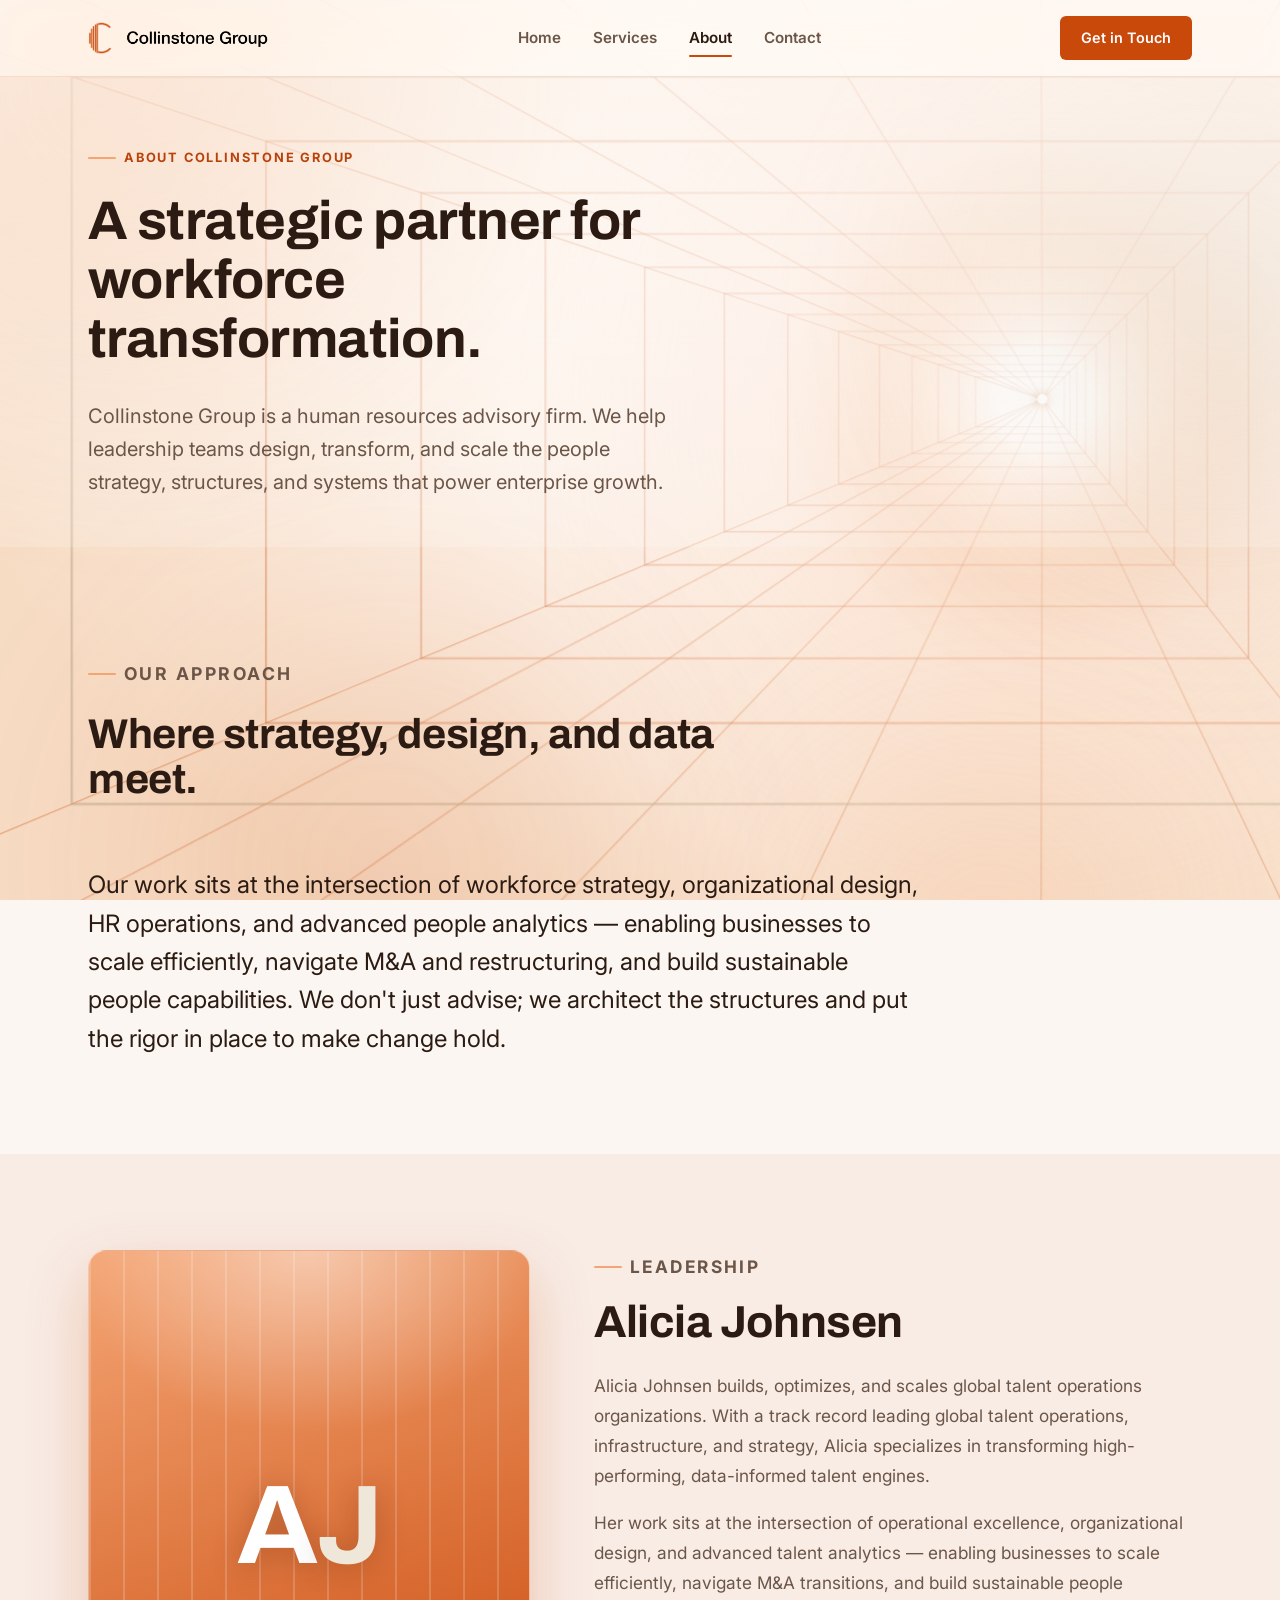
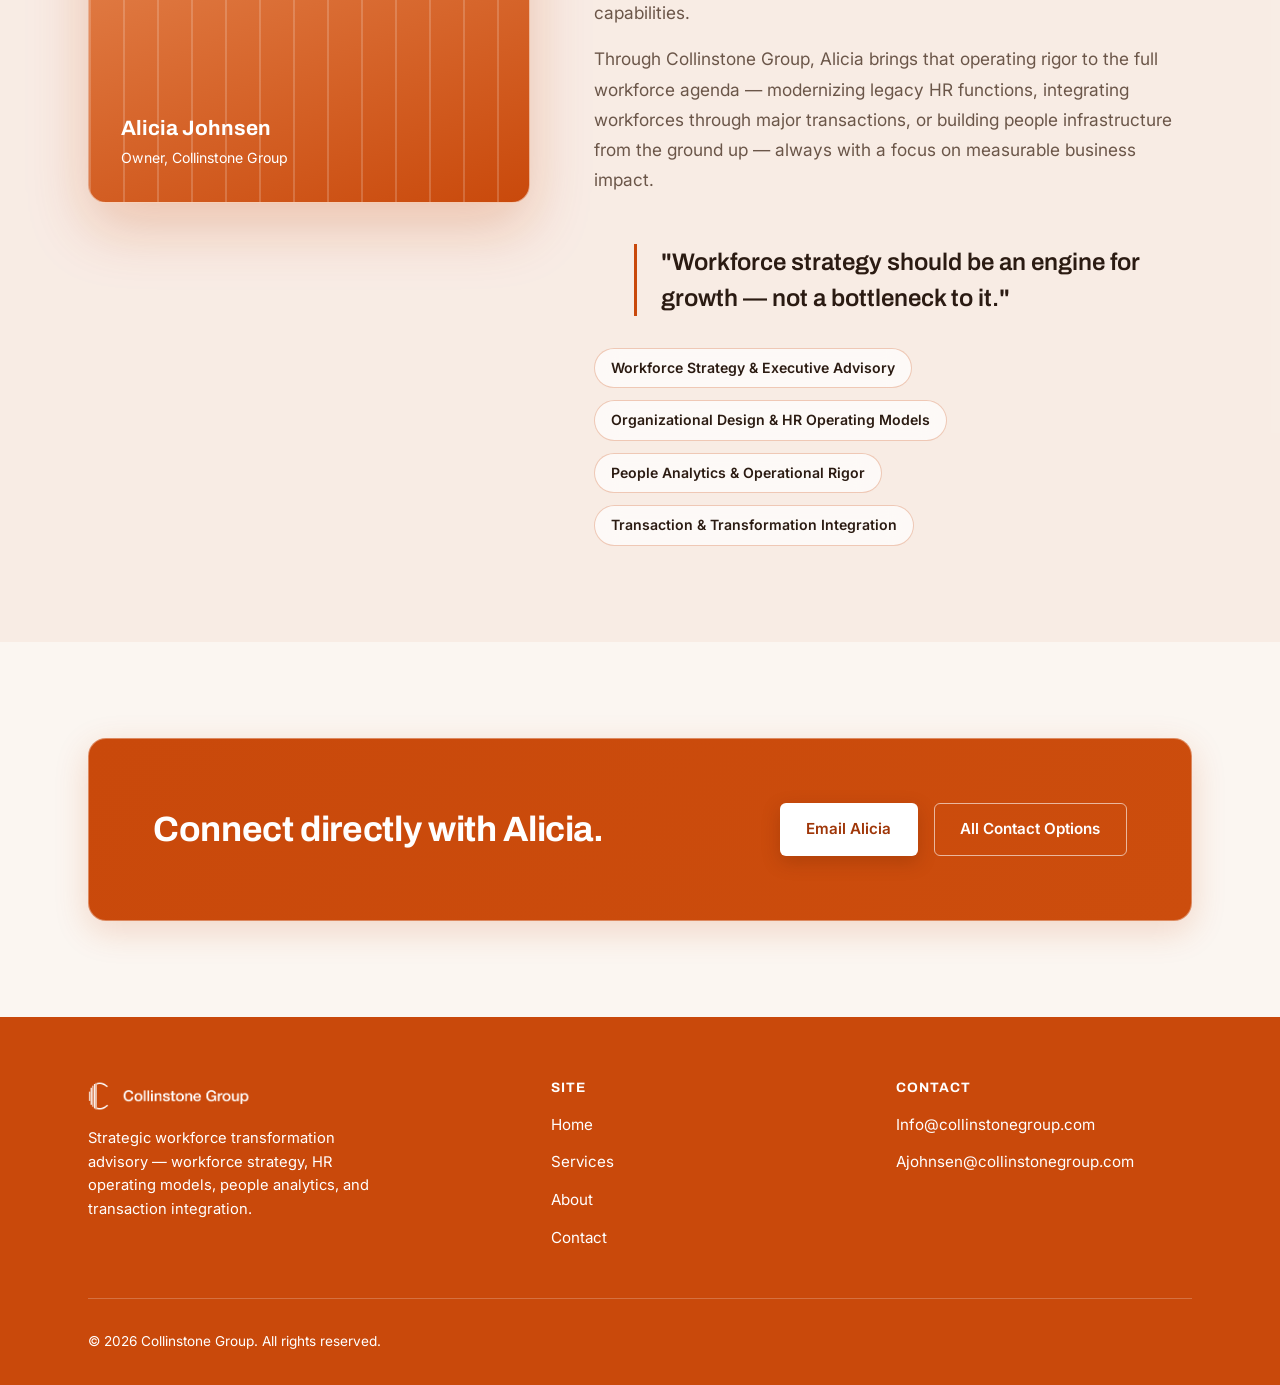
==== about.html @ cddd311b "Light orange theme and workforce transformation advisory copy Move the site to a light palette with " ====
<!DOCTYPE html>
<html lang="en">
<head>
<meta charset="UTF-8">
<meta name="viewport" content="width=device-width, initial-scale=1">
<title>About — Collinstone Group</title>
<meta name="description" content="Collinstone Group is a human resources advisory firm led by Alicia Johnsen, who builds, optimizes, and scales global talent operations organizations.">
<link rel="preconnect" href="https://fonts.googleapis.com">
<link rel="preconnect" href="https://fonts.gstatic.com" crossorigin>
<link href="https://fonts.googleapis.com/css2?family=Archivo:wght@500;600;700;800&family=Inter:wght@400;500;600;700&display=swap" rel="stylesheet">
<link rel="stylesheet" href="assets/css/styles.css">
<link rel="icon" type="image/png" href="assets/img/logo-mark.png">
</head>
<body>
<div class="bg-scene" aria-hidden="true">
  <div class="bg-corridor">
    <svg class="bg-corridor-svg" viewBox="0 0 1600 900" preserveAspectRatio="xMidYMid slice" xmlns="http://www.w3.org/2000/svg">
      <defs>
        <radialGradient id="corridorGlow" cx="50%" cy="50%" r="50%">
          <stop offset="0%" stop-color="#ffffff" stop-opacity="1"/>
          <stop offset="18%" stop-color="#ffffff" stop-opacity="0.85"/>
          <stop offset="45%" stop-color="#fde8d6" stop-opacity="0.5"/>
          <stop offset="75%" stop-color="#f5c9a3" stop-opacity="0.15"/>
          <stop offset="100%" stop-color="#f5c9a3" stop-opacity="0"/>
        </radialGradient>
        <radialGradient id="corridorHalo" cx="50%" cy="50%" r="50%">
          <stop offset="0%" stop-color="#f4a574" stop-opacity="0.4"/>
          <stop offset="55%" stop-color="#f4a574" stop-opacity="0.14"/>
          <stop offset="100%" stop-color="#f4a574" stop-opacity="0"/>
        </radialGradient>
        <radialGradient id="lightFalloff" gradientUnits="userSpaceOnUse" cx="1150" cy="380" r="1400">
          <stop offset="0%" stop-color="#3d3d3d"/>
          <stop offset="35%" stop-color="#a6a6a6"/>
          <stop offset="100%" stop-color="#ffffff"/>
        </radialGradient>
        <mask id="corridorLightMask" maskUnits="userSpaceOnUse" x="-500" y="-500" width="2600" height="1900">
          <rect x="-500" y="-500" width="2600" height="1900" fill="url(#lightFalloff)"/>
        </mask>
        <style>
          .corridor-spoke { stroke: #c9490b; stroke-width: 1.1px; opacity: 0.45; fill: none; }
          .ring-blue { stroke: #c9490b; fill: none; opacity: 0.48; }
          .ring-cream { stroke: #b3a382; fill: none; opacity: 0.7; }
          .corridor-vp-glow { animation: corridorFlicker 6.5s ease-in-out infinite; }
          .corridor-vp-dot { filter: drop-shadow(0 0 6px rgba(201, 73, 11, 0.55)); }
          @keyframes corridorFlicker {
            0%, 100% { opacity: 1; }
            45% { opacity: 0.92; }
            52% { opacity: 0.97; }
            78% { opacity: 0.89; }
          }
        </style>
      </defs>
      <circle class="corridor-vp-halo" cx="1150" cy="380" r="520" fill="url(#corridorHalo)"/>
      <circle class="corridor-vp-glow" cx="1150" cy="380" r="260" fill="url(#corridorGlow)"/>
      <g mask="url(#corridorLightMask)">
        <g>
          <line class="corridor-spoke" x1="0" y1="0" x2="1150" y2="380"/>
          <line class="corridor-spoke" x1="1600" y1="0" x2="1150" y2="380"/>
          <line class="corridor-spoke" x1="1600" y1="900" x2="1150" y2="380"/>
          <line class="corridor-spoke" x1="0" y1="900" x2="1150" y2="380"/>
          <line class="corridor-spoke" x1="240" y1="0" x2="1150" y2="380"/>
          <line class="corridor-spoke" x1="480" y1="0" x2="1150" y2="380"/>
          <line class="corridor-spoke" x1="720" y1="0" x2="1150" y2="380"/>
          <line class="corridor-spoke" x1="960" y1="0" x2="1150" y2="380"/>
          <line class="corridor-spoke" x1="1200" y1="0" x2="1150" y2="380"/>
          <line class="corridor-spoke" x1="1440" y1="0" x2="1150" y2="380"/>
          <line class="corridor-spoke" x1="240" y1="900" x2="1150" y2="380"/>
          <line class="corridor-spoke" x1="480" y1="900" x2="1150" y2="380"/>
          <line class="corridor-spoke" x1="720" y1="900" x2="1150" y2="380"/>
          <line class="corridor-spoke" x1="960" y1="900" x2="1150" y2="380"/>
          <line class="corridor-spoke" x1="1200" y1="900" x2="1150" y2="380"/>
          <line class="corridor-spoke" x1="1440" y1="900" x2="1150" y2="380"/>
        </g>
        <g>
          <polygon class="ring-cream" data-t="0.2" points="230,76 1510,76 1510,796 230,796" style="stroke-width:1.84px;"/>
          <polygon class="ring-blue" data-t="0.36" points="414,137 1438,137 1438,713 414,713" style="stroke-width:1.63px;"/>
          <polygon class="ring-blue" data-t="0.488" points="561,185 1380,185 1380,646 561,646" style="stroke-width:1.47px;"/>
          <polygon class="ring-blue" data-t="0.5904" points="679,224 1334,224 1334,593 679,593" style="stroke-width:1.33px;"/>
          <polygon class="ring-blue" data-t="0.6723" points="773,255 1297,255 1297,550 773,550" style="stroke-width:1.23px;"/>
          <polygon class="ring-blue" data-t="0.7379" points="849,280 1268,280 1268,516 849,516" style="stroke-width:1.14px;"/>
          <polygon class="ring-blue" data-t="0.7903" points="909,300 1244,300 1244,489 909,489" style="stroke-width:1.07px;"/>
          <polygon class="ring-blue" data-t="0.8322" points="957,316 1225,316 1225,467 957,467" style="stroke-width:1.02px;"/>
          <polygon class="ring-blue" data-t="0.8658" points="996,329 1210,329 1210,450 996,450" style="stroke-width:0.97px;"/>
          <polygon class="ring-blue" data-t="0.8926" points="1027,339 1198,339 1198,436 1027,436" style="stroke-width:0.94px;"/>
          <polygon class="ring-blue" data-t="0.9141" points="1051,347 1189,347 1189,425 1051,425" style="stroke-width:0.91px;"/>
          <polygon class="ring-blue" data-t="0.9313" points="1071,354 1181,354 1181,416 1071,416" style="stroke-width:0.89px;"/>
          <polygon class="ring-blue" data-t="0.945" points="1087,359 1175,359 1175,409 1087,409" style="stroke-width:0.87px;"/>
        </g>
      </g>
      <circle class="corridor-vp-dot" cx="1150" cy="380" r="5" fill="#ffffff"/>
    </svg>
  </div>
  <div class="bg-blob-track" data-depth="0.07"><div class="bg-blob bg-blob--1"></div></div>
  <div class="bg-blob-track" data-depth="0.13"><div class="bg-blob bg-blob--2"></div></div>
  <div class="bg-blob-track" data-depth="0.1"><div class="bg-blob bg-blob--3"></div></div>
  <div class="bg-blob-track" data-depth="0.16"><div class="bg-blob bg-blob--4"></div></div>
</div>
<a class="skip-link" href="#main">Skip to main content</a>

<header class="site-header">
  <nav class="nav container" aria-label="Primary">
    <a class="nav-brand" href="index.html" aria-label="Collinstone Group home">
      <img class="mark" src="assets/img/logo-mark.png" alt="" width="34" height="34">
      <img class="wordmark" src="assets/img/logo-wordmark.png" alt="Collinstone Group">
    </a>
    <ul class="nav-links" data-open="false">
      <li><a href="index.html">Home</a></li>
      <li><a href="services.html">Services</a></li>
      <li><a href="about.html" aria-current="page">About</a></li>
      <li><a href="contact.html">Contact</a></li>
    </ul>
    <div class="nav-actions">
      <a class="nav-cta" href="contact.html">Get in Touch</a>
      <button class="nav-toggle" aria-label="Toggle navigation menu" aria-expanded="false">
        <svg viewBox="0 0 24 24" fill="none" stroke="currentColor" stroke-width="1.9" stroke-linecap="round"><line x1="3" y1="6" x2="21" y2="6"/><line x1="3" y1="12" x2="21" y2="12"/><line x1="3" y1="18" x2="21" y2="18"/></svg>
      </button>
    </div>
  </nav>
</header>

<main id="main">

  <section class="hero page-hero">
    <div class="container hero-inner">
      <p class="eyebrow">About Collinstone Group</p>
      <h1>A strategic partner for workforce transformation.</h1>
      <p class="lede">Collinstone Group is a human resources advisory firm. We help leadership teams design, transform, and scale the people strategy, structures, and systems that power enterprise growth.</p>
    </div>
  </section>

  <!-- APPROACH -->
  <section>
    <div class="container">
      <div class="section-head" data-reveal>
        <p class="eyebrow">Our Approach</p>
        <h2>Where strategy, design, and data meet.</h2>
      </div>
      <p class="lede-lg" data-reveal>Our work sits at the intersection of workforce strategy, organizational design, HR operations, and advanced people analytics — enabling businesses to scale efficiently, navigate M&amp;A and restructuring, and build sustainable people capabilities. We don't just advise; we architect the structures and put the rigor in place to make change hold.</p>
    </div>
  </section>

  <!-- ALICIA BIO — dedicated section -->
  <section class="section-soft" id="alicia">
    <div class="container">
      <div class="bio-grid">
        <div class="bio-portrait" data-reveal>
          <p class="bio-monogram">A<span>J</span></p>
          <div class="bio-portrait-caption">
            <p class="name">Alicia Johnsen</p>
            <p class="role">Owner, Collinstone Group</p>
          </div>
        </div>

        <div class="bio-content" data-reveal>
          <p class="eyebrow">Leadership</p>
          <h2>Alicia Johnsen</h2>

          <p>Alicia Johnsen builds, optimizes, and scales global talent operations organizations. With a track record leading global talent operations, infrastructure, and strategy, Alicia specializes in transforming high-performing, data-informed talent engines.</p>

          <p>Her work sits at the intersection of operational excellence, organizational design, and advanced talent analytics — enabling businesses to scale efficiently, navigate M&amp;A transitions, and build sustainable people capabilities.</p>

          <p>Through Collinstone Group, Alicia brings that operating rigor to the full workforce agenda — modernizing legacy HR functions, integrating workforces through major transactions, or building people infrastructure from the ground up — always with a focus on measurable business impact.</p>

          <blockquote class="pull-quote">
            "Workforce strategy should be an engine for growth — not a bottleneck to it."
          </blockquote>

          <div class="focus-tags">
            <a class="focus-tag" href="services.html#strategy">Workforce Strategy &amp; Executive Advisory</a>
            <a class="focus-tag" href="services.html#operating-model">Organizational Design &amp; HR Operating Models</a>
            <a class="focus-tag" href="services.html#analytics">People Analytics &amp; Operational Rigor</a>
            <a class="focus-tag" href="services.html#transformation">Transaction &amp; Transformation Integration</a>
          </div>
        </div>
      </div>
    </div>
  </section>

  <!-- CTA -->
  <section>
    <div class="container">
      <div class="cta-band" data-reveal>
        <h2>Connect directly with Alicia.</h2>
        <div class="actions">
          <a class="btn btn-primary" href="mailto:Ajohnsen@collinstonegroup.com">Email Alicia</a>
          <a class="btn btn-outline" href="contact.html">All Contact Options</a>
        </div>
      </div>
    </div>
  </section>

</main>

<footer class="site-footer">
  <div class="container">
    <div class="footer-top">
      <div class="footer-brand">
        <div class="nav-brand">
          <img class="mark" src="assets/img/logo-mark.png" alt="" width="30" height="30">
          <img class="wordmark" src="assets/img/logo-wordmark.png" alt="Collinstone Group">
        </div>
        <p>Strategic workforce transformation advisory — workforce strategy, HR operating models, people analytics, and transaction integration.</p>
      </div>
      <div class="footer-col">
        <h4>Site</h4>
        <ul>
          <li><a href="index.html">Home</a></li>
          <li><a href="services.html">Services</a></li>
          <li><a href="about.html">About</a></li>
          <li><a href="contact.html">Contact</a></li>
        </ul>
      </div>
      <div class="footer-col">
        <h4>Contact</h4>
        <ul>
          <li><a href="mailto:Info@collinstonegroup.com">Info@collinstonegroup.com</a></li>
          <li><a href="mailto:Ajohnsen@collinstonegroup.com">Ajohnsen@collinstonegroup.com</a></li>
        </ul>
      </div>
    </div>
    <div class="footer-bottom">
      <p>&copy; 2026 Collinstone Group. All rights reserved.</p>
    </div>
  </div>
</footer>

<script src="assets/js/main.js"></script>
</body>
</html>
---- assets/css/styles.css ----
/* =========================================================
   Collinstone Group — Design Tokens & Base
   Light "soft club" aesthetic: a bright, glowing glass-block
   corridor built around a warm orange accent.
   ========================================================= */

:root {
  /* Brand colors (orange accent + cream, warm light tints for surfaces) */
  --color-accent: #c9490b;
  --color-accent-text: #b8420a;
  --color-accent-deep: #9f3608;
  --color-accent-light: #f4a574;
  --color-accent-tint: #fbe5d3;
  --color-cream: #d8cfbc;
  --color-ink: #2b1b12;
  --color-white: #ffffff;

  --color-border: rgba(201, 73, 11, 0.22);
  --color-border-soft: rgba(201, 73, 11, 0.14);
  --color-muted: #6b5648;

  --color-bg: #fbf6f1;
  --color-bg-soft: #f6ebe0;

  /* Typography */
  --font-display: 'Archivo', 'Helvetica Neue', Arial, sans-serif;
  --font-body: 'Inter', 'Helvetica Neue', Arial, sans-serif;

  /* Spacing scale (4/8pt rhythm) */
  --space-1: 0.25rem;
  --space-2: 0.5rem;
  --space-3: 0.75rem;
  --space-4: 1rem;
  --space-5: 1.5rem;
  --space-6: 2rem;
  --space-7: 3rem;
  --space-8: 4rem;
  --space-9: 6rem;
  --space-10: 8rem;

  --container-max: 1200px;
  --radius-sm: 6px;
  --radius-md: 10px;
  --radius-lg: 18px;

  --shadow-sm: 0 2px 16px rgba(201, 73, 11, 0.1);
  --shadow-md: 0 10px 34px rgba(201, 73, 11, 0.18);
  --shadow-lg: 0 24px 60px rgba(201, 73, 11, 0.26);

  --ease: cubic-bezier(0.4, 0, 0.2, 1);
  --duration-fast: 150ms;
  --duration-base: 250ms;
  --duration-slow: 500ms;
}

* {
  box-sizing: border-box;
}

html {
  scroll-behavior: smooth;
}

@media (prefers-reduced-motion: reduce) {
  html {
    scroll-behavior: auto;
  }
  *, *::before, *::after {
    animation-duration: 0.01ms !important;
    animation-iteration-count: 1 !important;
    transition-duration: 0.01ms !important;
    scroll-behavior: auto !important;
  }
}

body {
  margin: 0;
  font-family: var(--font-body);
  font-size: 16px;
  line-height: 1.6;
  color: var(--color-ink);
  background: var(--color-bg);
  -webkit-font-smoothing: antialiased;
}

/* =========================================================
   Ambient glowing corridor background (site-wide)
   ========================================================= */

.bg-scene {
  position: fixed;
  inset: 0;
  z-index: -2;
  overflow: hidden;
  pointer-events: none;
  background: radial-gradient(ellipse 75% 70% at 72% 42%, #ffffff 0%, #fdf3ea 40%, #f7dcc4 100%);
}

.bg-blob-track {
  position: absolute;
  inset: 0;
  will-change: transform;
}

/* Perspective corridor — the site's persistent background art.
   The vanishing point itself is redrawn on scroll (see main.js), so the
   hallway's geometry genuinely reprojects as if a camera were moving
   through it and panning up/down. This wrapper only adds a slow forward
   zoom on top of that, scaled from the vanishing point. */

.bg-corridor {
  position: absolute;
  inset: 0;
  transform-origin: 72% 42%;
  will-change: transform;
}

.bg-corridor-svg {
  width: 100%;
  height: 100%;
  display: block;
}

.bg-blob {
  position: absolute;
  border-radius: 50%;
  filter: blur(100px);
  will-change: transform;
}

.bg-blob--1 {
  width: 620px; height: 620px;
  top: -140px; left: -100px;
  background: radial-gradient(circle at 32% 32%, var(--color-accent-light) 0%, transparent 72%);
  opacity: 0.4;
  animation: bgDrift1 28s ease-in-out infinite;
}
.bg-blob--2 {
  width: 520px; height: 520px;
  top: 12%; right: -160px;
  background: radial-gradient(circle at 60% 40%, var(--color-cream) 0%, transparent 72%);
  opacity: 0.55;
  animation: bgDrift2 34s ease-in-out infinite;
}
.bg-blob--3 {
  width: 720px; height: 720px;
  top: 58%; left: 2%;
  background: radial-gradient(circle at 50% 50%, var(--color-accent) 0%, transparent 72%);
  opacity: 0.16;
  animation: bgDrift3 40s ease-in-out infinite;
}
.bg-blob--4 {
  width: 480px; height: 480px;
  top: 80%; right: 4%;
  background: radial-gradient(circle at 50% 50%, var(--color-accent-light) 0%, transparent 72%);
  opacity: 0.3;
  animation: bgDrift1 32s ease-in-out infinite reverse;
}

@keyframes bgDrift1 {
  0%, 100% { transform: translate3d(0, 0, 0) scale(1); }
  50% { transform: translate3d(50px, 70px, 0) scale(1.08); }
}
@keyframes bgDrift2 {
  0%, 100% { transform: translate3d(0, 0, 0) scale(1); }
  50% { transform: translate3d(-60px, 50px, 0) scale(0.94); }
}
@keyframes bgDrift3 {
  0%, 100% { transform: translate3d(0, 0, 0) scale(1); }
  50% { transform: translate3d(40px, -50px, 0) scale(1.06); }
}

@media (prefers-reduced-motion: reduce) {
  .bg-blob { animation: none !important; }
  .bg-blob-track, .bg-corridor { transform: none !important; }
}

@media (max-width: 640px) {
  .bg-blob { filter: blur(70px); }
}

img {
  max-width: 100%;
  display: block;
}

a {
  color: inherit;
  text-decoration: none;
}

ul {
  margin: 0;
  padding: 0;
  list-style: none;
}

h1, h2, h3, h4 {
  font-family: var(--font-display);
  font-weight: 700;
  line-height: 1.08;
  letter-spacing: -0.01em;
  margin: 0;
  color: var(--color-ink);
}

p {
  margin: 0;
}

button {
  font-family: inherit;
  cursor: pointer;
}

:focus-visible {
  outline: 3px solid var(--color-accent);
  outline-offset: 3px;
  border-radius: 4px;
}

.container {
  width: 100%;
  max-width: var(--container-max);
  margin-inline: auto;
  padding-inline: var(--space-5);
}

@media (min-width: 768px) {
  .container { padding-inline: var(--space-7); }
}

.skip-link {
  position: absolute;
  left: -9999px;
  top: 0;
  background: var(--color-accent);
  color: var(--color-white);
  padding: var(--space-3) var(--space-5);
  z-index: 200;
  border-radius: 0 0 var(--radius-sm) 0;
}

.skip-link:focus {
  left: 0;
}

/* =========================================================
   Buttons
   ========================================================= */

.btn {
  display: inline-flex;
  align-items: center;
  gap: var(--space-2);
  padding: 0.85rem 1.6rem;
  border-radius: var(--radius-sm);
  font-weight: 600;
  font-size: 0.95rem;
  border: 1.5px solid transparent;
  transition: background var(--duration-base) var(--ease), color var(--duration-base) var(--ease), border-color var(--duration-base) var(--ease), box-shadow var(--duration-base) var(--ease), transform var(--duration-fast) var(--ease);
  cursor: pointer;
  white-space: nowrap;
}

.btn svg { width: 18px; height: 18px; flex-shrink: 0; }

.btn:active { transform: translateY(1px); }

.btn-primary {
  background: var(--color-accent);
  color: var(--color-white);
  box-shadow: 0 6px 18px rgba(201, 73, 11, 0.28);
}
.btn-primary:hover {
  background: var(--color-accent-deep);
  box-shadow: 0 10px 26px rgba(201, 73, 11, 0.38);
}

.btn-outline {
  background: rgba(255, 255, 255, 0.5);
  color: var(--color-accent-deep);
  border-color: rgba(201, 73, 11, 0.45);
}
.btn-outline:hover {
  border-color: var(--color-accent);
  background: rgba(255, 255, 255, 0.85);
  box-shadow: var(--shadow-sm);
}

.btn-ghost {
  background: transparent;
  color: var(--color-accent-deep);
  border-color: rgba(201, 73, 11, 0.35);
}
.btn-ghost:hover {
  border-color: var(--color-accent);
  background: rgba(255, 255, 255, 0.7);
  box-shadow: var(--shadow-sm);
}

/* =========================================================
   Header / Navigation
   ========================================================= */

.site-header {
  position: sticky;
  top: 0;
  z-index: 100;
  background: rgba(255, 255, 255, 0.74);
  backdrop-filter: blur(18px) saturate(160%);
  -webkit-backdrop-filter: blur(18px) saturate(160%);
  border-bottom: 1px solid var(--color-border-soft);
}

.nav {
  display: flex;
  align-items: center;
  justify-content: space-between;
  padding-block: var(--space-4);
  gap: var(--space-5);
}

.nav-brand {
  display: flex;
  align-items: center;
  gap: 0.6rem;
  flex-shrink: 0;
}

.nav-brand img.mark {
  height: 34px;
  width: auto;
}
.nav-brand img.wordmark {
  height: 18px;
  width: auto;
  margin-top: 2px;
}

.nav-links {
  display: flex;
  align-items: center;
  gap: var(--space-6);
}

.nav-links a {
  font-size: 0.95rem;
  font-weight: 600;
  color: var(--color-muted);
  position: relative;
  padding-block: var(--space-2);
  transition: color var(--duration-base) var(--ease);
}

.nav-links a:hover,
.nav-links a[aria-current="page"] {
  color: var(--color-ink);
}

.nav-links a[aria-current="page"]::after {
  content: "";
  position: absolute;
  left: 0; right: 0; bottom: -2px;
  height: 2px;
  background: var(--color-accent);
  border-radius: 2px;
}

.nav-actions {
  display: flex;
  align-items: center;
  gap: var(--space-4);
}

.nav-cta {
  background: var(--color-accent);
  color: var(--color-white);
  padding: 0.65rem 1.3rem;
  border-radius: var(--radius-sm);
  font-weight: 600;
  font-size: 0.9rem;
  transition: background var(--duration-base) var(--ease), box-shadow var(--duration-base) var(--ease);
}
.nav-cta:hover {
  background: var(--color-accent-deep);
  box-shadow: 0 8px 22px rgba(201, 73, 11, 0.32);
}

.nav-toggle {
  display: none;
  background: none;
  border: none;
  padding: var(--space-2);
  width: 44px;
  height: 44px;
  align-items: center;
  justify-content: center;
  color: var(--color-ink);
}

.nav-toggle svg { width: 26px; height: 26px; }

@media (max-width: 860px) {
  .nav-links {
    position: fixed;
    z-index: 150;
    inset: 72px var(--space-5) auto var(--space-5);
    background: rgba(255, 255, 255, 0.96);
    backdrop-filter: blur(24px) saturate(160%);
    -webkit-backdrop-filter: blur(24px) saturate(160%);
    flex-direction: column;
    align-items: flex-start;
    gap: 0;
    border: 1px solid var(--color-border);
    border-radius: var(--radius-md);
    box-shadow: var(--shadow-lg);
    padding: var(--space-3);
    transform: translateY(-12px);
    opacity: 0;
    pointer-events: none;
    transition: transform var(--duration-base) var(--ease), opacity var(--duration-base) var(--ease);
  }
  .nav-links[data-open="true"] {
    transform: translateY(0);
    opacity: 1;
    pointer-events: auto;
  }
  .nav-links a {
    width: 100%;
    padding: var(--space-4) var(--space-3);
    border-radius: var(--radius-sm);
  }
  .nav-links a:hover { background: rgba(201, 73, 11, 0.08); }
  .nav-links a[aria-current="page"]::after { display: none; }
  .nav-cta { display: none; }
  .nav-toggle { display: inline-flex; }
}

/* =========================================================
   Hero
   ========================================================= */

.hero {
  position: relative;
  background: linear-gradient(180deg, rgba(255, 255, 255, 0.5) 0%, rgba(255, 255, 255, 0.18) 100%);
  color: var(--color-ink);
  overflow: hidden;
  padding-block: var(--space-9) var(--space-8);
}

.hero-inner {
  position: relative;
  z-index: 1;
}

.eyebrow {
  display: inline-flex;
  align-items: center;
  gap: 0.5rem;
  font-family: var(--font-body);
  font-weight: 700;
  font-size: 0.8rem;
  letter-spacing: 0.14em;
  text-transform: uppercase;
  color: var(--color-accent-text);
  margin-bottom: var(--space-5);
}

.eyebrow::before {
  content: "";
  width: 28px;
  height: 2px;
  background: var(--color-accent-light);
  border-radius: 2px;
}

.hero h1 {
  font-size: clamp(2.6rem, 6vw, 5rem);
  color: var(--color-ink);
  max-width: 16ch;
}

.hero .lede {
  margin-top: var(--space-6);
  font-size: clamp(1.05rem, 1.6vw, 1.25rem);
  color: var(--color-muted);
  max-width: 46ch;
  line-height: 1.65;
}

.hero-actions {
  display: flex;
  flex-wrap: wrap;
  gap: var(--space-4);
  margin-top: var(--space-7);
}

.page-hero {
  padding-block: var(--space-8) var(--space-7);
}

.page-hero h1 {
  font-size: clamp(2.2rem, 4.5vw, 3.4rem);
  max-width: 20ch;
}

/* =========================================================
   Sections
   ========================================================= */

section { padding-block: var(--space-9); }

.section-soft {
  background: rgba(201, 73, 11, 0.05);
}

.section-head {
  max-width: 44rem;
  margin-bottom: var(--space-8);
}

.section-head h2 {
  font-size: clamp(1.9rem, 3.4vw, 2.6rem);
}

.section-head p {
  margin-top: var(--space-4);
  font-size: 1.1rem;
  color: var(--color-muted);
  line-height: 1.65;
}

.lede-lg {
  font-size: clamp(1.15rem, 2vw, 1.5rem);
  line-height: 1.6;
  color: var(--color-ink);
  max-width: 52rem;
}

/* =========================================================
   Grids & Cards
   ========================================================= */

.grid {
  display: grid;
  gap: var(--space-6);
}

.grid-2 { grid-template-columns: repeat(2, 1fr); }
.grid-3 { grid-template-columns: repeat(3, 1fr); }
.grid-4 { grid-template-columns: repeat(4, 1fr); }

@media (max-width: 980px) {
  .grid-3, .grid-4 { grid-template-columns: repeat(2, 1fr); }
}
@media (max-width: 640px) {
  .grid-2, .grid-3, .grid-4 { grid-template-columns: 1fr; }
}

.card {
  position: relative;
  background: linear-gradient(160deg, rgba(255, 255, 255, 0.85) 0%, rgba(255, 255, 255, 0.55) 70%);
  backdrop-filter: blur(20px) saturate(160%);
  -webkit-backdrop-filter: blur(20px) saturate(160%);
  border: 1px solid var(--color-border);
  border-radius: var(--radius-lg);
  padding: var(--space-6);
  overflow: hidden;
  box-shadow: var(--shadow-sm);
  transition: transform var(--duration-base) var(--ease), box-shadow var(--duration-base) var(--ease), border-color var(--duration-base) var(--ease), background var(--duration-base) var(--ease);
}

.card::before {
  content: "";
  position: absolute;
  inset: 0;
  background: radial-gradient(ellipse 140% 60% at 0% 0%, rgba(255, 255, 255, 0.9) 0%, transparent 55%);
  pointer-events: none;
}

.card:hover {
  transform: translateY(-4px);
  box-shadow: var(--shadow-md);
  border-color: var(--color-accent);
  background: linear-gradient(160deg, rgba(255, 255, 255, 0.95) 0%, rgba(255, 255, 255, 0.7) 70%);
}

.card .icon-tile {
  width: 52px;
  height: 52px;
  border-radius: var(--radius-md);
  background: rgba(201, 73, 11, 0.1);
  border: 1px solid rgba(201, 73, 11, 0.2);
  color: var(--color-accent);
  display: flex;
  align-items: center;
  justify-content: center;
  margin-bottom: var(--space-5);
  position: relative;
  z-index: 1;
}

.card .icon-tile svg { width: 26px; height: 26px; }

.card h3 {
  position: relative;
  z-index: 1;
  font-size: 1.25rem;
  margin-bottom: var(--space-3);
}

.card p {
  position: relative;
  z-index: 1;
  color: var(--color-muted);
  font-size: 0.98rem;
  line-height: 1.6;
}

.card-link {
  position: relative;
  z-index: 1;
  display: inline-flex;
  align-items: center;
  gap: 0.4rem;
  margin-top: var(--space-5);
  font-weight: 600;
  font-size: 0.92rem;
  color: var(--color-accent-text);
}
.card-link svg { width: 16px; height: 16px; transition: transform var(--duration-base) var(--ease); }
.card:hover .card-link svg { transform: translateX(3px); }

/* =========================================================
   Expertise detail blocks (services page)
   ========================================================= */

.expertise-block {
  position: relative;
  display: grid;
  grid-template-columns: 0.9fr 1.5fr;
  gap: var(--space-8);
  padding: var(--space-8);
  margin-bottom: var(--space-6);
  background: linear-gradient(160deg, rgba(255, 255, 255, 0.82) 0%, rgba(255, 255, 255, 0.5) 70%);
  backdrop-filter: blur(20px) saturate(160%);
  -webkit-backdrop-filter: blur(20px) saturate(160%);
  border: 1px solid var(--color-border);
  border-radius: var(--radius-lg);
  box-shadow: var(--shadow-sm);
  scroll-margin-top: 96px;
  transition: border-color var(--duration-base) var(--ease), box-shadow var(--duration-base) var(--ease);
}

.expertise-block:hover {
  border-color: rgba(201, 73, 11, 0.4);
  box-shadow: var(--shadow-md);
}

.expertise-block:last-of-type { margin-bottom: 0; }

@media (max-width: 860px) {
  .expertise-block { grid-template-columns: 1fr; gap: var(--space-5); padding: var(--space-6); }
}

.expertise-index {
  font-family: var(--font-display);
  font-size: 0.95rem;
  font-weight: 700;
  color: var(--color-accent-text);
  letter-spacing: 0.05em;
}

.expertise-heading {
  display: flex;
  align-items: flex-start;
  gap: var(--space-5);
}

.expertise-heading .icon-tile {
  width: 60px;
  height: 60px;
  border-radius: var(--radius-md);
  background: rgba(201, 73, 11, 0.1);
  border: 1px solid rgba(201, 73, 11, 0.2);
  color: var(--color-accent);
  display: flex;
  align-items: center;
  justify-content: center;
  flex-shrink: 0;
}
.expertise-heading .icon-tile svg { width: 30px; height: 30px; }

.expertise-block h3 {
  font-size: clamp(1.4rem, 2.4vw, 1.9rem);
  margin-bottom: var(--space-4);
}

.expertise-block > p {
  color: var(--color-muted);
  font-size: 1.05rem;
  line-height: 1.7;
  margin-bottom: var(--space-5);
}

.capability-list {
  display: grid;
  grid-template-columns: repeat(2, 1fr);
  gap: var(--space-3) var(--space-5);
}

@media (max-width: 560px) {
  .capability-list { grid-template-columns: 1fr; }
}

.capability-list li {
  display: flex;
  align-items: flex-start;
  gap: 0.6rem;
  font-size: 0.95rem;
  color: var(--color-ink);
}

.capability-list svg {
  width: 18px;
  height: 18px;
  flex-shrink: 0;
  color: var(--color-accent);
  margin-top: 3px;
}

/* =========================================================
   Alicia bio section
   ========================================================= */

.bio-grid {
  display: grid;
  grid-template-columns: 0.85fr 1.15fr;
  gap: var(--space-8);
  align-items: start;
}

@media (max-width: 900px) {
  .bio-grid { grid-template-columns: 1fr; }
}

.bio-portrait {
  position: relative;
  aspect-ratio: 4 / 5;
  border-radius: var(--radius-lg);
  background: linear-gradient(160deg, #f4a574 0%, var(--color-accent) 100%);
  border: 1px solid rgba(255, 255, 255, 0.5);
  display: flex;
  align-items: center;
  justify-content: center;
  overflow: hidden;
  box-shadow: var(--shadow-lg);
}

.bio-portrait::before {
  content: "";
  position: absolute;
  inset: 0;
  background-image: repeating-linear-gradient(90deg, rgba(255, 255, 255, 0.18) 0 2px, transparent 2px 34px);
}

.bio-portrait::after {
  content: "";
  position: absolute;
  inset: 0;
  background: radial-gradient(ellipse 90% 55% at 50% 0%, rgba(255, 255, 255, 0.45) 0%, transparent 60%);
}

.bio-monogram {
  position: relative;
  z-index: 1;
  font-family: var(--font-display);
  font-weight: 700;
  font-size: clamp(4.5rem, 12vw, 7rem);
  color: var(--color-white);
  letter-spacing: -0.02em;
  text-shadow: 0 4px 30px rgba(90, 30, 5, 0.3);
}

.bio-monogram span { color: #efe8da; }

.bio-portrait-caption {
  position: absolute;
  left: var(--space-6);
  right: var(--space-6);
  bottom: var(--space-6);
  z-index: 1;
  color: var(--color-white);
}

.bio-portrait-caption .name {
  font-family: var(--font-display);
  font-weight: 700;
  font-size: 1.3rem;
}

.bio-portrait-caption .role {
  font-size: 0.88rem;
  color: #ffffff;
  margin-top: 2px;
}

.bio-content h2 {
  font-size: clamp(2rem, 4vw, 2.8rem);
  margin-bottom: var(--space-5);
}

.bio-content p {
  color: var(--color-muted);
  font-size: 1.08rem;
  line-height: 1.75;
  margin-bottom: var(--space-4);
}

.bio-content p:last-of-type { margin-bottom: 0; }

.focus-tags {
  display: flex;
  flex-wrap: wrap;
  gap: var(--space-3);
  margin-top: var(--space-6);
}

.focus-tag {
  display: inline-flex;
  align-items: center;
  gap: 0.4rem;
  padding: 0.5rem 1rem;
  border-radius: 999px;
  background: rgba(255, 255, 255, 0.7);
  backdrop-filter: blur(12px);
  -webkit-backdrop-filter: blur(12px);
  border: 1px solid rgba(201, 73, 11, 0.28);
  font-size: 0.88rem;
  font-weight: 600;
  color: var(--color-ink);
  transition: background var(--duration-base) var(--ease), border-color var(--duration-base) var(--ease), color var(--duration-base) var(--ease);
}

.focus-tag:hover {
  background: var(--color-accent);
  border-color: var(--color-accent);
  color: var(--color-white);
}

.pull-quote {
  margin-top: var(--space-7);
  padding-left: var(--space-5);
  border-left: 3px solid var(--color-accent);
  font-family: var(--font-display);
  font-size: clamp(1.2rem, 2.2vw, 1.5rem);
  font-weight: 600;
  color: var(--color-ink);
  line-height: 1.5;
}

/* =========================================================
   CTA band
   ========================================================= */

.cta-band {
  position: relative;
  background: linear-gradient(135deg, var(--color-accent) 0%, #cc4d0d 100%);
  border: 1px solid rgba(255, 255, 255, 0.35);
  color: var(--color-white);
  border-radius: var(--radius-lg);
  padding: var(--space-8);
  display: flex;
  align-items: center;
  justify-content: space-between;
  gap: var(--space-6);
  flex-wrap: wrap;
  overflow: hidden;
  box-shadow: var(--shadow-md);
}

.cta-band h2 {
  color: var(--color-white);
  font-size: clamp(1.6rem, 3vw, 2.2rem);
  max-width: 26ch;
}

.cta-band .actions {
  display: flex;
  gap: var(--space-4);
  flex-wrap: wrap;
}

.cta-band .btn-primary {
  background: var(--color-white);
  color: var(--color-accent-deep);
  box-shadow: 0 6px 18px rgba(90, 30, 5, 0.25);
}
.cta-band .btn-primary:hover {
  background: var(--color-cream);
  color: var(--color-accent-deep);
}

.cta-band .btn-outline {
  background: transparent;
  color: var(--color-white);
  border-color: rgba(255, 255, 255, 0.6);
}
.cta-band .btn-outline:hover {
  background: rgba(255, 255, 255, 0.16);
  border-color: var(--color-white);
  box-shadow: none;
}

/* =========================================================
   Contact page
   ========================================================= */

.contact-grid {
  display: grid;
  grid-template-columns: repeat(2, 1fr);
  gap: var(--space-6);
}

@media (max-width: 720px) {
  .contact-grid { grid-template-columns: 1fr; }
}

.contact-card {
  position: relative;
  background: linear-gradient(160deg, rgba(255, 255, 255, 0.85) 0%, rgba(255, 255, 255, 0.55) 70%);
  backdrop-filter: blur(20px) saturate(160%);
  -webkit-backdrop-filter: blur(20px) saturate(160%);
  border: 1px solid var(--color-border);
  border-radius: var(--radius-lg);
  padding: var(--space-7);
  overflow: hidden;
  box-shadow: var(--shadow-sm);
  transition: transform var(--duration-base) var(--ease), box-shadow var(--duration-base) var(--ease), border-color var(--duration-base) var(--ease), background var(--duration-base) var(--ease);
}

.contact-card:hover {
  transform: translateY(-4px);
  box-shadow: var(--shadow-md);
  border-color: var(--color-accent);
  background: linear-gradient(160deg, rgba(255, 255, 255, 0.95) 0%, rgba(255, 255, 255, 0.7) 70%);
}

.contact-card .icon-tile {
  width: 56px;
  height: 56px;
  border-radius: var(--radius-md);
  background: rgba(201, 73, 11, 0.1);
  border: 1px solid rgba(201, 73, 11, 0.2);
  color: var(--color-accent);
  display: flex;
  align-items: center;
  justify-content: center;
  margin-bottom: var(--space-5);
}
.contact-card .icon-tile svg { width: 28px; height: 28px; }

.contact-card h3 { font-size: 1.3rem; margin-bottom: var(--space-2); }
.contact-card p.role { color: var(--color-muted); font-size: 0.95rem; margin-bottom: var(--space-5); }

.contact-card .email-link {
  display: inline-flex;
  align-items: center;
  gap: 0.5rem;
  font-weight: 700;
  font-size: 1.05rem;
  color: var(--color-ink);
  padding-bottom: 2px;
  border-bottom: 2px solid var(--color-accent-light);
  transition: border-color var(--duration-base) var(--ease), color var(--duration-base) var(--ease);
  word-break: break-word;
}
.contact-card .email-link:hover {
  color: var(--color-accent);
  border-color: var(--color-accent);
}
.contact-card .email-link svg { width: 18px; height: 18px; flex-shrink: 0; }

/* =========================================================
   Footer
   ========================================================= */

.site-footer {
  position: relative;
  background: var(--color-accent);
  color: #ffffff;
  padding-block: var(--space-8) var(--space-6);
}

.footer-top {
  display: grid;
  grid-template-columns: 1.4fr 1fr 1fr;
  gap: var(--space-7);
  padding-bottom: var(--space-7);
  border-bottom: 1px solid rgba(255, 255, 255, 0.22);
}

@media (max-width: 720px) {
  .footer-top { grid-template-columns: 1fr; gap: var(--space-6); }
}

.footer-brand .nav-brand img.mark { height: 30px; filter: brightness(0) invert(1); }
.footer-brand .nav-brand img.wordmark { height: 16px; filter: brightness(0) invert(1); }

.footer-brand p {
  margin-top: var(--space-4);
  font-size: 0.92rem;
  line-height: 1.6;
  max-width: 32ch;
  color: #ffffff;
}

.footer-col h4 {
  color: var(--color-white);
  font-size: 0.85rem;
  letter-spacing: 0.08em;
  text-transform: uppercase;
  margin-bottom: var(--space-4);
}

.footer-col ul { display: flex; flex-direction: column; gap: var(--space-3); }

.footer-col a {
  font-size: 0.95rem;
  transition: color var(--duration-base) var(--ease);
}
.footer-col a:hover { color: var(--color-white); text-decoration: underline; }

.footer-bottom {
  display: flex;
  align-items: center;
  justify-content: space-between;
  flex-wrap: wrap;
  gap: var(--space-3);
  padding-top: var(--space-6);
  font-size: 0.85rem;
}

/* =========================================================
   Reveal-on-scroll (subtle, reduced-motion safe)
   ========================================================= */

[data-reveal] {
  opacity: 0;
  transform: translateY(16px);
  transition: opacity var(--duration-slow) var(--ease), transform var(--duration-slow) var(--ease);
}

[data-reveal].is-visible {
  opacity: 1;
  transform: none;
}

@media (prefers-reduced-motion: reduce) {
  [data-reveal] { opacity: 1; transform: none; }
}
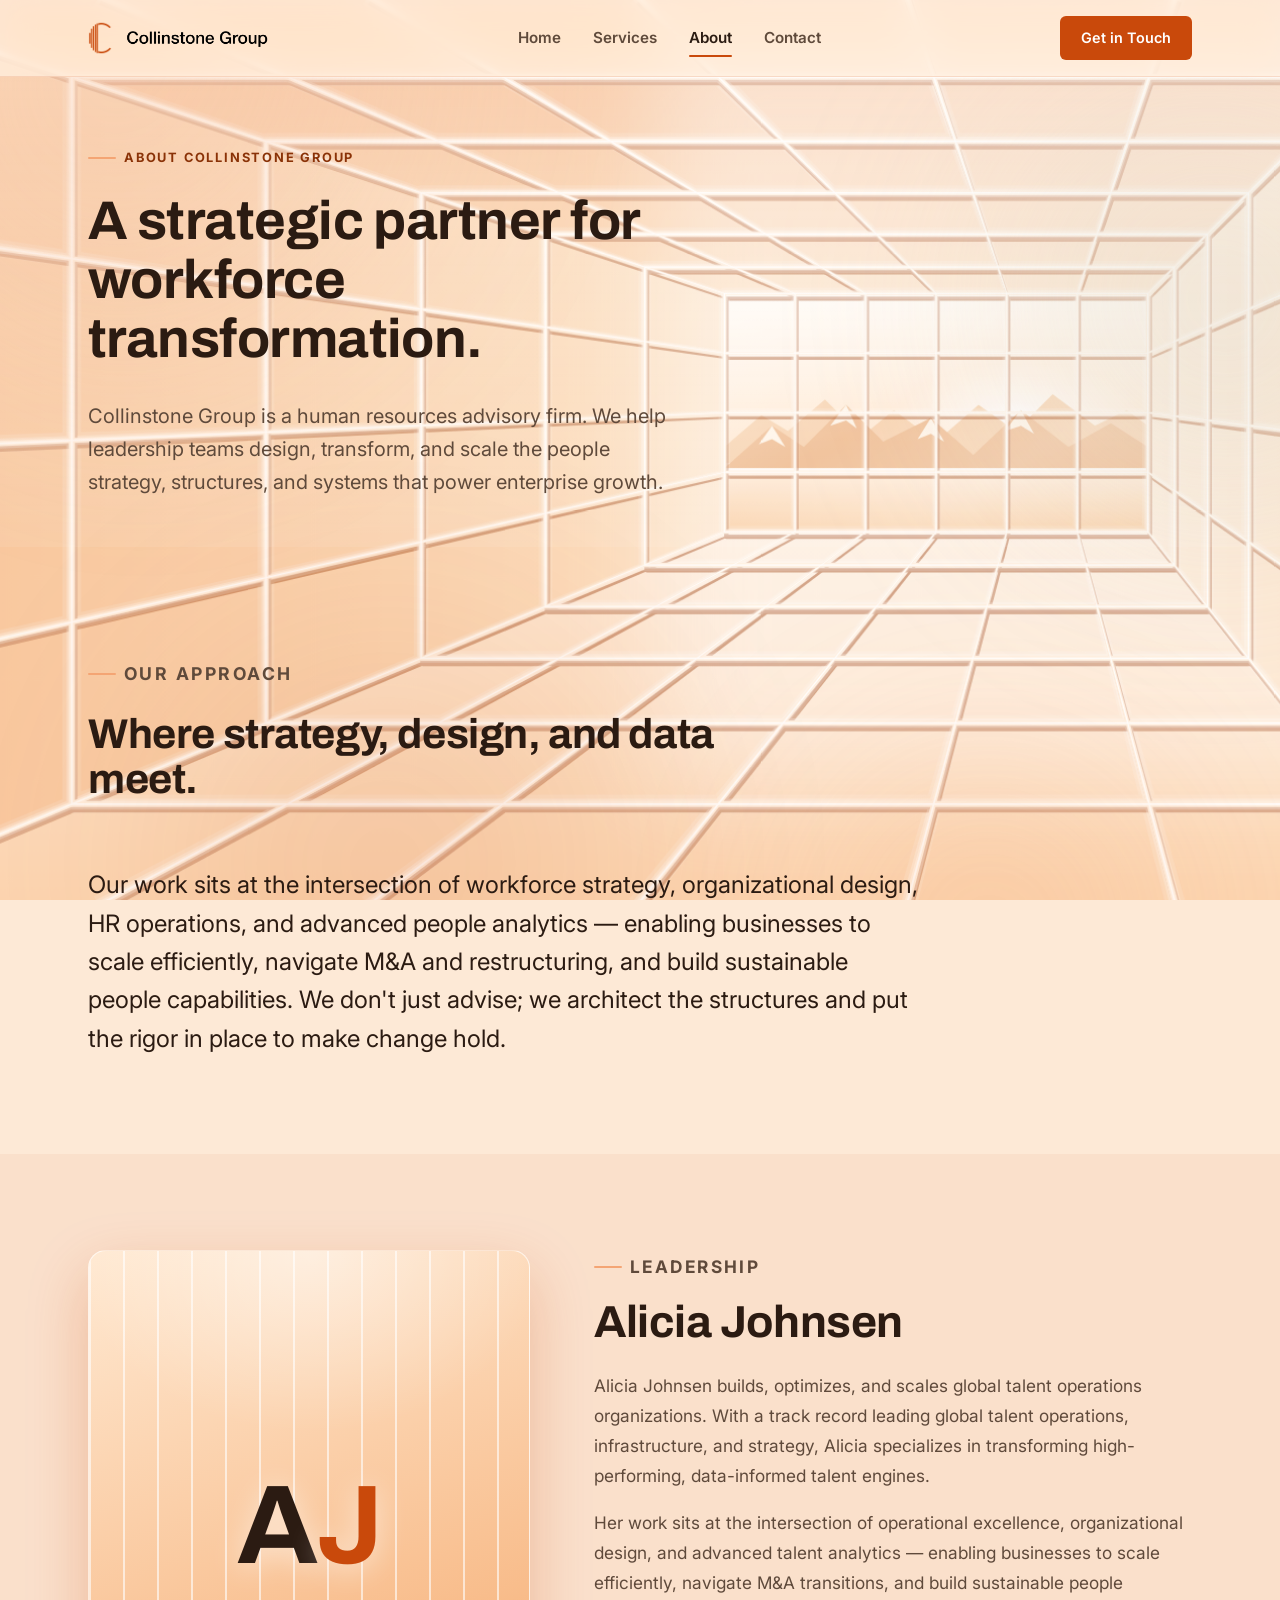
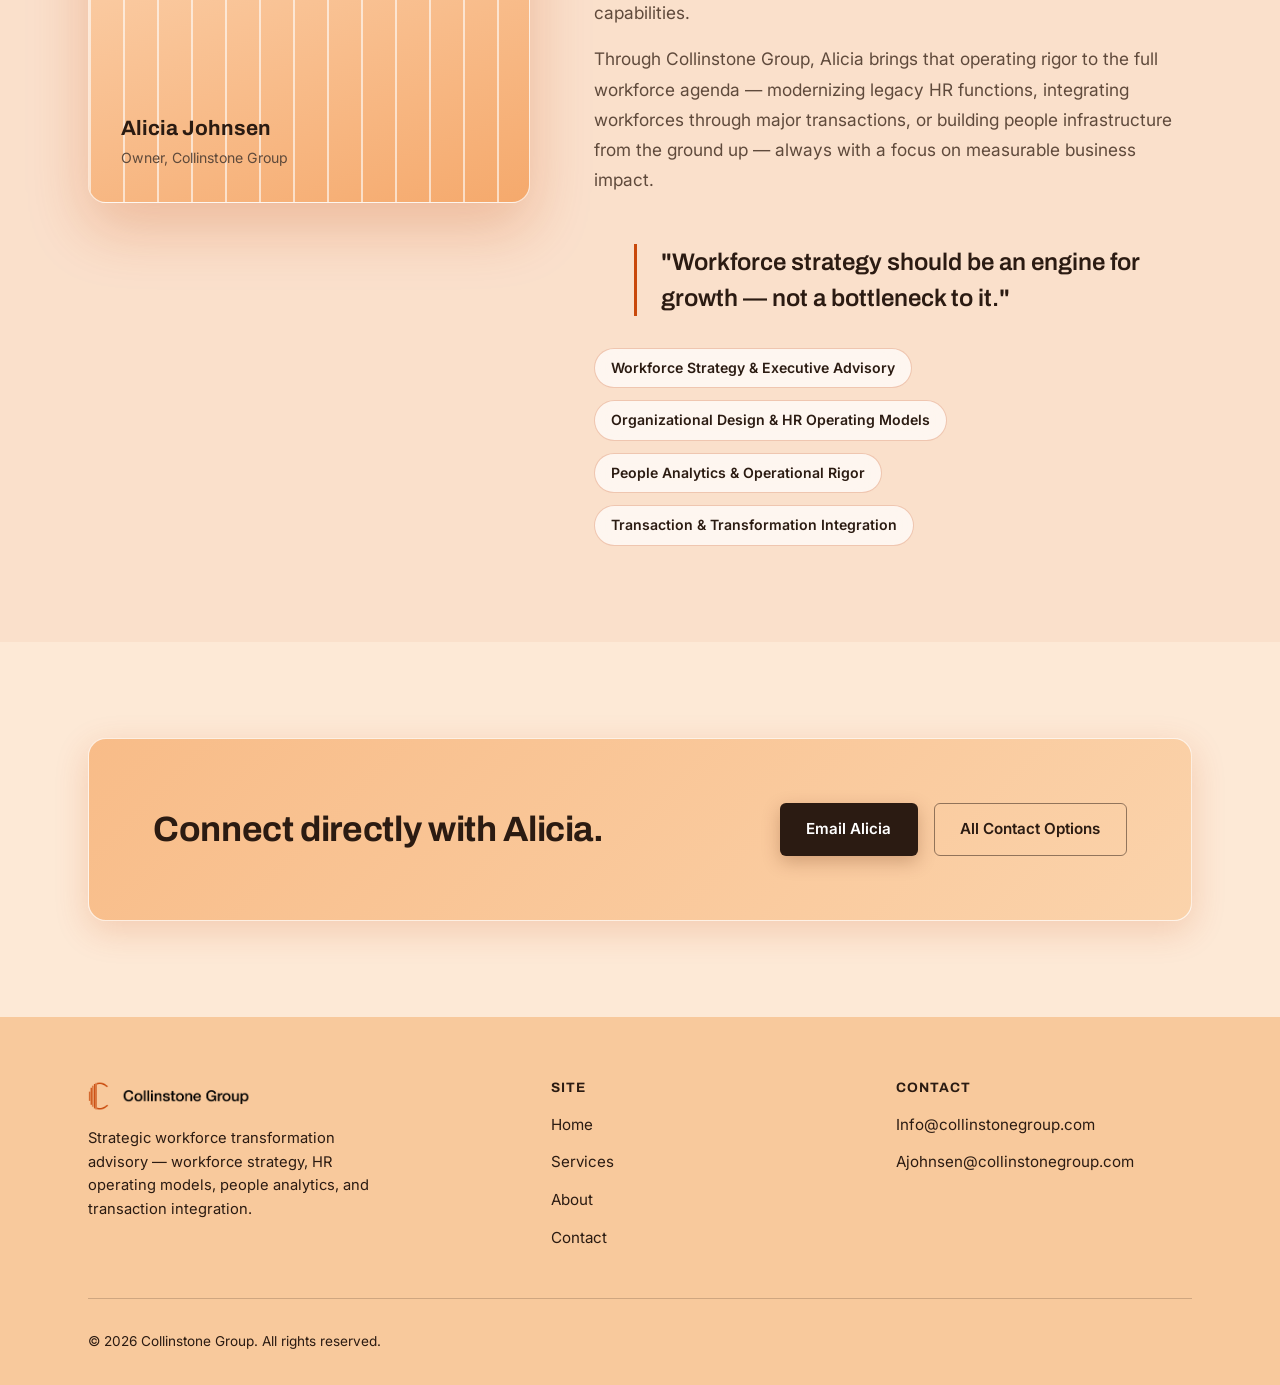
==== commit 7c35ee49: "3D glass-hall corridor background with neon-tube strips and end window Pale orange palette with whit" ====
--- a/about.html
+++ b/about.html
@@ -16,78 +16,270 @@
   <div class="bg-corridor">
     <svg class="bg-corridor-svg" viewBox="0 0 1600 900" preserveAspectRatio="xMidYMid slice" xmlns="http://www.w3.org/2000/svg">
       <defs>
-        <radialGradient id="corridorGlow" cx="50%" cy="50%" r="50%">
-          <stop offset="0%" stop-color="#ffffff" stop-opacity="1"/>
-          <stop offset="18%" stop-color="#ffffff" stop-opacity="0.85"/>
-          <stop offset="45%" stop-color="#fde8d6" stop-opacity="0.5"/>
-          <stop offset="75%" stop-color="#f5c9a3" stop-opacity="0.15"/>
-          <stop offset="100%" stop-color="#f5c9a3" stop-opacity="0"/>
-        </radialGradient>
-        <radialGradient id="corridorHalo" cx="50%" cy="50%" r="50%">
-          <stop offset="0%" stop-color="#f4a574" stop-opacity="0.4"/>
-          <stop offset="55%" stop-color="#f4a574" stop-opacity="0.14"/>
-          <stop offset="100%" stop-color="#f4a574" stop-opacity="0"/>
-        </radialGradient>
+        <filter id="lightBlurWide" x="-70%" y="-70%" width="240%" height="240%">
+          <feGaussianBlur stdDeviation="48"/>
+        </filter>
+        <linearGradient id="planeCeiling" x1="0" y1="0" x2="0" y2="1">
+          <stop offset="0%" stop-color="#f6b688"/>
+          <stop offset="100%" stop-color="#fcd6b0"/>
+        </linearGradient>
+        <linearGradient id="planeFloor" x1="0" y1="1" x2="0" y2="0">
+          <stop offset="0%" stop-color="#fcd5b0"/>
+          <stop offset="100%" stop-color="#fee9d5"/>
+        </linearGradient>
+        <linearGradient id="planeLeft" x1="0" y1="0" x2="1" y2="0">
+          <stop offset="0%" stop-color="#f8c397"/>
+          <stop offset="100%" stop-color="#fde0c1"/>
+        </linearGradient>
+        <linearGradient id="planeRight" x1="1" y1="0" x2="0" y2="0">
+          <stop offset="0%" stop-color="#fbcfa5"/>
+          <stop offset="100%" stop-color="#fee6cc"/>
+        </linearGradient>
+        <linearGradient id="winSheen" x1="0" y1="0" x2="1" y2="1">
+          <stop offset="0%" stop-color="#ffffff" stop-opacity="0.38"/>
+          <stop offset="45%" stop-color="#ffffff" stop-opacity="0"/>
+          <stop offset="70%" stop-color="#ffffff" stop-opacity="0.16"/>
+          <stop offset="100%" stop-color="#ffffff" stop-opacity="0"/>
+        </linearGradient>
         <radialGradient id="lightFalloff" gradientUnits="userSpaceOnUse" cx="1150" cy="380" r="1400">
-          <stop offset="0%" stop-color="#3d3d3d"/>
-          <stop offset="35%" stop-color="#a6a6a6"/>
-          <stop offset="100%" stop-color="#ffffff"/>
+          <stop offset="0%" stop-color="#ffffff"/>
+          <stop offset="100%" stop-color="#cfcfcf"/>
         </radialGradient>
         <mask id="corridorLightMask" maskUnits="userSpaceOnUse" x="-500" y="-500" width="2600" height="1900">
           <rect x="-500" y="-500" width="2600" height="1900" fill="url(#lightFalloff)"/>
         </mask>
         <style>
-          .corridor-spoke { stroke: #c9490b; stroke-width: 1.1px; opacity: 0.45; fill: none; }
-          .ring-blue { stroke: #c9490b; fill: none; opacity: 0.48; }
-          .ring-cream { stroke: #b3a382; fill: none; opacity: 0.7; }
-          .corridor-vp-glow { animation: corridorFlicker 6.5s ease-in-out infinite; }
-          .corridor-vp-dot { filter: drop-shadow(0 0 6px rgba(201, 73, 11, 0.55)); }
-          @keyframes corridorFlicker {
-            0%, 100% { opacity: 1; }
-            45% { opacity: 0.92; }
-            52% { opacity: 0.97; }
-            78% { opacity: 0.89; }
-          }
+          .tube-spoke { stroke: none; }
+          .tube-ring { fill: none; stroke-linejoin: round; }
+          .tube-mullion { fill: none; }
+          .tube-shadow { opacity: 0.42; }
+          .tube-shadow .tube-spoke { fill: #9a3a08; }
+          .tube-shadow .tube-ring, .tube-shadow .tube-mullion { stroke: #9a3a08; }
+          .tube-bloom2 { opacity: 0.16; }
+          .tube-bloom1 { opacity: 0.28; }
+          .tube-bloom2 .tube-spoke, .tube-bloom1 .tube-spoke { fill: #ffffff; }
+          .tube-bloom2 .tube-ring, .tube-bloom1 .tube-ring, .tube-bloom2 .tube-mullion, .tube-bloom1 .tube-mullion { stroke: #ffffff; }
+          .tube-body .tube-spoke { fill: #fff1e2; }
+          .tube-body .tube-ring, .tube-body .tube-mullion { stroke: #fff1e2; }
+          .tube-core .tube-spoke { fill: #ffffff; }
+          .tube-core .tube-ring, .tube-core .tube-mullion { stroke: #ffffff; }
         </style>
       </defs>
-      <circle class="corridor-vp-halo" cx="1150" cy="380" r="520" fill="url(#corridorHalo)"/>
-      <circle class="corridor-vp-glow" cx="1150" cy="380" r="260" fill="url(#corridorGlow)"/>
+      <polygon class="corridor-plane" data-plane="ceiling" fill="url(#planeCeiling)" points="0.0,0.0 1600.0,0.0 1267.9,280.4 848.6,280.4"/>
+      <polygon class="corridor-plane" data-plane="right" fill="url(#planeRight)" points="1600.0,0.0 1600.0,900.0 1267.9,516.3 1267.9,280.4"/>
+      <polygon class="corridor-plane" data-plane="floor" fill="url(#planeFloor)" points="1600.0,900.0 0.0,900.0 848.6,516.3 1267.9,516.3"/>
+      <polygon class="corridor-plane" data-plane="left" fill="url(#planeLeft)" points="0.0,900.0 0.0,0.0 848.6,280.4 848.6,516.3"/>
+      <rect class="corridor-vp-halo" x="770" y="0" width="760" height="760" fill="#ffffff" opacity="0.4" filter="url(#lightBlurWide)"/>
+      <svg class="corridor-window" x="848.6" y="280.4" width="419.4" height="235.9" viewBox="0 0 160 90" preserveAspectRatio="none">
+        <defs>
+          <linearGradient id="winSky" x1="0" y1="0" x2="0" y2="1">
+            <stop offset="0%" stop-color="#fffaf3"/>
+            <stop offset="60%" stop-color="#ffe9d2"/>
+            <stop offset="100%" stop-color="#ffdcbc"/>
+          </linearGradient>
+          <linearGradient id="winGround" x1="0" y1="0" x2="0" y2="1">
+            <stop offset="0%" stop-color="#ffeedd"/>
+            <stop offset="100%" stop-color="#fbd3ac"/>
+          </linearGradient>
+          <radialGradient id="winSun" cx="50%" cy="50%" r="50%">
+            <stop offset="0%" stop-color="#ffffff" stop-opacity="0.9"/>
+            <stop offset="100%" stop-color="#ffffff" stop-opacity="0"/>
+          </radialGradient>
+        </defs>
+        <rect width="160" height="90" fill="url(#winSky)"/>
+        <ellipse cx="112" cy="46" rx="46" ry="20" fill="url(#winSun)"/>
+        <polygon fill="#f8d2ae" points="0,58 14,46 24,52 38,40 52,54 64,44 80,56 96,42 110,52 124,38 140,50 152,44 160,50 160,64 0,64"/>
+        <polygon fill="#f0bd92" points="0,66 18,50 30,58 46,42 60,56 78,47 94,61 112,44 130,58 146,49 160,58 160,68 0,68"/>
+        <polygon fill="#fff4e6" points="46,42 40,50 46,48 50,51"/>
+        <polygon fill="#fff4e6" points="112,44 106,52 112,50 117,53"/>
+        <polygon fill="#fff4e6" points="18,50 13,57 18,55 23,58"/>
+        <polygon fill="#fff4e6" points="78,47 73,55 78,53 83,56"/>
+        <rect y="66" width="160" height="24" fill="url(#winGround)"/>
+        <rect y="66" width="160" height="0.8" fill="#ffffff" opacity="0.7"/>
+      </svg>
+      <rect class="corridor-window-sheen" x="848.6" y="280.4" width="419.4" height="235.9" fill="url(#winSheen)"/>
       <g mask="url(#corridorLightMask)">
-        <g>
-          <line class="corridor-spoke" x1="0" y1="0" x2="1150" y2="380"/>
-          <line class="corridor-spoke" x1="1600" y1="0" x2="1150" y2="380"/>
-          <line class="corridor-spoke" x1="1600" y1="900" x2="1150" y2="380"/>
-          <line class="corridor-spoke" x1="0" y1="900" x2="1150" y2="380"/>
-          <line class="corridor-spoke" x1="240" y1="0" x2="1150" y2="380"/>
-          <line class="corridor-spoke" x1="480" y1="0" x2="1150" y2="380"/>
-          <line class="corridor-spoke" x1="720" y1="0" x2="1150" y2="380"/>
-          <line class="corridor-spoke" x1="960" y1="0" x2="1150" y2="380"/>
-          <line class="corridor-spoke" x1="1200" y1="0" x2="1150" y2="380"/>
-          <line class="corridor-spoke" x1="1440" y1="0" x2="1150" y2="380"/>
-          <line class="corridor-spoke" x1="240" y1="900" x2="1150" y2="380"/>
-          <line class="corridor-spoke" x1="480" y1="900" x2="1150" y2="380"/>
-          <line class="corridor-spoke" x1="720" y1="900" x2="1150" y2="380"/>
-          <line class="corridor-spoke" x1="960" y1="900" x2="1150" y2="380"/>
-          <line class="corridor-spoke" x1="1200" y1="900" x2="1150" y2="380"/>
-          <line class="corridor-spoke" x1="1440" y1="900" x2="1150" y2="380"/>
+        <g class="tube-layer tube-shadow" transform="translate(2 5)">
+          <polygon class="tube-spoke" data-ax="0" data-ay="0" data-hw="3.8" points="-1.2,3.6 1.2,-3.6 848.9,279.5 848.3,281.3"/>
+          <polygon class="tube-spoke" data-ax="1600" data-ay="0" data-hw="3.8" points="1597.5,-2.9 1602.5,2.9 1268.6,281.2 1267.3,279.6"/>
+          <polygon class="tube-spoke" data-ax="1600" data-ay="900" data-hw="3.8" points="1602.9,897.5 1597.1,902.5 1267.2,516.9 1268.7,515.6"/>
+          <polygon class="tube-spoke" data-ax="0" data-ay="900" data-hw="3.8" points="1.6,903.5 -1.6,896.5 848.2,515.4 849.0,517.2"/>
+          <polygon class="tube-spoke" data-ax="266.7" data-ay="0" data-hw="3.8" points="265.2,3.5 268.2,-3.5 918.9,279.5 918.1,281.3"/>
+          <polygon class="tube-spoke" data-ax="533.3" data-ay="0" data-hw="3.8" points="531.3,3.2 535.3,-3.2 988.9,279.6 987.8,281.2"/>
+          <polygon class="tube-spoke" data-ax="800.0" data-ay="0" data-hw="3.8" points="797.2,2.6 802.8,-2.6 1059.0,279.7 1057.5,281.1"/>
+          <polygon class="tube-spoke" data-ax="1066.7" data-ay="0" data-hw="3.8" points="1063.0,0.8 1070.4,-0.8 1129.1,280.2 1127.2,280.6"/>
+          <polygon class="tube-spoke" data-ax="1333.3" data-ay="0" data-hw="3.8" points="1329.9,-1.7 1336.7,1.7 1198.9,280.8 1197.1,280.0"/>
+          <polygon class="tube-spoke" data-ax="266.7" data-ay="900" data-hw="3.8" points="268.6,903.3 264.8,896.7 918.0,515.4 919.0,517.2"/>
+          <polygon class="tube-spoke" data-ax="533.3" data-ay="900" data-hw="3.8" points="535.7,902.9 530.9,897.1 987.7,515.5 989.0,517.1"/>
+          <polygon class="tube-spoke" data-ax="800.0" data-ay="900" data-hw="3.8" points="803.2,902.1 796.8,897.9 1057.4,515.7 1059.1,516.8"/>
+          <polygon class="tube-spoke" data-ax="1066.7" data-ay="900" data-hw="3.8" points="1070.5,900.6 1062.9,899.4 1127.2,516.1 1129.2,516.4"/>
+          <polygon class="tube-spoke" data-ax="1333.3" data-ay="900" data-hw="3.8" points="1336.9,898.7 1329.7,901.3 1197.1,516.6 1199.0,516.0"/>
+          <polygon class="tube-spoke" data-ax="0" data-ay="225" data-hw="3.8" points="-0.5,228.8 0.5,221.2 848.7,338.4 848.5,340.4"/>
+          <polygon class="tube-spoke" data-ax="0" data-ay="450" data-hw="3.8" points="0.2,453.8 -0.2,446.2 848.5,397.4 848.6,399.3"/>
+          <polygon class="tube-spoke" data-ax="0" data-ay="675" data-hw="3.8" points="0.9,678.7 -0.9,671.3 848.3,456.4 848.8,458.3"/>
+          <polygon class="tube-spoke" data-ax="1600" data-ay="225" data-hw="3.8" points="1598.8,221.4 1601.2,228.6 1268.3,340.3 1267.6,338.4"/>
+          <polygon class="tube-spoke" data-ax="1600" data-ay="450" data-hw="3.8" points="1600.6,446.2 1599.4,453.8 1267.8,399.3 1268.1,397.4"/>
+          <polygon class="tube-spoke" data-ax="1600" data-ay="675" data-hw="3.8" points="1602.1,671.8 1597.9,678.2 1267.4,458.2 1268.5,456.5"/>
+          <polygon class="tube-ring" data-t="0.2" points="230,76 1510,76 1510,796 230,796" style="stroke-width:6.99px;"/>
+          <polygon class="tube-ring" data-t="0.36" points="414,137 1438,137 1438,713 414,713" style="stroke-width:6.19px;"/>
+          <polygon class="tube-ring" data-t="0.488" points="561,185 1380,185 1380,646 561,646" style="stroke-width:5.59px;"/>
+          <polygon class="tube-ring" data-t="0.5904" points="679,224 1334,224 1334,593 679,593" style="stroke-width:5.05px;"/>
+          <polygon class="tube-ring" data-t="0.6723" points="773,255 1297,255 1297,550 773,550" style="stroke-width:4.67px;"/>
+          <polygon class="tube-ring" data-t="0.7379" points="849,280 1268,280 1268,516 849,516" style="stroke-width:4.33px;"/>
+          <line class="tube-mullion" data-mx="266.7" x1="918.5" y1="280.4" x2="918.5" y2="516.3" style="stroke-width:3.2px;"/>
+          <line class="tube-mullion" data-mx="533.3" x1="988.4" y1="280.4" x2="988.4" y2="516.3" style="stroke-width:3.2px;"/>
+          <line class="tube-mullion" data-mx="800.0" x1="1058.3" y1="280.4" x2="1058.3" y2="516.3" style="stroke-width:3.2px;"/>
+          <line class="tube-mullion" data-mx="1066.7" x1="1128.2" y1="280.4" x2="1128.2" y2="516.3" style="stroke-width:3.2px;"/>
+          <line class="tube-mullion" data-mx="1333.3" x1="1198.0" y1="280.4" x2="1198.0" y2="516.3" style="stroke-width:3.2px;"/>
+          <line class="tube-mullion" data-my="225" x1="848.6" y1="339.4" x2="1267.9" y2="339.4" style="stroke-width:3.2px;"/>
+          <line class="tube-mullion" data-my="450" x1="848.6" y1="398.3" x2="1267.9" y2="398.3" style="stroke-width:3.2px;"/>
+          <line class="tube-mullion" data-my="675" x1="848.6" y1="457.3" x2="1267.9" y2="457.3" style="stroke-width:3.2px;"/>
         </g>
-        <g>
-          <polygon class="ring-cream" data-t="0.2" points="230,76 1510,76 1510,796 230,796" style="stroke-width:1.84px;"/>
-          <polygon class="ring-blue" data-t="0.36" points="414,137 1438,137 1438,713 414,713" style="stroke-width:1.63px;"/>
-          <polygon class="ring-blue" data-t="0.488" points="561,185 1380,185 1380,646 561,646" style="stroke-width:1.47px;"/>
-          <polygon class="ring-blue" data-t="0.5904" points="679,224 1334,224 1334,593 679,593" style="stroke-width:1.33px;"/>
-          <polygon class="ring-blue" data-t="0.6723" points="773,255 1297,255 1297,550 773,550" style="stroke-width:1.23px;"/>
-          <polygon class="ring-blue" data-t="0.7379" points="849,280 1268,280 1268,516 849,516" style="stroke-width:1.14px;"/>
-          <polygon class="ring-blue" data-t="0.7903" points="909,300 1244,300 1244,489 909,489" style="stroke-width:1.07px;"/>
-          <polygon class="ring-blue" data-t="0.8322" points="957,316 1225,316 1225,467 957,467" style="stroke-width:1.02px;"/>
-          <polygon class="ring-blue" data-t="0.8658" points="996,329 1210,329 1210,450 996,450" style="stroke-width:0.97px;"/>
-          <polygon class="ring-blue" data-t="0.8926" points="1027,339 1198,339 1198,436 1027,436" style="stroke-width:0.94px;"/>
-          <polygon class="ring-blue" data-t="0.9141" points="1051,347 1189,347 1189,425 1051,425" style="stroke-width:0.91px;"/>
-          <polygon class="ring-blue" data-t="0.9313" points="1071,354 1181,354 1181,416 1071,416" style="stroke-width:0.89px;"/>
-          <polygon class="ring-blue" data-t="0.945" points="1087,359 1175,359 1175,409 1087,409" style="stroke-width:0.87px;"/>
+        <g class="tube-layer tube-bloom2">
+          <polygon class="tube-spoke" data-ax="0" data-ay="0" data-hw="10.0" points="-3.1,9.5 3.1,-9.5 849.4,277.9 847.8,282.9"/>
+          <polygon class="tube-spoke" data-ax="1600" data-ay="0" data-hw="10.0" points="1593.5,-7.6 1606.5,7.6 1269.6,282.4 1266.3,278.4"/>
+          <polygon class="tube-spoke" data-ax="1600" data-ay="900" data-hw="10.0" points="1607.6,893.5 1592.4,906.5 1266.0,518.0 1269.9,514.6"/>
+          <polygon class="tube-spoke" data-ax="0" data-ay="900" data-hw="10.0" points="4.1,909.1 -4.1,890.9 847.5,513.9 849.7,518.7"/>
+          <polygon class="tube-spoke" data-ax="266.7" data-ay="0" data-hw="10.0" points="262.7,9.2 270.7,-9.2 919.5,278.0 917.5,282.8"/>
+          <polygon class="tube-spoke" data-ax="533.3" data-ay="0" data-hw="10.0" points="528.1,8.5 538.5,-8.5 989.7,278.2 987.0,282.6"/>
+          <polygon class="tube-spoke" data-ax="800.0" data-ay="0" data-hw="10.0" points="792.6,6.8 807.4,-6.8 1060.2,278.6 1056.3,282.2"/>
+          <polygon class="tube-spoke" data-ax="1066.7" data-ay="0" data-hw="10.0" points="1056.9,2.1 1076.5,-2.1 1130.7,279.8 1125.6,281.0"/>
+          <polygon class="tube-spoke" data-ax="1333.3" data-ay="0" data-hw="10.0" points="1324.3,-4.3 1342.3,4.3 1200.4,281.5 1195.7,279.3"/>
+          <polygon class="tube-spoke" data-ax="266.7" data-ay="900" data-hw="10.0" points="271.8,908.6 261.6,891.4 917.2,514.0 919.8,518.6"/>
+          <polygon class="tube-spoke" data-ax="533.3" data-ay="900" data-hw="10.0" points="539.7,907.6 526.9,892.4 986.7,514.3 990.1,518.3"/>
+          <polygon class="tube-spoke" data-ax="800.0" data-ay="900" data-hw="10.0" points="808.3,905.6 791.7,894.4 1056.1,514.8 1060.4,517.8"/>
+          <polygon class="tube-spoke" data-ax="1066.7" data-ay="900" data-hw="10.0" points="1076.6,901.6 1056.8,898.4 1125.6,515.9 1130.8,516.7"/>
+          <polygon class="tube-spoke" data-ax="1333.3" data-ay="900" data-hw="10.0" points="1342.7,896.7 1323.9,903.3 1195.6,517.2 1200.5,515.4"/>
+          <polygon class="tube-spoke" data-ax="0" data-ay="225" data-hw="10.0" points="-1.3,234.9 1.3,215.1 848.9,336.8 848.2,342.0"/>
+          <polygon class="tube-spoke" data-ax="0" data-ay="450" data-hw="10.0" points="0.6,460.0 -0.6,440.0 848.4,395.7 848.7,401.0"/>
+          <polygon class="tube-spoke" data-ax="0" data-ay="675" data-hw="10.0" points="2.5,684.7 -2.5,665.3 847.9,454.8 849.2,459.9"/>
+          <polygon class="tube-spoke" data-ax="1600" data-ay="225" data-hw="10.0" points="1596.7,215.5 1603.3,234.5 1268.8,341.9 1267.1,336.9"/>
+          <polygon class="tube-spoke" data-ax="1600" data-ay="450" data-hw="10.0" points="1601.5,440.1 1598.5,459.9 1267.5,400.9 1268.3,395.8"/>
+          <polygon class="tube-spoke" data-ax="1600" data-ay="675" data-hw="10.0" points="1605.5,666.6 1594.5,683.4 1266.5,459.5 1269.4,455.1"/>
+          <polygon class="tube-ring" data-t="0.2" points="230,76 1510,76 1510,796 230,796" style="stroke-width:18.4px;"/>
+          <polygon class="tube-ring" data-t="0.36" points="414,137 1438,137 1438,713 414,713" style="stroke-width:16.3px;"/>
+          <polygon class="tube-ring" data-t="0.488" points="561,185 1380,185 1380,646 561,646" style="stroke-width:14.7px;"/>
+          <polygon class="tube-ring" data-t="0.5904" points="679,224 1334,224 1334,593 679,593" style="stroke-width:13.3px;"/>
+          <polygon class="tube-ring" data-t="0.6723" points="773,255 1297,255 1297,550 773,550" style="stroke-width:12.3px;"/>
+          <polygon class="tube-ring" data-t="0.7379" points="849,280 1268,280 1268,516 849,516" style="stroke-width:11.4px;"/>
+          <line class="tube-mullion" data-mx="266.7" x1="918.5" y1="280.4" x2="918.5" y2="516.3" style="stroke-width:8.5px;"/>
+          <line class="tube-mullion" data-mx="533.3" x1="988.4" y1="280.4" x2="988.4" y2="516.3" style="stroke-width:8.5px;"/>
+          <line class="tube-mullion" data-mx="800.0" x1="1058.3" y1="280.4" x2="1058.3" y2="516.3" style="stroke-width:8.5px;"/>
+          <line class="tube-mullion" data-mx="1066.7" x1="1128.2" y1="280.4" x2="1128.2" y2="516.3" style="stroke-width:8.5px;"/>
+          <line class="tube-mullion" data-mx="1333.3" x1="1198.0" y1="280.4" x2="1198.0" y2="516.3" style="stroke-width:8.5px;"/>
+          <line class="tube-mullion" data-my="225" x1="848.6" y1="339.4" x2="1267.9" y2="339.4" style="stroke-width:8.5px;"/>
+          <line class="tube-mullion" data-my="450" x1="848.6" y1="398.3" x2="1267.9" y2="398.3" style="stroke-width:8.5px;"/>
+          <line class="tube-mullion" data-my="675" x1="848.6" y1="457.3" x2="1267.9" y2="457.3" style="stroke-width:8.5px;"/>
+        </g>
+        <g class="tube-layer tube-bloom1">
+          <polygon class="tube-spoke" data-ax="0" data-ay="0" data-hw="5.8" points="-1.8,5.5 1.8,-5.5 849.1,279.0 848.1,281.8"/>
+          <polygon class="tube-spoke" data-ax="1600" data-ay="0" data-hw="5.8" points="1596.3,-4.4 1603.7,4.4 1268.9,281.6 1267.0,279.2"/>
+          <polygon class="tube-spoke" data-ax="1600" data-ay="900" data-hw="5.8" points="1604.4,896.2 1595.6,903.8 1266.8,517.3 1269.1,515.3"/>
+          <polygon class="tube-spoke" data-ax="0" data-ay="900" data-hw="5.8" points="2.4,905.3 -2.4,894.7 848.0,514.9 849.2,517.7"/>
+          <polygon class="tube-spoke" data-ax="266.7" data-ay="0" data-hw="5.8" points="264.4,5.3 269.0,-5.3 919.1,279.0 917.9,281.8"/>
+          <polygon class="tube-spoke" data-ax="533.3" data-ay="0" data-hw="5.8" points="530.3,4.9 536.3,-4.9 989.2,279.1 987.6,281.7"/>
+          <polygon class="tube-spoke" data-ax="800.0" data-ay="0" data-hw="5.8" points="795.7,3.9 804.3,-3.9 1059.4,279.4 1057.1,281.4"/>
+          <polygon class="tube-spoke" data-ax="1066.7" data-ay="0" data-hw="5.8" points="1061.0,1.2 1072.4,-1.2 1129.7,280.1 1126.7,280.7"/>
+          <polygon class="tube-spoke" data-ax="1333.3" data-ay="0" data-hw="5.8" points="1328.1,-2.5 1338.5,2.5 1199.4,281.1 1196.7,279.7"/>
+          <polygon class="tube-spoke" data-ax="266.7" data-ay="900" data-hw="5.8" points="269.6,905.0 263.8,895.0 917.7,515.0 919.3,517.6"/>
+          <polygon class="tube-spoke" data-ax="533.3" data-ay="900" data-hw="5.8" points="537.0,904.4 529.6,895.6 987.4,515.1 989.3,517.5"/>
+          <polygon class="tube-spoke" data-ax="800.0" data-ay="900" data-hw="5.8" points="804.8,903.2 795.2,896.8 1057.0,515.4 1059.5,517.1"/>
+          <polygon class="tube-spoke" data-ax="1066.7" data-ay="900" data-hw="5.8" points="1072.4,900.9 1061.0,899.1 1126.7,516.1 1129.7,516.5"/>
+          <polygon class="tube-spoke" data-ax="1333.3" data-ay="900" data-hw="5.8" points="1338.8,898.1 1327.8,901.9 1196.6,516.8 1199.5,515.8"/>
+          <polygon class="tube-spoke" data-ax="0" data-ay="225" data-hw="5.8" points="-0.8,230.7 0.8,219.3 848.8,337.9 848.4,340.9"/>
+          <polygon class="tube-spoke" data-ax="0" data-ay="450" data-hw="5.8" points="0.4,455.8 -0.4,444.2 848.5,396.8 848.7,399.9"/>
+          <polygon class="tube-spoke" data-ax="0" data-ay="675" data-hw="5.8" points="1.4,680.6 -1.4,669.4 848.2,455.8 849.0,458.8"/>
+          <polygon class="tube-spoke" data-ax="1600" data-ay="225" data-hw="5.8" points="1598.1,219.5 1601.9,230.5 1268.4,340.8 1267.4,337.9"/>
+          <polygon class="tube-spoke" data-ax="1600" data-ay="450" data-hw="5.8" points="1600.9,444.3 1599.1,455.7 1267.7,399.8 1268.2,396.8"/>
+          <polygon class="tube-spoke" data-ax="1600" data-ay="675" data-hw="5.8" points="1603.2,670.1 1596.8,679.9 1267.1,458.6 1268.8,456.0"/>
+          <polygon class="tube-ring" data-t="0.2" points="230,76 1510,76 1510,796 230,796" style="stroke-width:10.67px;"/>
+          <polygon class="tube-ring" data-t="0.36" points="414,137 1438,137 1438,713 414,713" style="stroke-width:9.45px;"/>
+          <polygon class="tube-ring" data-t="0.488" points="561,185 1380,185 1380,646 561,646" style="stroke-width:8.53px;"/>
+          <polygon class="tube-ring" data-t="0.5904" points="679,224 1334,224 1334,593 679,593" style="stroke-width:7.71px;"/>
+          <polygon class="tube-ring" data-t="0.6723" points="773,255 1297,255 1297,550 773,550" style="stroke-width:7.13px;"/>
+          <polygon class="tube-ring" data-t="0.7379" points="849,280 1268,280 1268,516 849,516" style="stroke-width:6.61px;"/>
+          <line class="tube-mullion" data-mx="266.7" x1="918.5" y1="280.4" x2="918.5" y2="516.3" style="stroke-width:4.8px;"/>
+          <line class="tube-mullion" data-mx="533.3" x1="988.4" y1="280.4" x2="988.4" y2="516.3" style="stroke-width:4.8px;"/>
+          <line class="tube-mullion" data-mx="800.0" x1="1058.3" y1="280.4" x2="1058.3" y2="516.3" style="stroke-width:4.8px;"/>
+          <line class="tube-mullion" data-mx="1066.7" x1="1128.2" y1="280.4" x2="1128.2" y2="516.3" style="stroke-width:4.8px;"/>
+          <line class="tube-mullion" data-mx="1333.3" x1="1198.0" y1="280.4" x2="1198.0" y2="516.3" style="stroke-width:4.8px;"/>
+          <line class="tube-mullion" data-my="225" x1="848.6" y1="339.4" x2="1267.9" y2="339.4" style="stroke-width:4.8px;"/>
+          <line class="tube-mullion" data-my="450" x1="848.6" y1="398.3" x2="1267.9" y2="398.3" style="stroke-width:4.8px;"/>
+          <line class="tube-mullion" data-my="675" x1="848.6" y1="457.3" x2="1267.9" y2="457.3" style="stroke-width:4.8px;"/>
+        </g>
+        <g class="tube-layer tube-body">
+          <polygon class="tube-spoke" data-ax="0" data-ay="0" data-hw="3.1" points="-1.0,2.9 1.0,-2.9 848.8,279.6 848.3,281.2"/>
+          <polygon class="tube-spoke" data-ax="1600" data-ay="0" data-hw="3.1" points="1598.0,-2.4 1602.0,2.4 1268.5,281.0 1267.4,279.8"/>
+          <polygon class="tube-spoke" data-ax="1600" data-ay="900" data-hw="3.1" points="1602.3,898.0 1597.7,902.0 1267.3,516.8 1268.6,515.8"/>
+          <polygon class="tube-spoke" data-ax="0" data-ay="900" data-hw="3.1" points="1.3,902.8 -1.3,897.2 848.3,515.6 848.9,517.0"/>
+          <polygon class="tube-spoke" data-ax="266.7" data-ay="0" data-hw="3.1" points="265.5,2.8 267.9,-2.8 918.8,279.7 918.2,281.1"/>
+          <polygon class="tube-spoke" data-ax="533.3" data-ay="0" data-hw="3.1" points="531.7,2.6 534.9,-2.6 988.8,279.7 987.9,281.1"/>
+          <polygon class="tube-spoke" data-ax="800.0" data-ay="0" data-hw="3.1" points="797.7,2.1 802.3,-2.1 1058.9,279.9 1057.7,281.0"/>
+          <polygon class="tube-spoke" data-ax="1066.7" data-ay="0" data-hw="3.1" points="1063.7,0.7 1069.7,-0.7 1129.0,280.2 1127.4,280.6"/>
+          <polygon class="tube-spoke" data-ax="1333.3" data-ay="0" data-hw="3.1" points="1330.5,-1.3 1336.1,1.3 1198.8,280.8 1197.3,280.0"/>
+          <polygon class="tube-spoke" data-ax="266.7" data-ay="900" data-hw="3.1" points="268.3,902.7 265.1,897.3 918.1,515.6 918.9,517.0"/>
+          <polygon class="tube-spoke" data-ax="533.3" data-ay="900" data-hw="3.1" points="535.3,902.4 531.3,897.6 987.8,515.7 988.9,516.9"/>
+          <polygon class="tube-spoke" data-ax="800.0" data-ay="900" data-hw="3.1" points="802.6,901.7 797.4,898.3 1057.6,515.8 1058.9,516.7"/>
+          <polygon class="tube-spoke" data-ax="1066.7" data-ay="900" data-hw="3.1" points="1069.8,900.5 1063.6,899.5 1127.4,516.2 1129.0,516.4"/>
+          <polygon class="tube-spoke" data-ax="1333.3" data-ay="900" data-hw="3.1" points="1336.2,899.0 1330.4,901.0 1197.3,516.6 1198.8,516.0"/>
+          <polygon class="tube-spoke" data-ax="0" data-ay="225" data-hw="3.1" points="-0.4,228.1 0.4,221.9 848.7,338.6 848.5,340.2"/>
+          <polygon class="tube-spoke" data-ax="0" data-ay="450" data-hw="3.1" points="0.2,453.1 -0.2,446.9 848.5,397.5 848.6,399.2"/>
+          <polygon class="tube-spoke" data-ax="0" data-ay="675" data-hw="3.1" points="0.8,678.0 -0.8,672.0 848.4,456.5 848.8,458.1"/>
+          <polygon class="tube-spoke" data-ax="1600" data-ay="225" data-hw="3.1" points="1599.0,222.1 1601.0,227.9 1268.2,340.1 1267.7,338.6"/>
+          <polygon class="tube-spoke" data-ax="1600" data-ay="450" data-hw="3.1" points="1600.5,446.9 1599.5,453.1 1267.8,399.1 1268.1,397.5"/>
+          <polygon class="tube-spoke" data-ax="1600" data-ay="675" data-hw="3.1" points="1601.7,672.4 1598.3,677.6 1267.5,458.0 1268.4,456.6"/>
+          <polygon class="tube-ring" data-t="0.2" points="230,76 1510,76 1510,796 230,796" style="stroke-width:6.07px;"/>
+          <polygon class="tube-ring" data-t="0.36" points="414,137 1438,137 1438,713 414,713" style="stroke-width:5.38px;"/>
+          <polygon class="tube-ring" data-t="0.488" points="561,185 1380,185 1380,646 561,646" style="stroke-width:4.85px;"/>
+          <polygon class="tube-ring" data-t="0.5904" points="679,224 1334,224 1334,593 679,593" style="stroke-width:4.39px;"/>
+          <polygon class="tube-ring" data-t="0.6723" points="773,255 1297,255 1297,550 773,550" style="stroke-width:4.06px;"/>
+          <polygon class="tube-ring" data-t="0.7379" points="849,280 1268,280 1268,516 849,516" style="stroke-width:3.76px;"/>
+          <line class="tube-mullion" data-mx="266.7" x1="918.5" y1="280.4" x2="918.5" y2="516.3" style="stroke-width:2.7px;"/>
+          <line class="tube-mullion" data-mx="533.3" x1="988.4" y1="280.4" x2="988.4" y2="516.3" style="stroke-width:2.7px;"/>
+          <line class="tube-mullion" data-mx="800.0" x1="1058.3" y1="280.4" x2="1058.3" y2="516.3" style="stroke-width:2.7px;"/>
+          <line class="tube-mullion" data-mx="1066.7" x1="1128.2" y1="280.4" x2="1128.2" y2="516.3" style="stroke-width:2.7px;"/>
+          <line class="tube-mullion" data-mx="1333.3" x1="1198.0" y1="280.4" x2="1198.0" y2="516.3" style="stroke-width:2.7px;"/>
+          <line class="tube-mullion" data-my="225" x1="848.6" y1="339.4" x2="1267.9" y2="339.4" style="stroke-width:2.7px;"/>
+          <line class="tube-mullion" data-my="450" x1="848.6" y1="398.3" x2="1267.9" y2="398.3" style="stroke-width:2.7px;"/>
+          <line class="tube-mullion" data-my="675" x1="848.6" y1="457.3" x2="1267.9" y2="457.3" style="stroke-width:2.7px;"/>
+        </g>
+        <g class="tube-layer tube-core">
+          <polygon class="tube-spoke" data-ax="0" data-ay="0" data-hw="1.05" points="-0.3,1.0 0.3,-1.0 848.7,280.1 848.5,280.7"/>
+          <polygon class="tube-spoke" data-ax="1600" data-ay="0" data-hw="1.05" points="1599.3,-0.8 1600.7,0.8 1268.1,280.6 1267.8,280.2"/>
+          <polygon class="tube-spoke" data-ax="1600" data-ay="900" data-hw="1.05" points="1600.8,899.3 1599.2,900.7 1267.7,516.5 1268.2,516.1"/>
+          <polygon class="tube-spoke" data-ax="0" data-ay="900" data-hw="1.05" points="0.4,901.0 -0.4,899.0 848.5,516.0 848.7,516.5"/>
+          <polygon class="tube-spoke" data-ax="266.7" data-ay="0" data-hw="1.05" points="266.3,1.0 267.1,-1.0 918.6,280.1 918.4,280.7"/>
+          <polygon class="tube-spoke" data-ax="533.3" data-ay="0" data-hw="1.05" points="532.7,0.9 533.9,-0.9 988.5,280.2 988.2,280.6"/>
+          <polygon class="tube-spoke" data-ax="800.0" data-ay="0" data-hw="1.05" points="799.2,0.7 800.8,-0.7 1058.5,280.2 1058.1,280.6"/>
+          <polygon class="tube-spoke" data-ax="1066.7" data-ay="0" data-hw="1.05" points="1065.7,0.2 1067.7,-0.2 1128.4,280.3 1127.9,280.5"/>
+          <polygon class="tube-spoke" data-ax="1333.3" data-ay="0" data-hw="1.05" points="1332.4,-0.5 1334.2,0.5 1198.3,280.5 1197.8,280.3"/>
+          <polygon class="tube-spoke" data-ax="266.7" data-ay="900" data-hw="1.05" points="267.2,900.9 266.2,899.1 918.3,516.1 918.6,516.5"/>
+          <polygon class="tube-spoke" data-ax="533.3" data-ay="900" data-hw="1.05" points="534.0,900.8 532.6,899.2 988.2,516.1 988.5,516.5"/>
+          <polygon class="tube-spoke" data-ax="800.0" data-ay="900" data-hw="1.05" points="800.9,900.6 799.1,899.4 1058.0,516.1 1058.5,516.4"/>
+          <polygon class="tube-spoke" data-ax="1066.7" data-ay="900" data-hw="1.05" points="1067.7,900.2 1065.7,899.8 1127.9,516.2 1128.4,516.3"/>
+          <polygon class="tube-spoke" data-ax="1333.3" data-ay="900" data-hw="1.05" points="1334.3,899.7 1332.3,900.3 1197.8,516.4 1198.3,516.2"/>
+          <polygon class="tube-spoke" data-ax="0" data-ay="225" data-hw="1.05" points="-0.1,226.0 0.1,224.0 848.6,339.1 848.5,339.6"/>
+          <polygon class="tube-spoke" data-ax="0" data-ay="450" data-hw="1.05" points="0.1,451.0 -0.1,449.0 848.6,398.1 848.6,398.6"/>
+          <polygon class="tube-spoke" data-ax="0" data-ay="675" data-hw="1.05" points="0.3,676.0 -0.3,674.0 848.5,457.1 848.7,457.6"/>
+          <polygon class="tube-spoke" data-ax="1600" data-ay="225" data-hw="1.05" points="1599.7,224.0 1600.3,226.0 1268.0,339.6 1267.9,339.1"/>
+          <polygon class="tube-spoke" data-ax="1600" data-ay="450" data-hw="1.05" points="1600.2,449.0 1599.8,451.0 1267.9,398.6 1268.0,398.1"/>
+          <polygon class="tube-spoke" data-ax="1600" data-ay="675" data-hw="1.05" points="1600.6,674.1 1599.4,675.9 1267.8,457.5 1268.1,457.1"/>
+          <polygon class="tube-ring" data-t="0.2" points="230,76 1510,76 1510,796 230,796" style="stroke-width:1.84px;"/>
+          <polygon class="tube-ring" data-t="0.36" points="414,137 1438,137 1438,713 414,713" style="stroke-width:1.63px;"/>
+          <polygon class="tube-ring" data-t="0.488" points="561,185 1380,185 1380,646 561,646" style="stroke-width:1.47px;"/>
+          <polygon class="tube-ring" data-t="0.5904" points="679,224 1334,224 1334,593 679,593" style="stroke-width:1.33px;"/>
+          <polygon class="tube-ring" data-t="0.6723" points="773,255 1297,255 1297,550 773,550" style="stroke-width:1.23px;"/>
+          <polygon class="tube-ring" data-t="0.7379" points="849,280 1268,280 1268,516 849,516" style="stroke-width:1.14px;"/>
+          <line class="tube-mullion" data-mx="266.7" x1="918.5" y1="280.4" x2="918.5" y2="516.3" style="stroke-width:0.9px;"/>
+          <line class="tube-mullion" data-mx="533.3" x1="988.4" y1="280.4" x2="988.4" y2="516.3" style="stroke-width:0.9px;"/>
+          <line class="tube-mullion" data-mx="800.0" x1="1058.3" y1="280.4" x2="1058.3" y2="516.3" style="stroke-width:0.9px;"/>
+          <line class="tube-mullion" data-mx="1066.7" x1="1128.2" y1="280.4" x2="1128.2" y2="516.3" style="stroke-width:0.9px;"/>
+          <line class="tube-mullion" data-mx="1333.3" x1="1198.0" y1="280.4" x2="1198.0" y2="516.3" style="stroke-width:0.9px;"/>
+          <line class="tube-mullion" data-my="225" x1="848.6" y1="339.4" x2="1267.9" y2="339.4" style="stroke-width:0.9px;"/>
+          <line class="tube-mullion" data-my="450" x1="848.6" y1="398.3" x2="1267.9" y2="398.3" style="stroke-width:0.9px;"/>
+          <line class="tube-mullion" data-my="675" x1="848.6" y1="457.3" x2="1267.9" y2="457.3" style="stroke-width:0.9px;"/>
         </g>
       </g>
-      <circle class="corridor-vp-dot" cx="1150" cy="380" r="5" fill="#ffffff"/>
     </svg>
   </div>
   <div class="bg-blob-track" data-depth="0.07"><div class="bg-blob bg-blob--1"></div></div>
--- a/assets/css/styles.css
+++ b/assets/css/styles.css
@@ -7,7 +7,7 @@
 :root {
   /* Brand colors (orange accent + cream, warm light tints for surfaces) */
   --color-accent: #c9490b;
-  --color-accent-text: #b8420a;
+  --color-accent-text: #8a3207;
   --color-accent-deep: #9f3608;
   --color-accent-light: #f4a574;
   --color-accent-tint: #fbe5d3;
@@ -17,10 +17,10 @@
 
   --color-border: rgba(201, 73, 11, 0.22);
   --color-border-soft: rgba(201, 73, 11, 0.14);
-  --color-muted: #6b5648;
-
-  --color-bg: #fbf6f1;
-  --color-bg-soft: #f6ebe0;
+  --color-muted: #5f4a3b;
+
+  --color-bg: #fde9d6;
+  --color-bg-soft: #fbdcbf;
 
   /* Typography */
   --font-display: 'Archivo', 'Helvetica Neue', Arial, sans-serif;
@@ -93,7 +93,7 @@
   z-index: -2;
   overflow: hidden;
   pointer-events: none;
-  background: radial-gradient(ellipse 75% 70% at 72% 42%, #ffffff 0%, #fdf3ea 40%, #f7dcc4 100%);
+  background: radial-gradient(ellipse 75% 70% at 72% 42%, #fee9d2 0%, #fedcbb 38%, #fcd0a9 100%);
 }
 
 .bg-blob-track {
@@ -307,7 +307,7 @@
   position: sticky;
   top: 0;
   z-index: 100;
-  background: rgba(255, 255, 255, 0.74);
+  background: rgba(255, 244, 232, 0.78);
   backdrop-filter: blur(18px) saturate(160%);
   -webkit-backdrop-filter: blur(18px) saturate(160%);
   border-bottom: 1px solid var(--color-border-soft);
@@ -443,7 +443,7 @@
 
 .hero {
   position: relative;
-  background: linear-gradient(180deg, rgba(255, 255, 255, 0.5) 0%, rgba(255, 255, 255, 0.18) 100%);
+  background: linear-gradient(180deg, rgba(255, 255, 255, 0.28) 0%, rgba(255, 255, 255, 0.08) 100%);
   color: var(--color-ink);
   overflow: hidden;
   padding-block: var(--space-9) var(--space-8);
@@ -749,8 +749,8 @@
   position: relative;
   aspect-ratio: 4 / 5;
   border-radius: var(--radius-lg);
-  background: linear-gradient(160deg, #f4a574 0%, var(--color-accent) 100%);
-  border: 1px solid rgba(255, 255, 255, 0.5);
+  background: linear-gradient(160deg, #ffe9d2 0%, #f5a96c 100%);
+  border: 1px solid rgba(255, 255, 255, 0.7);
   display: flex;
   align-items: center;
   justify-content: center;
@@ -762,7 +762,7 @@
   content: "";
   position: absolute;
   inset: 0;
-  background-image: repeating-linear-gradient(90deg, rgba(255, 255, 255, 0.18) 0 2px, transparent 2px 34px);
+  background-image: repeating-linear-gradient(90deg, rgba(255, 255, 255, 0.6) 0 2px, transparent 2px 34px);
 }
 
 .bio-portrait::after {
@@ -778,12 +778,12 @@
   font-family: var(--font-display);
   font-weight: 700;
   font-size: clamp(4.5rem, 12vw, 7rem);
-  color: var(--color-white);
+  color: var(--color-ink);
   letter-spacing: -0.02em;
-  text-shadow: 0 4px 30px rgba(90, 30, 5, 0.3);
-}
-
-.bio-monogram span { color: #efe8da; }
+  text-shadow: 0 4px 30px rgba(255, 255, 255, 0.6);
+}
+
+.bio-monogram span { color: var(--color-accent); }
 
 .bio-portrait-caption {
   position: absolute;
@@ -791,7 +791,7 @@
   right: var(--space-6);
   bottom: var(--space-6);
   z-index: 1;
-  color: var(--color-white);
+  color: var(--color-ink);
 }
 
 .bio-portrait-caption .name {
@@ -802,7 +802,7 @@
 
 .bio-portrait-caption .role {
   font-size: 0.88rem;
-  color: #ffffff;
+  color: var(--color-muted);
   margin-top: 2px;
 }
 
@@ -866,9 +866,9 @@
 
 .cta-band {
   position: relative;
-  background: linear-gradient(135deg, var(--color-accent) 0%, #cc4d0d 100%);
-  border: 1px solid rgba(255, 255, 255, 0.35);
-  color: var(--color-white);
+  background: linear-gradient(135deg, #f8bc88 0%, #fbd3ab 100%);
+  border: 1px solid rgba(255, 255, 255, 0.75);
+  color: var(--color-ink);
   border-radius: var(--radius-lg);
   padding: var(--space-8);
   display: flex;
@@ -881,7 +881,7 @@
 }
 
 .cta-band h2 {
-  color: var(--color-white);
+  color: var(--color-ink);
   font-size: clamp(1.6rem, 3vw, 2.2rem);
   max-width: 26ch;
 }
@@ -893,23 +893,23 @@
 }
 
 .cta-band .btn-primary {
-  background: var(--color-white);
-  color: var(--color-accent-deep);
+  background: var(--color-ink);
+  color: var(--color-white);
   box-shadow: 0 6px 18px rgba(90, 30, 5, 0.25);
 }
 .cta-band .btn-primary:hover {
-  background: var(--color-cream);
-  color: var(--color-accent-deep);
+  background: var(--color-accent-deep);
+  color: var(--color-white);
 }
 
 .cta-band .btn-outline {
   background: transparent;
-  color: var(--color-white);
-  border-color: rgba(255, 255, 255, 0.6);
+  color: var(--color-ink);
+  border-color: rgba(43, 27, 18, 0.5);
 }
 .cta-band .btn-outline:hover {
-  background: rgba(255, 255, 255, 0.16);
-  border-color: var(--color-white);
+  background: rgba(255, 255, 255, 0.5);
+  border-color: var(--color-ink);
   box-shadow: none;
 }
 
@@ -988,8 +988,8 @@
 
 .site-footer {
   position: relative;
-  background: var(--color-accent);
-  color: #ffffff;
+  background: #f8c99c;
+  color: var(--color-ink);
   padding-block: var(--space-8) var(--space-6);
 }
 
@@ -998,26 +998,26 @@
   grid-template-columns: 1.4fr 1fr 1fr;
   gap: var(--space-7);
   padding-bottom: var(--space-7);
-  border-bottom: 1px solid rgba(255, 255, 255, 0.22);
+  border-bottom: 1px solid rgba(43, 27, 18, 0.2);
 }
 
 @media (max-width: 720px) {
   .footer-top { grid-template-columns: 1fr; gap: var(--space-6); }
 }
 
-.footer-brand .nav-brand img.mark { height: 30px; filter: brightness(0) invert(1); }
-.footer-brand .nav-brand img.wordmark { height: 16px; filter: brightness(0) invert(1); }
+.footer-brand .nav-brand img.mark { height: 30px; }
+.footer-brand .nav-brand img.wordmark { height: 16px; }
 
 .footer-brand p {
   margin-top: var(--space-4);
   font-size: 0.92rem;
   line-height: 1.6;
   max-width: 32ch;
-  color: #ffffff;
+  color: var(--color-ink);
 }
 
 .footer-col h4 {
-  color: var(--color-white);
+  color: var(--color-ink);
   font-size: 0.85rem;
   letter-spacing: 0.08em;
   text-transform: uppercase;
@@ -1030,7 +1030,7 @@
   font-size: 0.95rem;
   transition: color var(--duration-base) var(--ease);
 }
-.footer-col a:hover { color: var(--color-white); text-decoration: underline; }
+.footer-col a:hover { color: var(--color-accent-deep); text-decoration: underline; }
 
 .footer-bottom {
   display: flex;
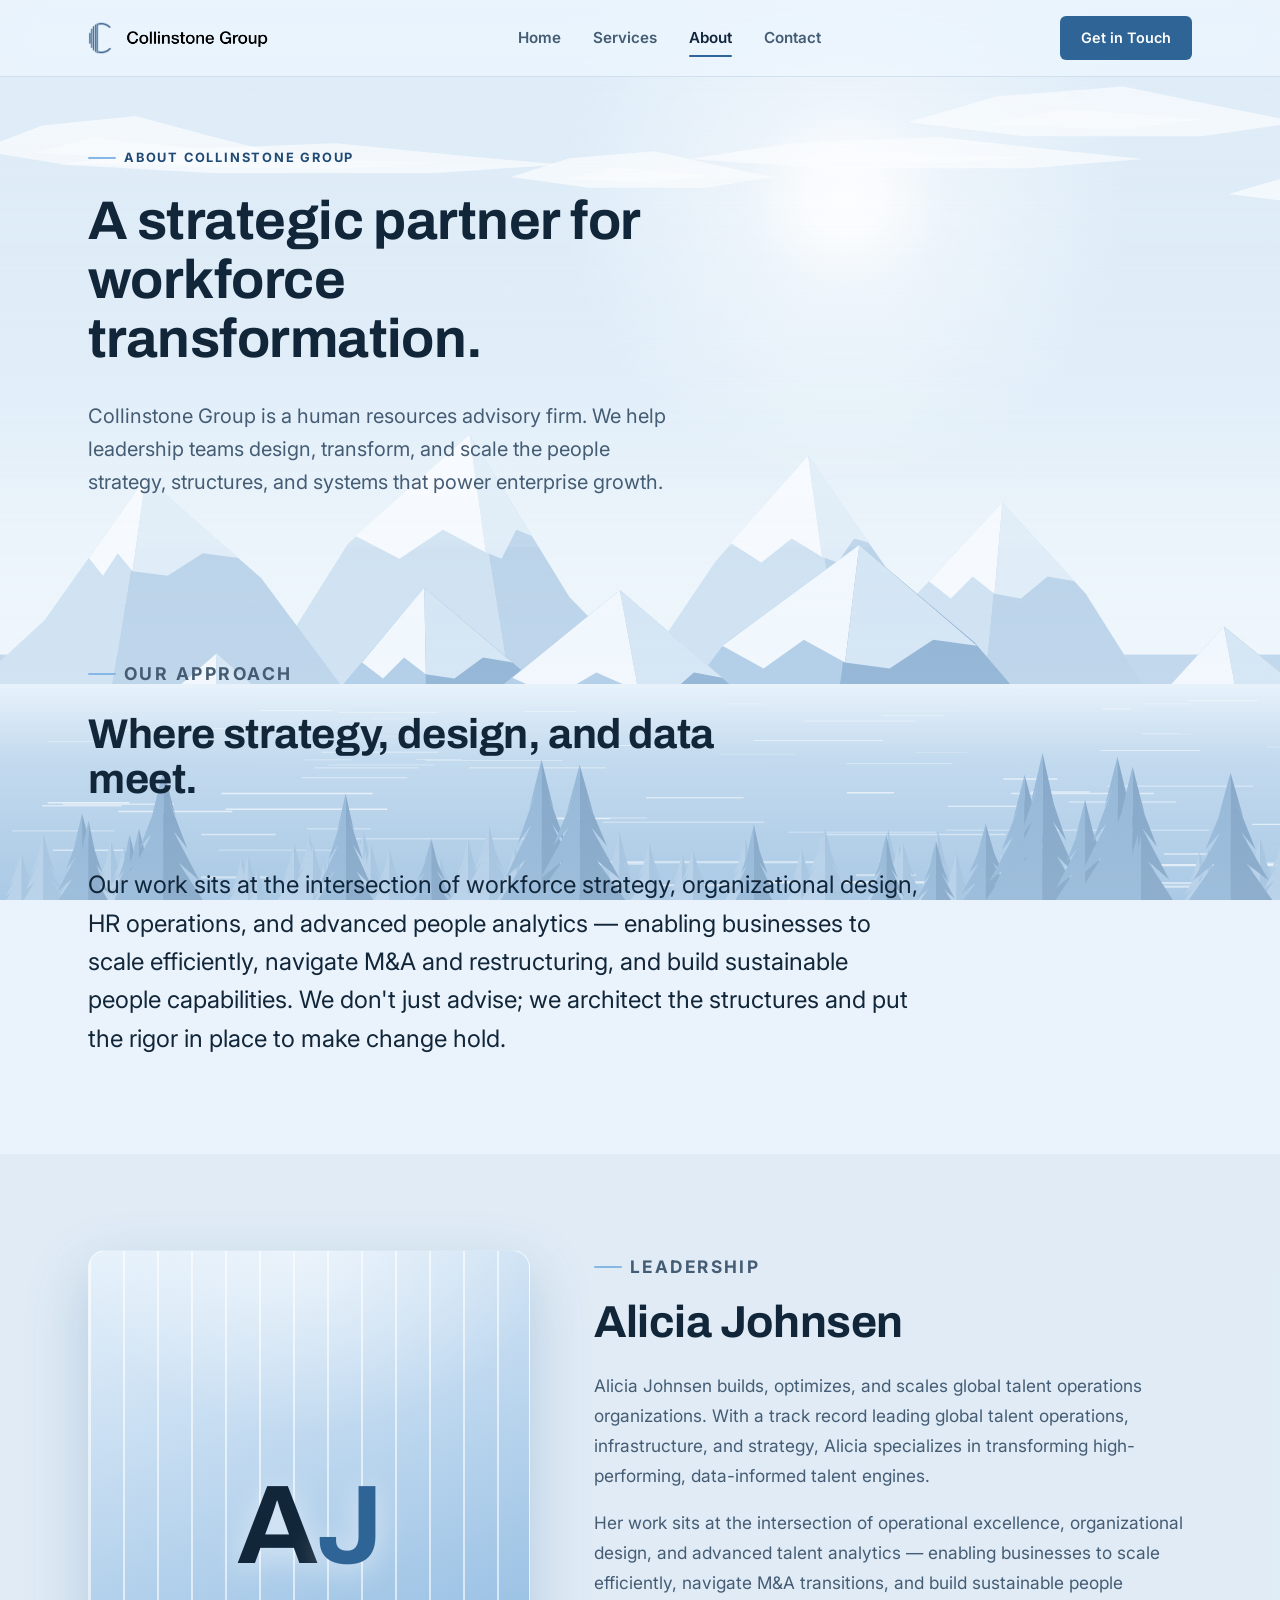
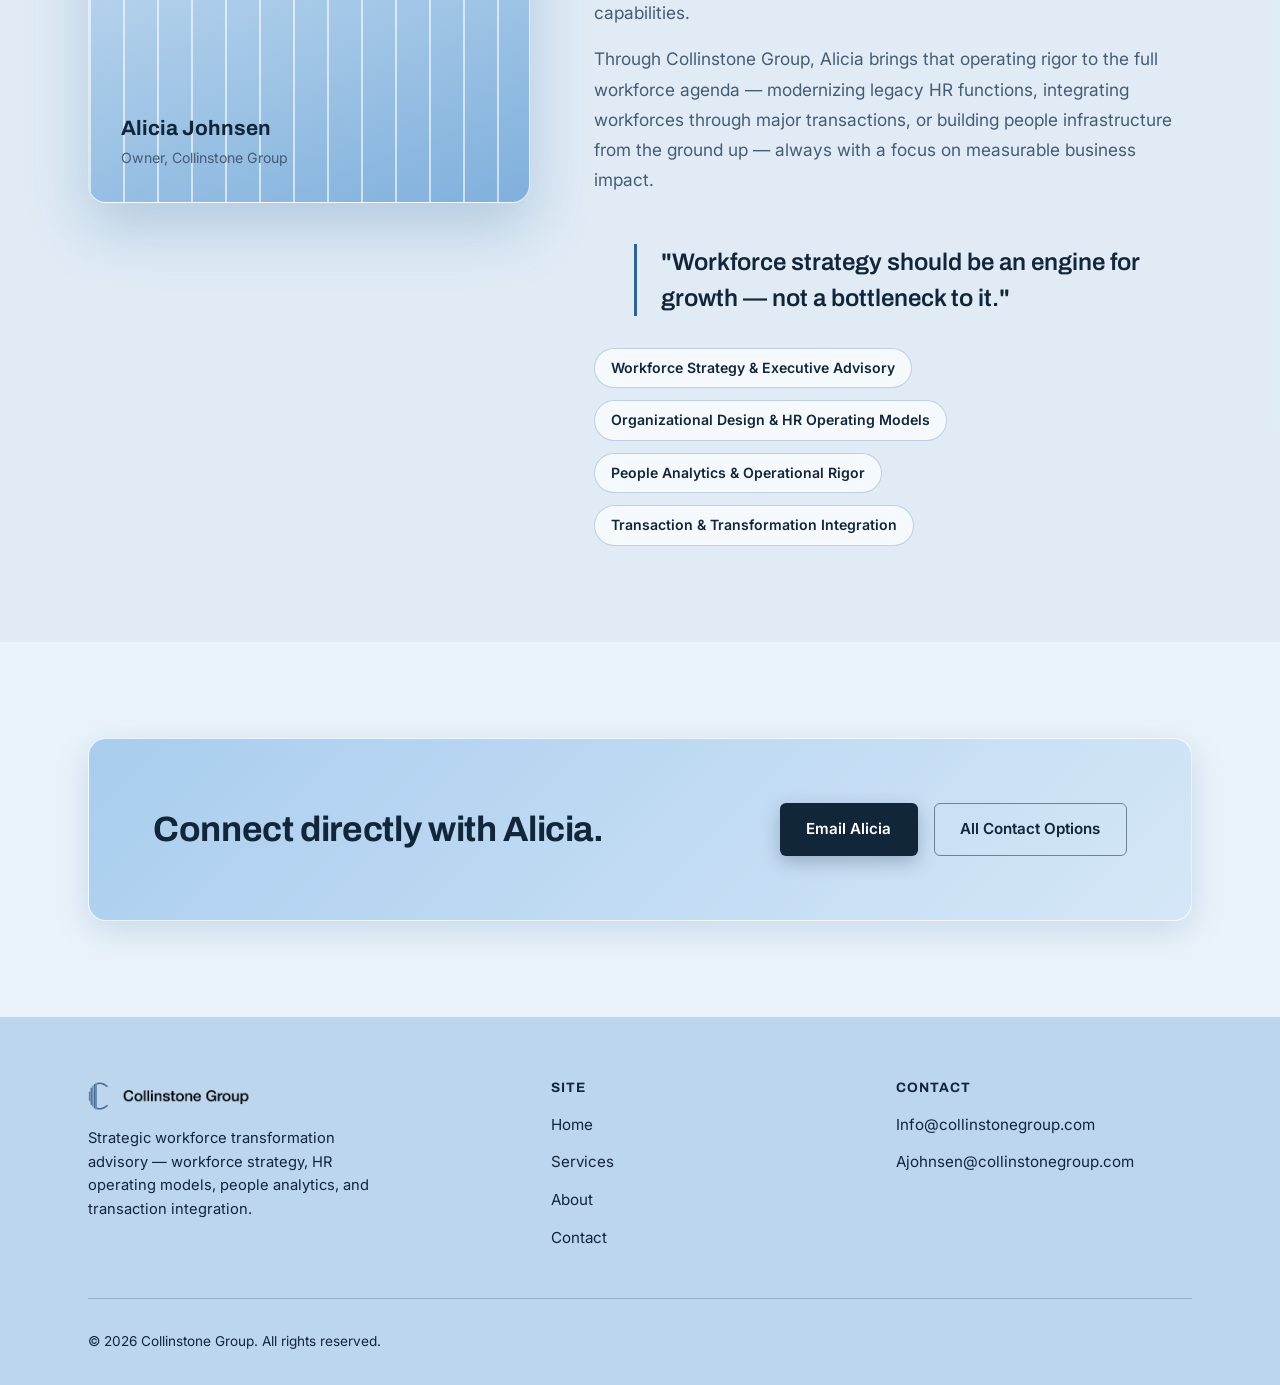
==== commit baed95d7: "Nordic mountain background that scrolls sideways; return to blue palette Co-Authored-By: Claude Sonn" ====
--- a/about.html
+++ b/about.html
@@ -13,279 +13,14 @@
 </head>
 <body>
 <div class="bg-scene" aria-hidden="true">
-  <div class="bg-corridor">
-    <svg class="bg-corridor-svg" viewBox="0 0 1600 900" preserveAspectRatio="xMidYMid slice" xmlns="http://www.w3.org/2000/svg">
-      <defs>
-        <filter id="lightBlurWide" x="-70%" y="-70%" width="240%" height="240%">
-          <feGaussianBlur stdDeviation="48"/>
-        </filter>
-        <linearGradient id="planeCeiling" x1="0" y1="0" x2="0" y2="1">
-          <stop offset="0%" stop-color="#f6b688"/>
-          <stop offset="100%" stop-color="#fcd6b0"/>
-        </linearGradient>
-        <linearGradient id="planeFloor" x1="0" y1="1" x2="0" y2="0">
-          <stop offset="0%" stop-color="#fcd5b0"/>
-          <stop offset="100%" stop-color="#fee9d5"/>
-        </linearGradient>
-        <linearGradient id="planeLeft" x1="0" y1="0" x2="1" y2="0">
-          <stop offset="0%" stop-color="#f8c397"/>
-          <stop offset="100%" stop-color="#fde0c1"/>
-        </linearGradient>
-        <linearGradient id="planeRight" x1="1" y1="0" x2="0" y2="0">
-          <stop offset="0%" stop-color="#fbcfa5"/>
-          <stop offset="100%" stop-color="#fee6cc"/>
-        </linearGradient>
-        <linearGradient id="winSheen" x1="0" y1="0" x2="1" y2="1">
-          <stop offset="0%" stop-color="#ffffff" stop-opacity="0.38"/>
-          <stop offset="45%" stop-color="#ffffff" stop-opacity="0"/>
-          <stop offset="70%" stop-color="#ffffff" stop-opacity="0.16"/>
-          <stop offset="100%" stop-color="#ffffff" stop-opacity="0"/>
-        </linearGradient>
-        <radialGradient id="lightFalloff" gradientUnits="userSpaceOnUse" cx="1150" cy="380" r="1400">
-          <stop offset="0%" stop-color="#ffffff"/>
-          <stop offset="100%" stop-color="#cfcfcf"/>
-        </radialGradient>
-        <mask id="corridorLightMask" maskUnits="userSpaceOnUse" x="-500" y="-500" width="2600" height="1900">
-          <rect x="-500" y="-500" width="2600" height="1900" fill="url(#lightFalloff)"/>
-        </mask>
-        <style>
-          .tube-spoke { stroke: none; }
-          .tube-ring { fill: none; stroke-linejoin: round; }
-          .tube-mullion { fill: none; }
-          .tube-shadow { opacity: 0.42; }
-          .tube-shadow .tube-spoke { fill: #9a3a08; }
-          .tube-shadow .tube-ring, .tube-shadow .tube-mullion { stroke: #9a3a08; }
-          .tube-bloom2 { opacity: 0.16; }
-          .tube-bloom1 { opacity: 0.28; }
-          .tube-bloom2 .tube-spoke, .tube-bloom1 .tube-spoke { fill: #ffffff; }
-          .tube-bloom2 .tube-ring, .tube-bloom1 .tube-ring, .tube-bloom2 .tube-mullion, .tube-bloom1 .tube-mullion { stroke: #ffffff; }
-          .tube-body .tube-spoke { fill: #fff1e2; }
-          .tube-body .tube-ring, .tube-body .tube-mullion { stroke: #fff1e2; }
-          .tube-core .tube-spoke { fill: #ffffff; }
-          .tube-core .tube-ring, .tube-core .tube-mullion { stroke: #ffffff; }
-        </style>
-      </defs>
-      <polygon class="corridor-plane" data-plane="ceiling" fill="url(#planeCeiling)" points="0.0,0.0 1600.0,0.0 1267.9,280.4 848.6,280.4"/>
-      <polygon class="corridor-plane" data-plane="right" fill="url(#planeRight)" points="1600.0,0.0 1600.0,900.0 1267.9,516.3 1267.9,280.4"/>
-      <polygon class="corridor-plane" data-plane="floor" fill="url(#planeFloor)" points="1600.0,900.0 0.0,900.0 848.6,516.3 1267.9,516.3"/>
-      <polygon class="corridor-plane" data-plane="left" fill="url(#planeLeft)" points="0.0,900.0 0.0,0.0 848.6,280.4 848.6,516.3"/>
-      <rect class="corridor-vp-halo" x="770" y="0" width="760" height="760" fill="#ffffff" opacity="0.4" filter="url(#lightBlurWide)"/>
-      <svg class="corridor-window" x="848.6" y="280.4" width="419.4" height="235.9" viewBox="0 0 160 90" preserveAspectRatio="none">
-        <defs>
-          <linearGradient id="winSky" x1="0" y1="0" x2="0" y2="1">
-            <stop offset="0%" stop-color="#fffaf3"/>
-            <stop offset="60%" stop-color="#ffe9d2"/>
-            <stop offset="100%" stop-color="#ffdcbc"/>
-          </linearGradient>
-          <linearGradient id="winGround" x1="0" y1="0" x2="0" y2="1">
-            <stop offset="0%" stop-color="#ffeedd"/>
-            <stop offset="100%" stop-color="#fbd3ac"/>
-          </linearGradient>
-          <radialGradient id="winSun" cx="50%" cy="50%" r="50%">
-            <stop offset="0%" stop-color="#ffffff" stop-opacity="0.9"/>
-            <stop offset="100%" stop-color="#ffffff" stop-opacity="0"/>
-          </radialGradient>
-        </defs>
-        <rect width="160" height="90" fill="url(#winSky)"/>
-        <ellipse cx="112" cy="46" rx="46" ry="20" fill="url(#winSun)"/>
-        <polygon fill="#f8d2ae" points="0,58 14,46 24,52 38,40 52,54 64,44 80,56 96,42 110,52 124,38 140,50 152,44 160,50 160,64 0,64"/>
-        <polygon fill="#f0bd92" points="0,66 18,50 30,58 46,42 60,56 78,47 94,61 112,44 130,58 146,49 160,58 160,68 0,68"/>
-        <polygon fill="#fff4e6" points="46,42 40,50 46,48 50,51"/>
-        <polygon fill="#fff4e6" points="112,44 106,52 112,50 117,53"/>
-        <polygon fill="#fff4e6" points="18,50 13,57 18,55 23,58"/>
-        <polygon fill="#fff4e6" points="78,47 73,55 78,53 83,56"/>
-        <rect y="66" width="160" height="24" fill="url(#winGround)"/>
-        <rect y="66" width="160" height="0.8" fill="#ffffff" opacity="0.7"/>
-      </svg>
-      <rect class="corridor-window-sheen" x="848.6" y="280.4" width="419.4" height="235.9" fill="url(#winSheen)"/>
-      <g mask="url(#corridorLightMask)">
-        <g class="tube-layer tube-shadow" transform="translate(2 5)">
-          <polygon class="tube-spoke" data-ax="0" data-ay="0" data-hw="3.8" points="-1.2,3.6 1.2,-3.6 848.9,279.5 848.3,281.3"/>
-          <polygon class="tube-spoke" data-ax="1600" data-ay="0" data-hw="3.8" points="1597.5,-2.9 1602.5,2.9 1268.6,281.2 1267.3,279.6"/>
-          <polygon class="tube-spoke" data-ax="1600" data-ay="900" data-hw="3.8" points="1602.9,897.5 1597.1,902.5 1267.2,516.9 1268.7,515.6"/>
-          <polygon class="tube-spoke" data-ax="0" data-ay="900" data-hw="3.8" points="1.6,903.5 -1.6,896.5 848.2,515.4 849.0,517.2"/>
-          <polygon class="tube-spoke" data-ax="266.7" data-ay="0" data-hw="3.8" points="265.2,3.5 268.2,-3.5 918.9,279.5 918.1,281.3"/>
-          <polygon class="tube-spoke" data-ax="533.3" data-ay="0" data-hw="3.8" points="531.3,3.2 535.3,-3.2 988.9,279.6 987.8,281.2"/>
-          <polygon class="tube-spoke" data-ax="800.0" data-ay="0" data-hw="3.8" points="797.2,2.6 802.8,-2.6 1059.0,279.7 1057.5,281.1"/>
-          <polygon class="tube-spoke" data-ax="1066.7" data-ay="0" data-hw="3.8" points="1063.0,0.8 1070.4,-0.8 1129.1,280.2 1127.2,280.6"/>
-          <polygon class="tube-spoke" data-ax="1333.3" data-ay="0" data-hw="3.8" points="1329.9,-1.7 1336.7,1.7 1198.9,280.8 1197.1,280.0"/>
-          <polygon class="tube-spoke" data-ax="266.7" data-ay="900" data-hw="3.8" points="268.6,903.3 264.8,896.7 918.0,515.4 919.0,517.2"/>
-          <polygon class="tube-spoke" data-ax="533.3" data-ay="900" data-hw="3.8" points="535.7,902.9 530.9,897.1 987.7,515.5 989.0,517.1"/>
-          <polygon class="tube-spoke" data-ax="800.0" data-ay="900" data-hw="3.8" points="803.2,902.1 796.8,897.9 1057.4,515.7 1059.1,516.8"/>
-          <polygon class="tube-spoke" data-ax="1066.7" data-ay="900" data-hw="3.8" points="1070.5,900.6 1062.9,899.4 1127.2,516.1 1129.2,516.4"/>
-          <polygon class="tube-spoke" data-ax="1333.3" data-ay="900" data-hw="3.8" points="1336.9,898.7 1329.7,901.3 1197.1,516.6 1199.0,516.0"/>
-          <polygon class="tube-spoke" data-ax="0" data-ay="225" data-hw="3.8" points="-0.5,228.8 0.5,221.2 848.7,338.4 848.5,340.4"/>
-          <polygon class="tube-spoke" data-ax="0" data-ay="450" data-hw="3.8" points="0.2,453.8 -0.2,446.2 848.5,397.4 848.6,399.3"/>
-          <polygon class="tube-spoke" data-ax="0" data-ay="675" data-hw="3.8" points="0.9,678.7 -0.9,671.3 848.3,456.4 848.8,458.3"/>
-          <polygon class="tube-spoke" data-ax="1600" data-ay="225" data-hw="3.8" points="1598.8,221.4 1601.2,228.6 1268.3,340.3 1267.6,338.4"/>
-          <polygon class="tube-spoke" data-ax="1600" data-ay="450" data-hw="3.8" points="1600.6,446.2 1599.4,453.8 1267.8,399.3 1268.1,397.4"/>
-          <polygon class="tube-spoke" data-ax="1600" data-ay="675" data-hw="3.8" points="1602.1,671.8 1597.9,678.2 1267.4,458.2 1268.5,456.5"/>
-          <polygon class="tube-ring" data-t="0.2" points="230,76 1510,76 1510,796 230,796" style="stroke-width:6.99px;"/>
-          <polygon class="tube-ring" data-t="0.36" points="414,137 1438,137 1438,713 414,713" style="stroke-width:6.19px;"/>
-          <polygon class="tube-ring" data-t="0.488" points="561,185 1380,185 1380,646 561,646" style="stroke-width:5.59px;"/>
-          <polygon class="tube-ring" data-t="0.5904" points="679,224 1334,224 1334,593 679,593" style="stroke-width:5.05px;"/>
-          <polygon class="tube-ring" data-t="0.6723" points="773,255 1297,255 1297,550 773,550" style="stroke-width:4.67px;"/>
-          <polygon class="tube-ring" data-t="0.7379" points="849,280 1268,280 1268,516 849,516" style="stroke-width:4.33px;"/>
-          <line class="tube-mullion" data-mx="266.7" x1="918.5" y1="280.4" x2="918.5" y2="516.3" style="stroke-width:3.2px;"/>
-          <line class="tube-mullion" data-mx="533.3" x1="988.4" y1="280.4" x2="988.4" y2="516.3" style="stroke-width:3.2px;"/>
-          <line class="tube-mullion" data-mx="800.0" x1="1058.3" y1="280.4" x2="1058.3" y2="516.3" style="stroke-width:3.2px;"/>
-          <line class="tube-mullion" data-mx="1066.7" x1="1128.2" y1="280.4" x2="1128.2" y2="516.3" style="stroke-width:3.2px;"/>
-          <line class="tube-mullion" data-mx="1333.3" x1="1198.0" y1="280.4" x2="1198.0" y2="516.3" style="stroke-width:3.2px;"/>
-          <line class="tube-mullion" data-my="225" x1="848.6" y1="339.4" x2="1267.9" y2="339.4" style="stroke-width:3.2px;"/>
-          <line class="tube-mullion" data-my="450" x1="848.6" y1="398.3" x2="1267.9" y2="398.3" style="stroke-width:3.2px;"/>
-          <line class="tube-mullion" data-my="675" x1="848.6" y1="457.3" x2="1267.9" y2="457.3" style="stroke-width:3.2px;"/>
-        </g>
-        <g class="tube-layer tube-bloom2">
-          <polygon class="tube-spoke" data-ax="0" data-ay="0" data-hw="10.0" points="-3.1,9.5 3.1,-9.5 849.4,277.9 847.8,282.9"/>
-          <polygon class="tube-spoke" data-ax="1600" data-ay="0" data-hw="10.0" points="1593.5,-7.6 1606.5,7.6 1269.6,282.4 1266.3,278.4"/>
-          <polygon class="tube-spoke" data-ax="1600" data-ay="900" data-hw="10.0" points="1607.6,893.5 1592.4,906.5 1266.0,518.0 1269.9,514.6"/>
-          <polygon class="tube-spoke" data-ax="0" data-ay="900" data-hw="10.0" points="4.1,909.1 -4.1,890.9 847.5,513.9 849.7,518.7"/>
-          <polygon class="tube-spoke" data-ax="266.7" data-ay="0" data-hw="10.0" points="262.7,9.2 270.7,-9.2 919.5,278.0 917.5,282.8"/>
-          <polygon class="tube-spoke" data-ax="533.3" data-ay="0" data-hw="10.0" points="528.1,8.5 538.5,-8.5 989.7,278.2 987.0,282.6"/>
-          <polygon class="tube-spoke" data-ax="800.0" data-ay="0" data-hw="10.0" points="792.6,6.8 807.4,-6.8 1060.2,278.6 1056.3,282.2"/>
-          <polygon class="tube-spoke" data-ax="1066.7" data-ay="0" data-hw="10.0" points="1056.9,2.1 1076.5,-2.1 1130.7,279.8 1125.6,281.0"/>
-          <polygon class="tube-spoke" data-ax="1333.3" data-ay="0" data-hw="10.0" points="1324.3,-4.3 1342.3,4.3 1200.4,281.5 1195.7,279.3"/>
-          <polygon class="tube-spoke" data-ax="266.7" data-ay="900" data-hw="10.0" points="271.8,908.6 261.6,891.4 917.2,514.0 919.8,518.6"/>
-          <polygon class="tube-spoke" data-ax="533.3" data-ay="900" data-hw="10.0" points="539.7,907.6 526.9,892.4 986.7,514.3 990.1,518.3"/>
-          <polygon class="tube-spoke" data-ax="800.0" data-ay="900" data-hw="10.0" points="808.3,905.6 791.7,894.4 1056.1,514.8 1060.4,517.8"/>
-          <polygon class="tube-spoke" data-ax="1066.7" data-ay="900" data-hw="10.0" points="1076.6,901.6 1056.8,898.4 1125.6,515.9 1130.8,516.7"/>
-          <polygon class="tube-spoke" data-ax="1333.3" data-ay="900" data-hw="10.0" points="1342.7,896.7 1323.9,903.3 1195.6,517.2 1200.5,515.4"/>
-          <polygon class="tube-spoke" data-ax="0" data-ay="225" data-hw="10.0" points="-1.3,234.9 1.3,215.1 848.9,336.8 848.2,342.0"/>
-          <polygon class="tube-spoke" data-ax="0" data-ay="450" data-hw="10.0" points="0.6,460.0 -0.6,440.0 848.4,395.7 848.7,401.0"/>
-          <polygon class="tube-spoke" data-ax="0" data-ay="675" data-hw="10.0" points="2.5,684.7 -2.5,665.3 847.9,454.8 849.2,459.9"/>
-          <polygon class="tube-spoke" data-ax="1600" data-ay="225" data-hw="10.0" points="1596.7,215.5 1603.3,234.5 1268.8,341.9 1267.1,336.9"/>
-          <polygon class="tube-spoke" data-ax="1600" data-ay="450" data-hw="10.0" points="1601.5,440.1 1598.5,459.9 1267.5,400.9 1268.3,395.8"/>
-          <polygon class="tube-spoke" data-ax="1600" data-ay="675" data-hw="10.0" points="1605.5,666.6 1594.5,683.4 1266.5,459.5 1269.4,455.1"/>
-          <polygon class="tube-ring" data-t="0.2" points="230,76 1510,76 1510,796 230,796" style="stroke-width:18.4px;"/>
-          <polygon class="tube-ring" data-t="0.36" points="414,137 1438,137 1438,713 414,713" style="stroke-width:16.3px;"/>
-          <polygon class="tube-ring" data-t="0.488" points="561,185 1380,185 1380,646 561,646" style="stroke-width:14.7px;"/>
-          <polygon class="tube-ring" data-t="0.5904" points="679,224 1334,224 1334,593 679,593" style="stroke-width:13.3px;"/>
-          <polygon class="tube-ring" data-t="0.6723" points="773,255 1297,255 1297,550 773,550" style="stroke-width:12.3px;"/>
-          <polygon class="tube-ring" data-t="0.7379" points="849,280 1268,280 1268,516 849,516" style="stroke-width:11.4px;"/>
-          <line class="tube-mullion" data-mx="266.7" x1="918.5" y1="280.4" x2="918.5" y2="516.3" style="stroke-width:8.5px;"/>
-          <line class="tube-mullion" data-mx="533.3" x1="988.4" y1="280.4" x2="988.4" y2="516.3" style="stroke-width:8.5px;"/>
-          <line class="tube-mullion" data-mx="800.0" x1="1058.3" y1="280.4" x2="1058.3" y2="516.3" style="stroke-width:8.5px;"/>
-          <line class="tube-mullion" data-mx="1066.7" x1="1128.2" y1="280.4" x2="1128.2" y2="516.3" style="stroke-width:8.5px;"/>
-          <line class="tube-mullion" data-mx="1333.3" x1="1198.0" y1="280.4" x2="1198.0" y2="516.3" style="stroke-width:8.5px;"/>
-          <line class="tube-mullion" data-my="225" x1="848.6" y1="339.4" x2="1267.9" y2="339.4" style="stroke-width:8.5px;"/>
-          <line class="tube-mullion" data-my="450" x1="848.6" y1="398.3" x2="1267.9" y2="398.3" style="stroke-width:8.5px;"/>
-          <line class="tube-mullion" data-my="675" x1="848.6" y1="457.3" x2="1267.9" y2="457.3" style="stroke-width:8.5px;"/>
-        </g>
-        <g class="tube-layer tube-bloom1">
-          <polygon class="tube-spoke" data-ax="0" data-ay="0" data-hw="5.8" points="-1.8,5.5 1.8,-5.5 849.1,279.0 848.1,281.8"/>
-          <polygon class="tube-spoke" data-ax="1600" data-ay="0" data-hw="5.8" points="1596.3,-4.4 1603.7,4.4 1268.9,281.6 1267.0,279.2"/>
-          <polygon class="tube-spoke" data-ax="1600" data-ay="900" data-hw="5.8" points="1604.4,896.2 1595.6,903.8 1266.8,517.3 1269.1,515.3"/>
-          <polygon class="tube-spoke" data-ax="0" data-ay="900" data-hw="5.8" points="2.4,905.3 -2.4,894.7 848.0,514.9 849.2,517.7"/>
-          <polygon class="tube-spoke" data-ax="266.7" data-ay="0" data-hw="5.8" points="264.4,5.3 269.0,-5.3 919.1,279.0 917.9,281.8"/>
-          <polygon class="tube-spoke" data-ax="533.3" data-ay="0" data-hw="5.8" points="530.3,4.9 536.3,-4.9 989.2,279.1 987.6,281.7"/>
-          <polygon class="tube-spoke" data-ax="800.0" data-ay="0" data-hw="5.8" points="795.7,3.9 804.3,-3.9 1059.4,279.4 1057.1,281.4"/>
-          <polygon class="tube-spoke" data-ax="1066.7" data-ay="0" data-hw="5.8" points="1061.0,1.2 1072.4,-1.2 1129.7,280.1 1126.7,280.7"/>
-          <polygon class="tube-spoke" data-ax="1333.3" data-ay="0" data-hw="5.8" points="1328.1,-2.5 1338.5,2.5 1199.4,281.1 1196.7,279.7"/>
-          <polygon class="tube-spoke" data-ax="266.7" data-ay="900" data-hw="5.8" points="269.6,905.0 263.8,895.0 917.7,515.0 919.3,517.6"/>
-          <polygon class="tube-spoke" data-ax="533.3" data-ay="900" data-hw="5.8" points="537.0,904.4 529.6,895.6 987.4,515.1 989.3,517.5"/>
-          <polygon class="tube-spoke" data-ax="800.0" data-ay="900" data-hw="5.8" points="804.8,903.2 795.2,896.8 1057.0,515.4 1059.5,517.1"/>
-          <polygon class="tube-spoke" data-ax="1066.7" data-ay="900" data-hw="5.8" points="1072.4,900.9 1061.0,899.1 1126.7,516.1 1129.7,516.5"/>
-          <polygon class="tube-spoke" data-ax="1333.3" data-ay="900" data-hw="5.8" points="1338.8,898.1 1327.8,901.9 1196.6,516.8 1199.5,515.8"/>
-          <polygon class="tube-spoke" data-ax="0" data-ay="225" data-hw="5.8" points="-0.8,230.7 0.8,219.3 848.8,337.9 848.4,340.9"/>
-          <polygon class="tube-spoke" data-ax="0" data-ay="450" data-hw="5.8" points="0.4,455.8 -0.4,444.2 848.5,396.8 848.7,399.9"/>
-          <polygon class="tube-spoke" data-ax="0" data-ay="675" data-hw="5.8" points="1.4,680.6 -1.4,669.4 848.2,455.8 849.0,458.8"/>
-          <polygon class="tube-spoke" data-ax="1600" data-ay="225" data-hw="5.8" points="1598.1,219.5 1601.9,230.5 1268.4,340.8 1267.4,337.9"/>
-          <polygon class="tube-spoke" data-ax="1600" data-ay="450" data-hw="5.8" points="1600.9,444.3 1599.1,455.7 1267.7,399.8 1268.2,396.8"/>
-          <polygon class="tube-spoke" data-ax="1600" data-ay="675" data-hw="5.8" points="1603.2,670.1 1596.8,679.9 1267.1,458.6 1268.8,456.0"/>
-          <polygon class="tube-ring" data-t="0.2" points="230,76 1510,76 1510,796 230,796" style="stroke-width:10.67px;"/>
-          <polygon class="tube-ring" data-t="0.36" points="414,137 1438,137 1438,713 414,713" style="stroke-width:9.45px;"/>
-          <polygon class="tube-ring" data-t="0.488" points="561,185 1380,185 1380,646 561,646" style="stroke-width:8.53px;"/>
-          <polygon class="tube-ring" data-t="0.5904" points="679,224 1334,224 1334,593 679,593" style="stroke-width:7.71px;"/>
-          <polygon class="tube-ring" data-t="0.6723" points="773,255 1297,255 1297,550 773,550" style="stroke-width:7.13px;"/>
-          <polygon class="tube-ring" data-t="0.7379" points="849,280 1268,280 1268,516 849,516" style="stroke-width:6.61px;"/>
-          <line class="tube-mullion" data-mx="266.7" x1="918.5" y1="280.4" x2="918.5" y2="516.3" style="stroke-width:4.8px;"/>
-          <line class="tube-mullion" data-mx="533.3" x1="988.4" y1="280.4" x2="988.4" y2="516.3" style="stroke-width:4.8px;"/>
-          <line class="tube-mullion" data-mx="800.0" x1="1058.3" y1="280.4" x2="1058.3" y2="516.3" style="stroke-width:4.8px;"/>
-          <line class="tube-mullion" data-mx="1066.7" x1="1128.2" y1="280.4" x2="1128.2" y2="516.3" style="stroke-width:4.8px;"/>
-          <line class="tube-mullion" data-mx="1333.3" x1="1198.0" y1="280.4" x2="1198.0" y2="516.3" style="stroke-width:4.8px;"/>
-          <line class="tube-mullion" data-my="225" x1="848.6" y1="339.4" x2="1267.9" y2="339.4" style="stroke-width:4.8px;"/>
-          <line class="tube-mullion" data-my="450" x1="848.6" y1="398.3" x2="1267.9" y2="398.3" style="stroke-width:4.8px;"/>
-          <line class="tube-mullion" data-my="675" x1="848.6" y1="457.3" x2="1267.9" y2="457.3" style="stroke-width:4.8px;"/>
-        </g>
-        <g class="tube-layer tube-body">
-          <polygon class="tube-spoke" data-ax="0" data-ay="0" data-hw="3.1" points="-1.0,2.9 1.0,-2.9 848.8,279.6 848.3,281.2"/>
-          <polygon class="tube-spoke" data-ax="1600" data-ay="0" data-hw="3.1" points="1598.0,-2.4 1602.0,2.4 1268.5,281.0 1267.4,279.8"/>
-          <polygon class="tube-spoke" data-ax="1600" data-ay="900" data-hw="3.1" points="1602.3,898.0 1597.7,902.0 1267.3,516.8 1268.6,515.8"/>
-          <polygon class="tube-spoke" data-ax="0" data-ay="900" data-hw="3.1" points="1.3,902.8 -1.3,897.2 848.3,515.6 848.9,517.0"/>
-          <polygon class="tube-spoke" data-ax="266.7" data-ay="0" data-hw="3.1" points="265.5,2.8 267.9,-2.8 918.8,279.7 918.2,281.1"/>
-          <polygon class="tube-spoke" data-ax="533.3" data-ay="0" data-hw="3.1" points="531.7,2.6 534.9,-2.6 988.8,279.7 987.9,281.1"/>
-          <polygon class="tube-spoke" data-ax="800.0" data-ay="0" data-hw="3.1" points="797.7,2.1 802.3,-2.1 1058.9,279.9 1057.7,281.0"/>
-          <polygon class="tube-spoke" data-ax="1066.7" data-ay="0" data-hw="3.1" points="1063.7,0.7 1069.7,-0.7 1129.0,280.2 1127.4,280.6"/>
-          <polygon class="tube-spoke" data-ax="1333.3" data-ay="0" data-hw="3.1" points="1330.5,-1.3 1336.1,1.3 1198.8,280.8 1197.3,280.0"/>
-          <polygon class="tube-spoke" data-ax="266.7" data-ay="900" data-hw="3.1" points="268.3,902.7 265.1,897.3 918.1,515.6 918.9,517.0"/>
-          <polygon class="tube-spoke" data-ax="533.3" data-ay="900" data-hw="3.1" points="535.3,902.4 531.3,897.6 987.8,515.7 988.9,516.9"/>
-          <polygon class="tube-spoke" data-ax="800.0" data-ay="900" data-hw="3.1" points="802.6,901.7 797.4,898.3 1057.6,515.8 1058.9,516.7"/>
-          <polygon class="tube-spoke" data-ax="1066.7" data-ay="900" data-hw="3.1" points="1069.8,900.5 1063.6,899.5 1127.4,516.2 1129.0,516.4"/>
-          <polygon class="tube-spoke" data-ax="1333.3" data-ay="900" data-hw="3.1" points="1336.2,899.0 1330.4,901.0 1197.3,516.6 1198.8,516.0"/>
-          <polygon class="tube-spoke" data-ax="0" data-ay="225" data-hw="3.1" points="-0.4,228.1 0.4,221.9 848.7,338.6 848.5,340.2"/>
-          <polygon class="tube-spoke" data-ax="0" data-ay="450" data-hw="3.1" points="0.2,453.1 -0.2,446.9 848.5,397.5 848.6,399.2"/>
-          <polygon class="tube-spoke" data-ax="0" data-ay="675" data-hw="3.1" points="0.8,678.0 -0.8,672.0 848.4,456.5 848.8,458.1"/>
-          <polygon class="tube-spoke" data-ax="1600" data-ay="225" data-hw="3.1" points="1599.0,222.1 1601.0,227.9 1268.2,340.1 1267.7,338.6"/>
-          <polygon class="tube-spoke" data-ax="1600" data-ay="450" data-hw="3.1" points="1600.5,446.9 1599.5,453.1 1267.8,399.1 1268.1,397.5"/>
-          <polygon class="tube-spoke" data-ax="1600" data-ay="675" data-hw="3.1" points="1601.7,672.4 1598.3,677.6 1267.5,458.0 1268.4,456.6"/>
-          <polygon class="tube-ring" data-t="0.2" points="230,76 1510,76 1510,796 230,796" style="stroke-width:6.07px;"/>
-          <polygon class="tube-ring" data-t="0.36" points="414,137 1438,137 1438,713 414,713" style="stroke-width:5.38px;"/>
-          <polygon class="tube-ring" data-t="0.488" points="561,185 1380,185 1380,646 561,646" style="stroke-width:4.85px;"/>
-          <polygon class="tube-ring" data-t="0.5904" points="679,224 1334,224 1334,593 679,593" style="stroke-width:4.39px;"/>
-          <polygon class="tube-ring" data-t="0.6723" points="773,255 1297,255 1297,550 773,550" style="stroke-width:4.06px;"/>
-          <polygon class="tube-ring" data-t="0.7379" points="849,280 1268,280 1268,516 849,516" style="stroke-width:3.76px;"/>
-          <line class="tube-mullion" data-mx="266.7" x1="918.5" y1="280.4" x2="918.5" y2="516.3" style="stroke-width:2.7px;"/>
-          <line class="tube-mullion" data-mx="533.3" x1="988.4" y1="280.4" x2="988.4" y2="516.3" style="stroke-width:2.7px;"/>
-          <line class="tube-mullion" data-mx="800.0" x1="1058.3" y1="280.4" x2="1058.3" y2="516.3" style="stroke-width:2.7px;"/>
-          <line class="tube-mullion" data-mx="1066.7" x1="1128.2" y1="280.4" x2="1128.2" y2="516.3" style="stroke-width:2.7px;"/>
-          <line class="tube-mullion" data-mx="1333.3" x1="1198.0" y1="280.4" x2="1198.0" y2="516.3" style="stroke-width:2.7px;"/>
-          <line class="tube-mullion" data-my="225" x1="848.6" y1="339.4" x2="1267.9" y2="339.4" style="stroke-width:2.7px;"/>
-          <line class="tube-mullion" data-my="450" x1="848.6" y1="398.3" x2="1267.9" y2="398.3" style="stroke-width:2.7px;"/>
-          <line class="tube-mullion" data-my="675" x1="848.6" y1="457.3" x2="1267.9" y2="457.3" style="stroke-width:2.7px;"/>
-        </g>
-        <g class="tube-layer tube-core">
-          <polygon class="tube-spoke" data-ax="0" data-ay="0" data-hw="1.05" points="-0.3,1.0 0.3,-1.0 848.7,280.1 848.5,280.7"/>
-          <polygon class="tube-spoke" data-ax="1600" data-ay="0" data-hw="1.05" points="1599.3,-0.8 1600.7,0.8 1268.1,280.6 1267.8,280.2"/>
-          <polygon class="tube-spoke" data-ax="1600" data-ay="900" data-hw="1.05" points="1600.8,899.3 1599.2,900.7 1267.7,516.5 1268.2,516.1"/>
-          <polygon class="tube-spoke" data-ax="0" data-ay="900" data-hw="1.05" points="0.4,901.0 -0.4,899.0 848.5,516.0 848.7,516.5"/>
-          <polygon class="tube-spoke" data-ax="266.7" data-ay="0" data-hw="1.05" points="266.3,1.0 267.1,-1.0 918.6,280.1 918.4,280.7"/>
-          <polygon class="tube-spoke" data-ax="533.3" data-ay="0" data-hw="1.05" points="532.7,0.9 533.9,-0.9 988.5,280.2 988.2,280.6"/>
-          <polygon class="tube-spoke" data-ax="800.0" data-ay="0" data-hw="1.05" points="799.2,0.7 800.8,-0.7 1058.5,280.2 1058.1,280.6"/>
-          <polygon class="tube-spoke" data-ax="1066.7" data-ay="0" data-hw="1.05" points="1065.7,0.2 1067.7,-0.2 1128.4,280.3 1127.9,280.5"/>
-          <polygon class="tube-spoke" data-ax="1333.3" data-ay="0" data-hw="1.05" points="1332.4,-0.5 1334.2,0.5 1198.3,280.5 1197.8,280.3"/>
-          <polygon class="tube-spoke" data-ax="266.7" data-ay="900" data-hw="1.05" points="267.2,900.9 266.2,899.1 918.3,516.1 918.6,516.5"/>
-          <polygon class="tube-spoke" data-ax="533.3" data-ay="900" data-hw="1.05" points="534.0,900.8 532.6,899.2 988.2,516.1 988.5,516.5"/>
-          <polygon class="tube-spoke" data-ax="800.0" data-ay="900" data-hw="1.05" points="800.9,900.6 799.1,899.4 1058.0,516.1 1058.5,516.4"/>
-          <polygon class="tube-spoke" data-ax="1066.7" data-ay="900" data-hw="1.05" points="1067.7,900.2 1065.7,899.8 1127.9,516.2 1128.4,516.3"/>
-          <polygon class="tube-spoke" data-ax="1333.3" data-ay="900" data-hw="1.05" points="1334.3,899.7 1332.3,900.3 1197.8,516.4 1198.3,516.2"/>
-          <polygon class="tube-spoke" data-ax="0" data-ay="225" data-hw="1.05" points="-0.1,226.0 0.1,224.0 848.6,339.1 848.5,339.6"/>
-          <polygon class="tube-spoke" data-ax="0" data-ay="450" data-hw="1.05" points="0.1,451.0 -0.1,449.0 848.6,398.1 848.6,398.6"/>
-          <polygon class="tube-spoke" data-ax="0" data-ay="675" data-hw="1.05" points="0.3,676.0 -0.3,674.0 848.5,457.1 848.7,457.6"/>
-          <polygon class="tube-spoke" data-ax="1600" data-ay="225" data-hw="1.05" points="1599.7,224.0 1600.3,226.0 1268.0,339.6 1267.9,339.1"/>
-          <polygon class="tube-spoke" data-ax="1600" data-ay="450" data-hw="1.05" points="1600.2,449.0 1599.8,451.0 1267.9,398.6 1268.0,398.1"/>
-          <polygon class="tube-spoke" data-ax="1600" data-ay="675" data-hw="1.05" points="1600.6,674.1 1599.4,675.9 1267.8,457.5 1268.1,457.1"/>
-          <polygon class="tube-ring" data-t="0.2" points="230,76 1510,76 1510,796 230,796" style="stroke-width:1.84px;"/>
-          <polygon class="tube-ring" data-t="0.36" points="414,137 1438,137 1438,713 414,713" style="stroke-width:1.63px;"/>
-          <polygon class="tube-ring" data-t="0.488" points="561,185 1380,185 1380,646 561,646" style="stroke-width:1.47px;"/>
-          <polygon class="tube-ring" data-t="0.5904" points="679,224 1334,224 1334,593 679,593" style="stroke-width:1.33px;"/>
-          <polygon class="tube-ring" data-t="0.6723" points="773,255 1297,255 1297,550 773,550" style="stroke-width:1.23px;"/>
-          <polygon class="tube-ring" data-t="0.7379" points="849,280 1268,280 1268,516 849,516" style="stroke-width:1.14px;"/>
-          <line class="tube-mullion" data-mx="266.7" x1="918.5" y1="280.4" x2="918.5" y2="516.3" style="stroke-width:0.9px;"/>
-          <line class="tube-mullion" data-mx="533.3" x1="988.4" y1="280.4" x2="988.4" y2="516.3" style="stroke-width:0.9px;"/>
-          <line class="tube-mullion" data-mx="800.0" x1="1058.3" y1="280.4" x2="1058.3" y2="516.3" style="stroke-width:0.9px;"/>
-          <line class="tube-mullion" data-mx="1066.7" x1="1128.2" y1="280.4" x2="1128.2" y2="516.3" style="stroke-width:0.9px;"/>
-          <line class="tube-mullion" data-mx="1333.3" x1="1198.0" y1="280.4" x2="1198.0" y2="516.3" style="stroke-width:0.9px;"/>
-          <line class="tube-mullion" data-my="225" x1="848.6" y1="339.4" x2="1267.9" y2="339.4" style="stroke-width:0.9px;"/>
-          <line class="tube-mullion" data-my="450" x1="848.6" y1="398.3" x2="1267.9" y2="398.3" style="stroke-width:0.9px;"/>
-          <line class="tube-mullion" data-my="675" x1="848.6" y1="457.3" x2="1267.9" y2="457.3" style="stroke-width:0.9px;"/>
-        </g>
-      </g>
-    </svg>
-  </div>
-  <div class="bg-blob-track" data-depth="0.07"><div class="bg-blob bg-blob--1"></div></div>
-  <div class="bg-blob-track" data-depth="0.13"><div class="bg-blob bg-blob--2"></div></div>
-  <div class="bg-blob-track" data-depth="0.1"><div class="bg-blob bg-blob--3"></div></div>
-  <div class="bg-blob-track" data-depth="0.16"><div class="bg-blob bg-blob--4"></div></div>
+  <div class="bg-sun"></div>
+  <img class="bg-layer" style="--h:26vh;--ar:8.667;top:7vh" src="assets/img/nordic-clouds.svg" alt="" width="3600" height="300">
+  <img class="bg-layer" style="--h:52vh;--ar:6;bottom:16vh" src="assets/img/nordic-far.svg" alt="" width="3600" height="600">
+  <img class="bg-layer" style="--h:56vh;--ar:7;bottom:8vh" src="assets/img/nordic-mid.svg" alt="" width="3600" height="600">
+  <img class="bg-layer" style="--h:24vh;--ar:16.667;bottom:0" src="assets/img/nordic-water.svg" alt="" width="3600" height="300">
+  <img class="bg-layer" style="--h:20vh;--ar:15;bottom:-1vh" src="assets/img/nordic-pines-back.svg" alt="" width="3600" height="600">
+  <img class="bg-layer" style="--h:24vh;--ar:20;bottom:-2vh" src="assets/img/nordic-pines-front.svg" alt="" width="3600" height="600">
+  <div class="bg-veil"></div>
 </div>
 <a class="skip-link" href="#main">Skip to main content</a>
 
--- a/assets/css/styles.css
+++ b/assets/css/styles.css
@@ -1,26 +1,26 @@
 /* =========================================================
    Collinstone Group — Design Tokens & Base
-   Light "soft club" aesthetic: a bright, glowing glass-block
-   corridor built around a warm orange accent.
+   Light Nordic aesthetic: a stylized mountain scene that
+   scrolls sideways, built around the brand blue.
    ========================================================= */
 
 :root {
-  /* Brand colors (orange accent + cream, warm light tints for surfaces) */
-  --color-accent: #c9490b;
-  --color-accent-text: #8a3207;
-  --color-accent-deep: #9f3608;
-  --color-accent-light: #f4a574;
-  --color-accent-tint: #fbe5d3;
+  /* Brand colors (logo blue + icy tints for surfaces) */
+  --color-accent: #2f6496;
+  --color-accent-text: #1f4a75;
+  --color-accent-deep: #234f7d;
+  --color-accent-light: #86b8e6;
+  --color-accent-tint: #e2eefa;
   --color-cream: #d8cfbc;
-  --color-ink: #2b1b12;
+  --color-ink: #12263a;
   --color-white: #ffffff;
 
-  --color-border: rgba(201, 73, 11, 0.22);
-  --color-border-soft: rgba(201, 73, 11, 0.14);
-  --color-muted: #5f4a3b;
-
-  --color-bg: #fde9d6;
-  --color-bg-soft: #fbdcbf;
+  --color-border: rgba(47, 100, 150, 0.22);
+  --color-border-soft: rgba(47, 100, 150, 0.14);
+  --color-muted: #445c74;
+
+  --color-bg: #eaf3fb;
+  --color-bg-soft: #d9e8f5;
 
   /* Typography */
   --font-display: 'Archivo', 'Helvetica Neue', Arial, sans-serif;
@@ -43,9 +43,9 @@
   --radius-md: 10px;
   --radius-lg: 18px;
 
-  --shadow-sm: 0 2px 16px rgba(201, 73, 11, 0.1);
-  --shadow-md: 0 10px 34px rgba(201, 73, 11, 0.18);
-  --shadow-lg: 0 24px 60px rgba(201, 73, 11, 0.26);
+  --shadow-sm: 0 2px 16px rgba(47, 100, 150, 0.1);
+  --shadow-md: 0 10px 34px rgba(47, 100, 150, 0.18);
+  --shadow-lg: 0 24px 60px rgba(47, 100, 150, 0.26);
 
   --ease: cubic-bezier(0.4, 0, 0.2, 1);
   --duration-fast: 150ms;
@@ -84,7 +84,9 @@
 }
 
 /* =========================================================
-   Ambient glowing corridor background (site-wide)
+   Nordic mountain background (site-wide)
+   Layers slide sideways as the page scrolls down (see main.js).
+   Nearer layers are wider, so they travel further: parallax.
    ========================================================= */
 
 .bg-scene {
@@ -93,90 +95,35 @@
   z-index: -2;
   overflow: hidden;
   pointer-events: none;
-  background: radial-gradient(ellipse 75% 70% at 72% 42%, #fee9d2 0%, #fedcbb 38%, #fcd0a9 100%);
-}
-
-.bg-blob-track {
+  background: linear-gradient(180deg, #b9d6ef 0%, #d3e6f6 34%, #ebf4fb 62%, #f7fbfe 100%);
+}
+
+.bg-sun {
+  position: absolute;
+  left: 66%;
+  top: 22%;
+  width: min(46vw, 620px);
+  aspect-ratio: 1;
+  transform: translate(-50%, -50%);
+  border-radius: 50%;
+  background: radial-gradient(circle, #ffffff 0%, rgba(255, 255, 255, 0.95) 9%, rgba(255, 255, 255, 0.5) 24%, rgba(255, 255, 255, 0) 68%);
+}
+
+.bg-layer {
+  position: absolute;
+  left: 0;
+  width: max(calc(var(--h) * var(--ar)), 130vw);
+  height: var(--h);
+  max-width: none;
+  will-change: transform;
+  user-select: none;
+}
+
+/* Keeps text readable wherever the peaks and pines happen to be */
+.bg-veil {
   position: absolute;
   inset: 0;
-  will-change: transform;
-}
-
-/* Perspective corridor — the site's persistent background art.
-   The vanishing point itself is redrawn on scroll (see main.js), so the
-   hallway's geometry genuinely reprojects as if a camera were moving
-   through it and panning up/down. This wrapper only adds a slow forward
-   zoom on top of that, scaled from the vanishing point. */
-
-.bg-corridor {
-  position: absolute;
-  inset: 0;
-  transform-origin: 72% 42%;
-  will-change: transform;
-}
-
-.bg-corridor-svg {
-  width: 100%;
-  height: 100%;
-  display: block;
-}
-
-.bg-blob {
-  position: absolute;
-  border-radius: 50%;
-  filter: blur(100px);
-  will-change: transform;
-}
-
-.bg-blob--1 {
-  width: 620px; height: 620px;
-  top: -140px; left: -100px;
-  background: radial-gradient(circle at 32% 32%, var(--color-accent-light) 0%, transparent 72%);
-  opacity: 0.4;
-  animation: bgDrift1 28s ease-in-out infinite;
-}
-.bg-blob--2 {
-  width: 520px; height: 520px;
-  top: 12%; right: -160px;
-  background: radial-gradient(circle at 60% 40%, var(--color-cream) 0%, transparent 72%);
-  opacity: 0.55;
-  animation: bgDrift2 34s ease-in-out infinite;
-}
-.bg-blob--3 {
-  width: 720px; height: 720px;
-  top: 58%; left: 2%;
-  background: radial-gradient(circle at 50% 50%, var(--color-accent) 0%, transparent 72%);
-  opacity: 0.16;
-  animation: bgDrift3 40s ease-in-out infinite;
-}
-.bg-blob--4 {
-  width: 480px; height: 480px;
-  top: 80%; right: 4%;
-  background: radial-gradient(circle at 50% 50%, var(--color-accent-light) 0%, transparent 72%);
-  opacity: 0.3;
-  animation: bgDrift1 32s ease-in-out infinite reverse;
-}
-
-@keyframes bgDrift1 {
-  0%, 100% { transform: translate3d(0, 0, 0) scale(1); }
-  50% { transform: translate3d(50px, 70px, 0) scale(1.08); }
-}
-@keyframes bgDrift2 {
-  0%, 100% { transform: translate3d(0, 0, 0) scale(1); }
-  50% { transform: translate3d(-60px, 50px, 0) scale(0.94); }
-}
-@keyframes bgDrift3 {
-  0%, 100% { transform: translate3d(0, 0, 0) scale(1); }
-  50% { transform: translate3d(40px, -50px, 0) scale(1.06); }
-}
-
-@media (prefers-reduced-motion: reduce) {
-  .bg-blob { animation: none !important; }
-  .bg-blob-track, .bg-corridor { transform: none !important; }
-}
-
-@media (max-width: 640px) {
-  .bg-blob { filter: blur(70px); }
+  background: linear-gradient(180deg, rgba(240, 247, 253, 0.5) 0%, rgba(240, 247, 253, 0.12) 45%, rgba(240, 247, 253, 0.3) 100%);
 }
 
 img {
@@ -270,17 +217,17 @@
 .btn-primary {
   background: var(--color-accent);
   color: var(--color-white);
-  box-shadow: 0 6px 18px rgba(201, 73, 11, 0.28);
+  box-shadow: 0 6px 18px rgba(47, 100, 150, 0.28);
 }
 .btn-primary:hover {
   background: var(--color-accent-deep);
-  box-shadow: 0 10px 26px rgba(201, 73, 11, 0.38);
+  box-shadow: 0 10px 26px rgba(47, 100, 150, 0.38);
 }
 
 .btn-outline {
   background: rgba(255, 255, 255, 0.5);
   color: var(--color-accent-deep);
-  border-color: rgba(201, 73, 11, 0.45);
+  border-color: rgba(47, 100, 150, 0.45);
 }
 .btn-outline:hover {
   border-color: var(--color-accent);
@@ -291,7 +238,7 @@
 .btn-ghost {
   background: transparent;
   color: var(--color-accent-deep);
-  border-color: rgba(201, 73, 11, 0.35);
+  border-color: rgba(47, 100, 150, 0.35);
 }
 .btn-ghost:hover {
   border-color: var(--color-accent);
@@ -307,7 +254,7 @@
   position: sticky;
   top: 0;
   z-index: 100;
-  background: rgba(255, 244, 232, 0.78);
+  background: rgba(240, 247, 253, 0.8);
   backdrop-filter: blur(18px) saturate(160%);
   -webkit-backdrop-filter: blur(18px) saturate(160%);
   border-bottom: 1px solid var(--color-border-soft);
@@ -384,7 +331,7 @@
 }
 .nav-cta:hover {
   background: var(--color-accent-deep);
-  box-shadow: 0 8px 22px rgba(201, 73, 11, 0.32);
+  box-shadow: 0 8px 22px rgba(47, 100, 150, 0.32);
 }
 
 .nav-toggle {
@@ -431,7 +378,7 @@
     padding: var(--space-4) var(--space-3);
     border-radius: var(--radius-sm);
   }
-  .nav-links a:hover { background: rgba(201, 73, 11, 0.08); }
+  .nav-links a:hover { background: rgba(47, 100, 150, 0.08); }
   .nav-links a[aria-current="page"]::after { display: none; }
   .nav-cta { display: none; }
   .nav-toggle { display: inline-flex; }
@@ -512,7 +459,7 @@
 section { padding-block: var(--space-9); }
 
 .section-soft {
-  background: rgba(201, 73, 11, 0.05);
+  background: rgba(47, 100, 150, 0.05);
 }
 
 .section-head {
@@ -590,8 +537,8 @@
   width: 52px;
   height: 52px;
   border-radius: var(--radius-md);
-  background: rgba(201, 73, 11, 0.1);
-  border: 1px solid rgba(201, 73, 11, 0.2);
+  background: rgba(47, 100, 150, 0.1);
+  border: 1px solid rgba(47, 100, 150, 0.2);
   color: var(--color-accent);
   display: flex;
   align-items: center;
@@ -654,7 +601,7 @@
 }
 
 .expertise-block:hover {
-  border-color: rgba(201, 73, 11, 0.4);
+  border-color: rgba(47, 100, 150, 0.4);
   box-shadow: var(--shadow-md);
 }
 
@@ -682,8 +629,8 @@
   width: 60px;
   height: 60px;
   border-radius: var(--radius-md);
-  background: rgba(201, 73, 11, 0.1);
-  border: 1px solid rgba(201, 73, 11, 0.2);
+  background: rgba(47, 100, 150, 0.1);
+  border: 1px solid rgba(47, 100, 150, 0.2);
   color: var(--color-accent);
   display: flex;
   align-items: center;
@@ -749,7 +696,7 @@
   position: relative;
   aspect-ratio: 4 / 5;
   border-radius: var(--radius-lg);
-  background: linear-gradient(160deg, #ffe9d2 0%, #f5a96c 100%);
+  background: linear-gradient(160deg, #e6f1fb 0%, #7fb0dc 100%);
   border: 1px solid rgba(255, 255, 255, 0.7);
   display: flex;
   align-items: center;
@@ -836,7 +783,7 @@
   background: rgba(255, 255, 255, 0.7);
   backdrop-filter: blur(12px);
   -webkit-backdrop-filter: blur(12px);
-  border: 1px solid rgba(201, 73, 11, 0.28);
+  border: 1px solid rgba(47, 100, 150, 0.28);
   font-size: 0.88rem;
   font-weight: 600;
   color: var(--color-ink);
@@ -866,7 +813,7 @@
 
 .cta-band {
   position: relative;
-  background: linear-gradient(135deg, #f8bc88 0%, #fbd3ab 100%);
+  background: linear-gradient(135deg, #a9cdee 0%, #d5e7f7 100%);
   border: 1px solid rgba(255, 255, 255, 0.75);
   color: var(--color-ink);
   border-radius: var(--radius-lg);
@@ -895,7 +842,7 @@
 .cta-band .btn-primary {
   background: var(--color-ink);
   color: var(--color-white);
-  box-shadow: 0 6px 18px rgba(90, 30, 5, 0.25);
+  box-shadow: 0 6px 18px rgba(10, 30, 60, 0.25);
 }
 .cta-band .btn-primary:hover {
   background: var(--color-accent-deep);
@@ -905,7 +852,7 @@
 .cta-band .btn-outline {
   background: transparent;
   color: var(--color-ink);
-  border-color: rgba(43, 27, 18, 0.5);
+  border-color: rgba(18, 38, 58, 0.5);
 }
 .cta-band .btn-outline:hover {
   background: rgba(255, 255, 255, 0.5);
@@ -951,8 +898,8 @@
   width: 56px;
   height: 56px;
   border-radius: var(--radius-md);
-  background: rgba(201, 73, 11, 0.1);
-  border: 1px solid rgba(201, 73, 11, 0.2);
+  background: rgba(47, 100, 150, 0.1);
+  border: 1px solid rgba(47, 100, 150, 0.2);
   color: var(--color-accent);
   display: flex;
   align-items: center;
@@ -988,7 +935,7 @@
 
 .site-footer {
   position: relative;
-  background: #f8c99c;
+  background: #bcd6ee;
   color: var(--color-ink);
   padding-block: var(--space-8) var(--space-6);
 }
@@ -998,7 +945,7 @@
   grid-template-columns: 1.4fr 1fr 1fr;
   gap: var(--space-7);
   padding-bottom: var(--space-7);
-  border-bottom: 1px solid rgba(43, 27, 18, 0.2);
+  border-bottom: 1px solid rgba(18, 38, 58, 0.2);
 }
 
 @media (max-width: 720px) {
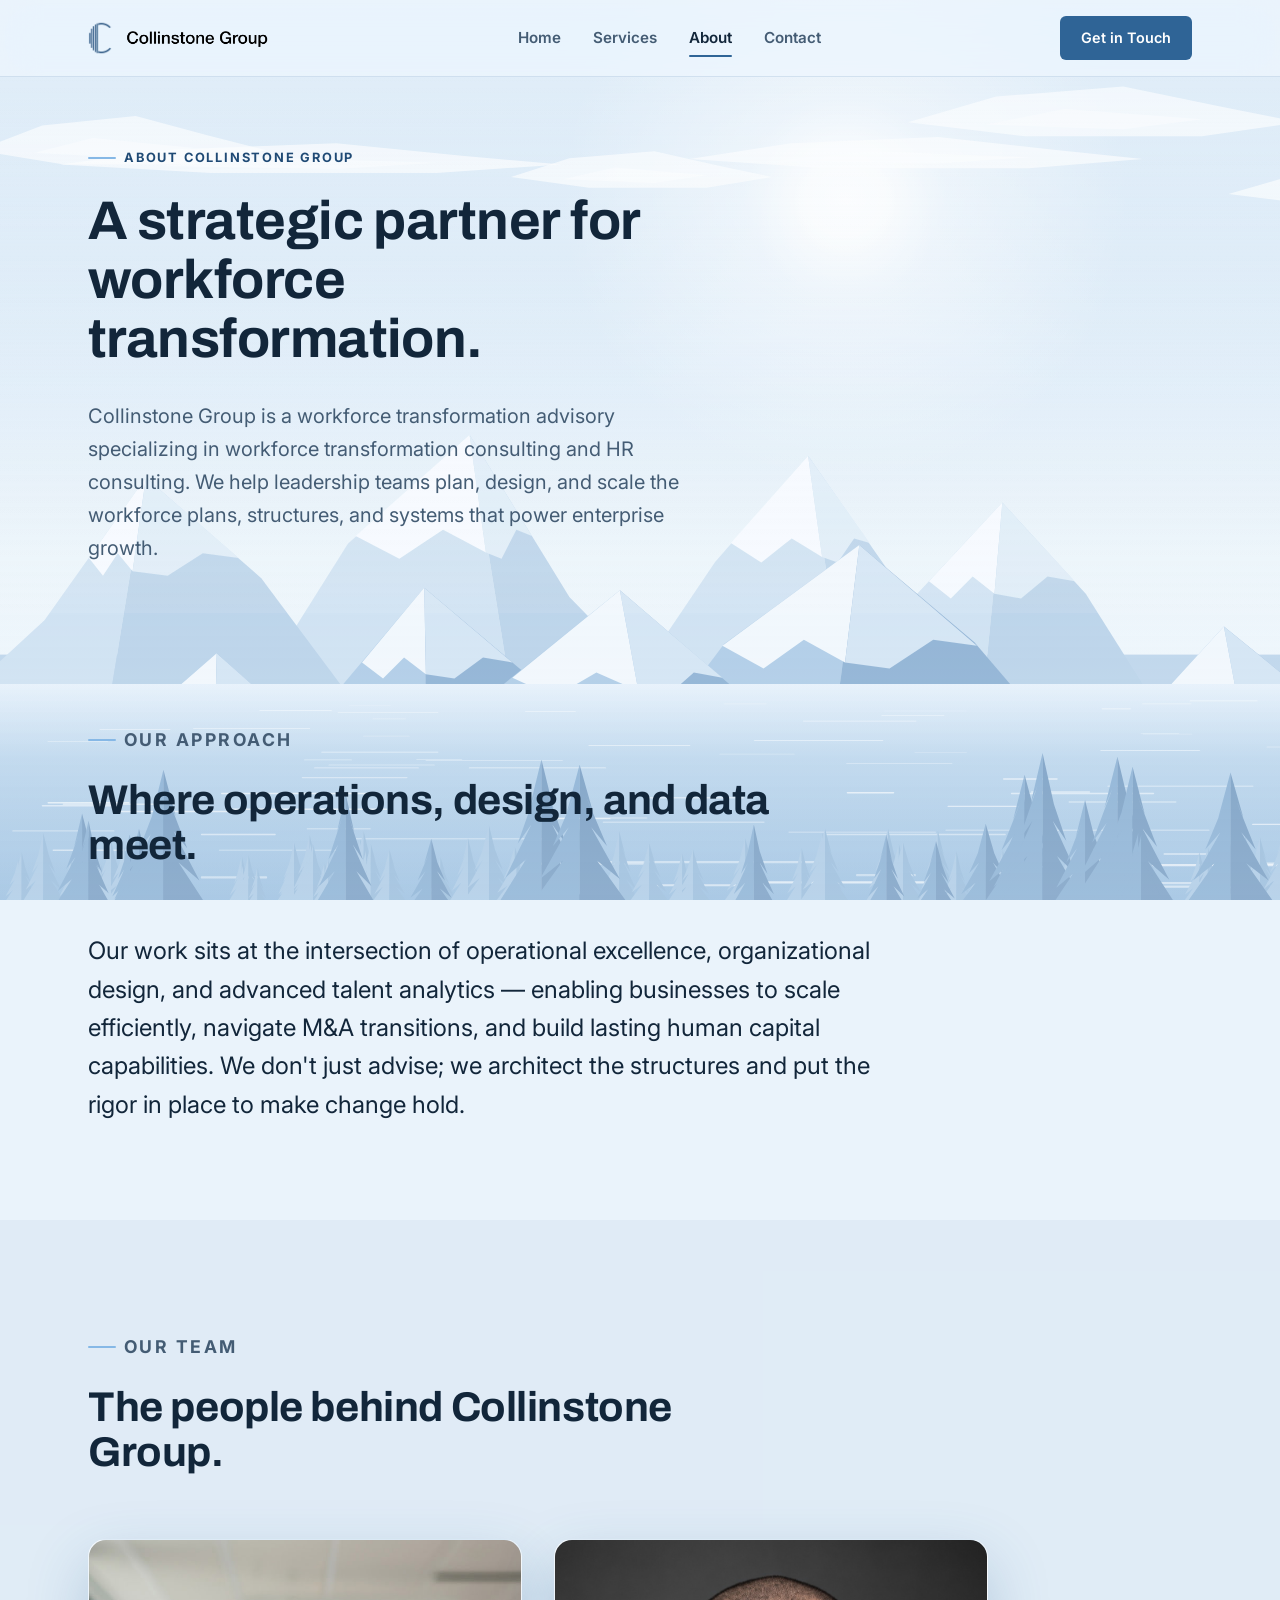
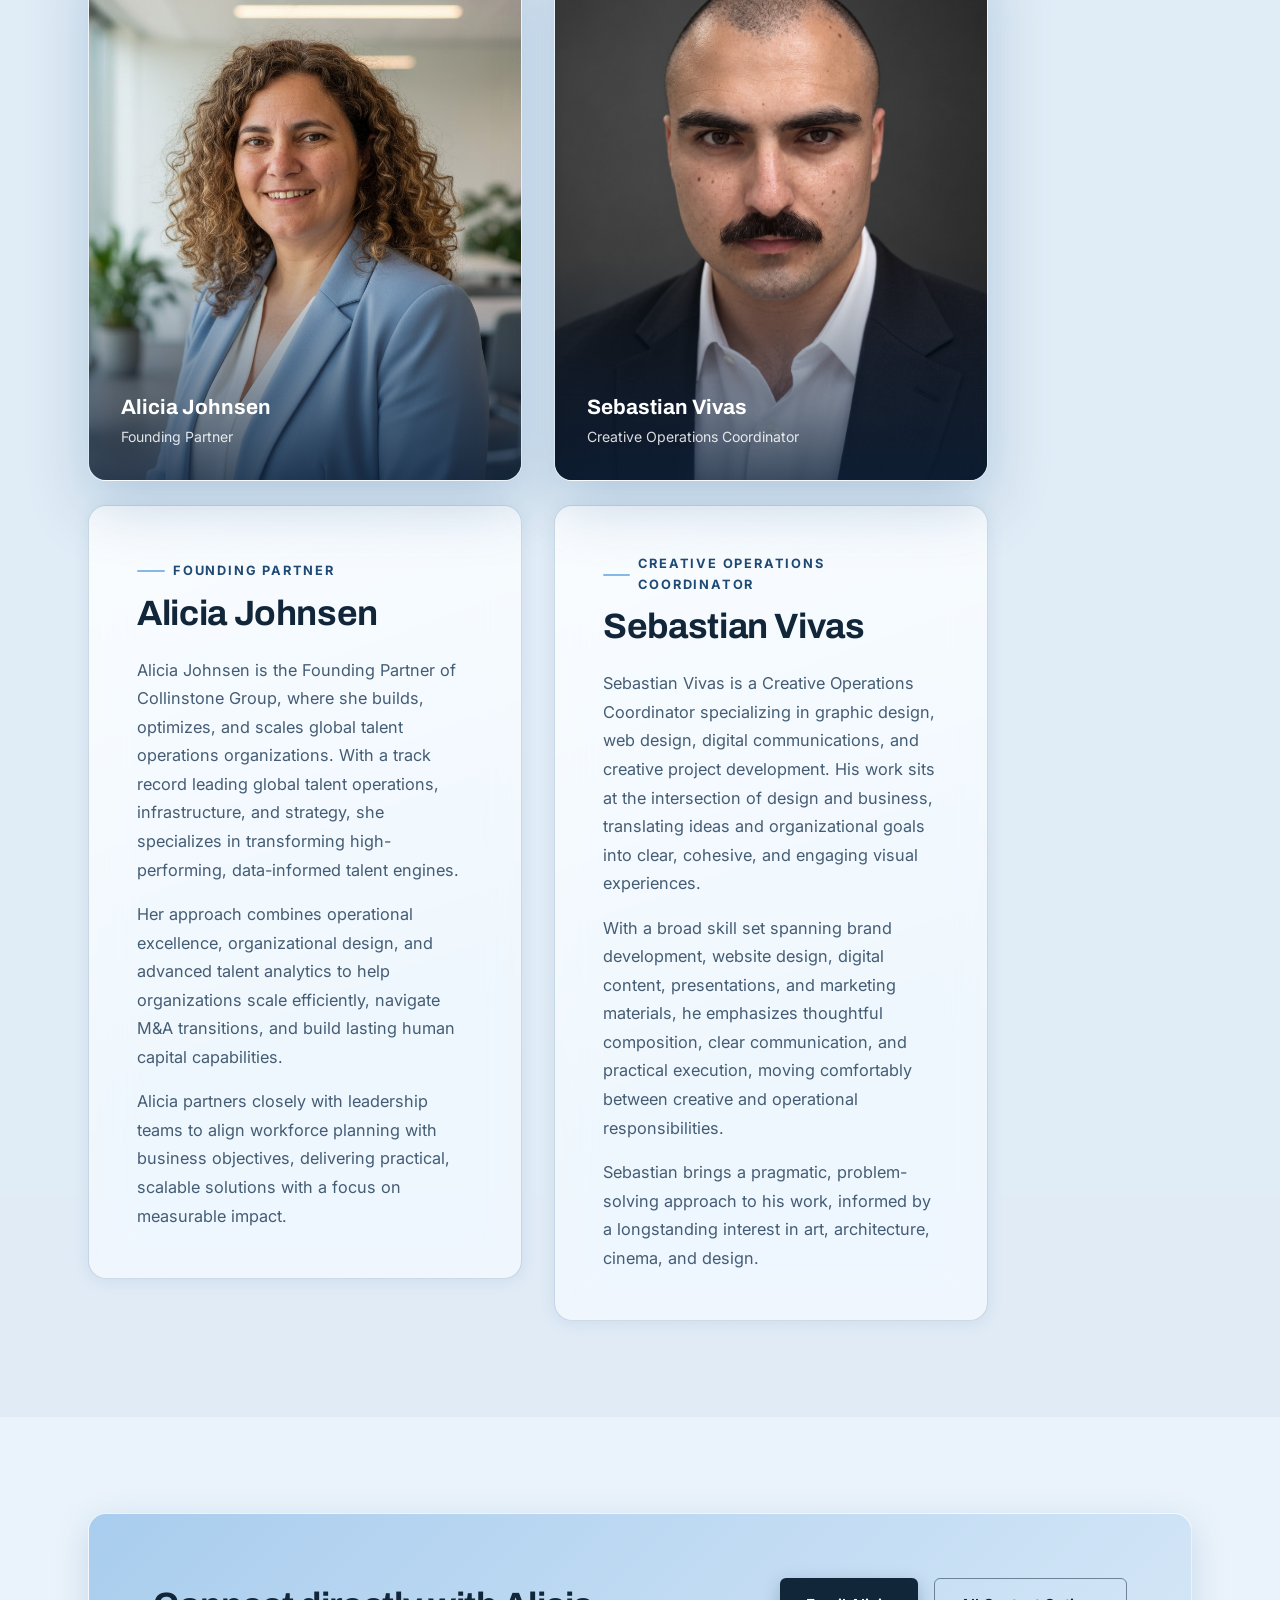
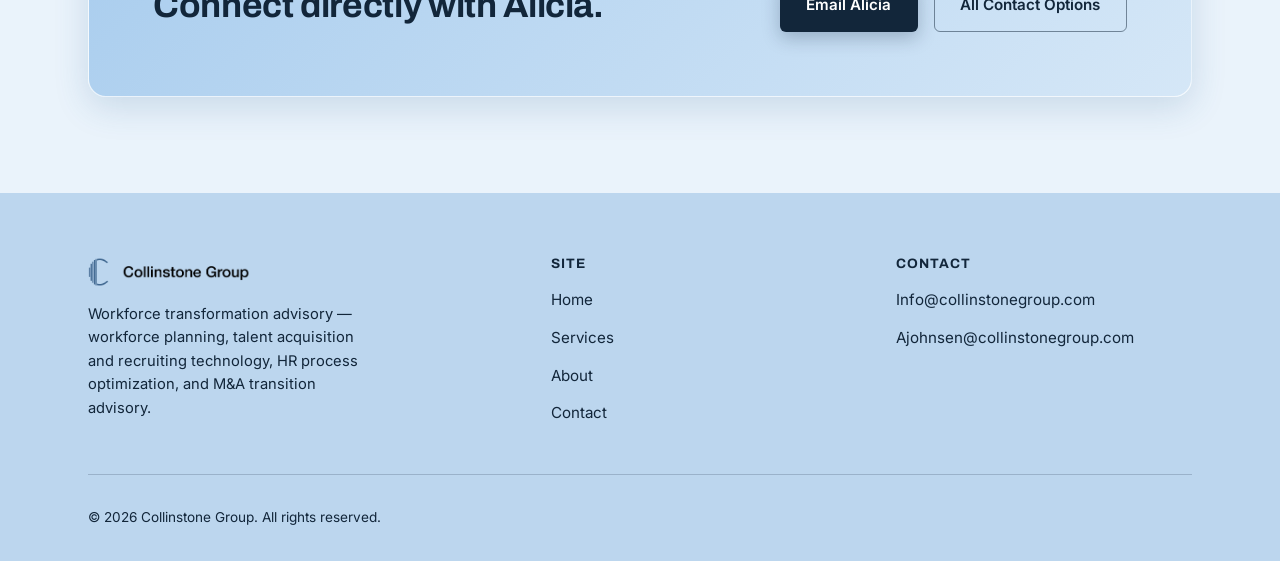
==== commit 15b0df28: "Add Our Team section with headshots and hover bios; restructure services around workforce planning -" ====
--- a/about.html
+++ b/about.html
@@ -4,7 +4,7 @@
 <meta charset="UTF-8">
 <meta name="viewport" content="width=device-width, initial-scale=1">
 <title>About — Collinstone Group</title>
-<meta name="description" content="Collinstone Group is a human resources advisory firm led by Alicia Johnsen, who builds, optimizes, and scales global talent operations organizations.">
+<meta name="description" content="Collinstone Group is a workforce transformation advisory led by Founding Partner Alicia Johnsen, specializing in workforce planning and HR consulting.">
 <link rel="preconnect" href="https://fonts.googleapis.com">
 <link rel="preconnect" href="https://fonts.gstatic.com" crossorigin>
 <link href="https://fonts.googleapis.com/css2?family=Archivo:wght@500;600;700;800&family=Inter:wght@400;500;600;700&display=swap" rel="stylesheet">
@@ -51,7 +51,7 @@
     <div class="container hero-inner">
       <p class="eyebrow">About Collinstone Group</p>
       <h1>A strategic partner for workforce transformation.</h1>
-      <p class="lede">Collinstone Group is a human resources advisory firm. We help leadership teams design, transform, and scale the people strategy, structures, and systems that power enterprise growth.</p>
+      <p class="lede">Collinstone Group is a workforce transformation advisory specializing in workforce transformation consulting and HR consulting. We help leadership teams plan, design, and scale the workforce plans, structures, and systems that power enterprise growth.</p>
     </div>
   </section>
 
@@ -60,44 +60,53 @@
     <div class="container">
       <div class="section-head" data-reveal>
         <p class="eyebrow">Our Approach</p>
-        <h2>Where strategy, design, and data meet.</h2>
+        <h2>Where operations, design, and data meet.</h2>
       </div>
-      <p class="lede-lg" data-reveal>Our work sits at the intersection of workforce strategy, organizational design, HR operations, and advanced people analytics — enabling businesses to scale efficiently, navigate M&amp;A and restructuring, and build sustainable people capabilities. We don't just advise; we architect the structures and put the rigor in place to make change hold.</p>
+      <p class="lede-lg" data-reveal>Our work sits at the intersection of operational excellence, organizational design, and advanced talent analytics — enabling businesses to scale efficiently, navigate M&amp;A transitions, and build lasting human capital capabilities. We don't just advise; we architect the structures and put the rigor in place to make change hold.</p>
     </div>
   </section>
 
-  <!-- ALICIA BIO — dedicated section -->
-  <section class="section-soft" id="alicia">
+  <!-- OUR TEAM -->
+  <section class="section-soft" id="team">
     <div class="container">
-      <div class="bio-grid">
-        <div class="bio-portrait" data-reveal>
-          <p class="bio-monogram">A<span>J</span></p>
-          <div class="bio-portrait-caption">
-            <p class="name">Alicia Johnsen</p>
-            <p class="role">Owner, Collinstone Group</p>
+      <div class="section-head" data-reveal>
+        <p class="eyebrow">Our Team</p>
+        <h2>The people behind Collinstone Group.</h2>
+      </div>
+      <p class="team-hint">Hover over a photo to read their bio.</p>
+      <div class="team-stage" data-reveal>
+        <div class="team-member">
+          <div class="bio-portrait bio-portrait--photo" tabindex="0">
+            <img class="bio-photo" src="assets/img/alicia-johnsen.jpg" alt="Portrait of Alicia Johnsen" width="1024" height="1024" loading="lazy">
+            <div class="bio-portrait-caption">
+              <p class="name">Alicia Johnsen</p>
+              <p class="role">Founding Partner</p>
+            </div>
           </div>
+          <article class="bio-card" id="alicia">
+          <p class="eyebrow">Founding Partner</p>
+          <h2>Alicia Johnsen</h2>
+          <p>Alicia Johnsen is the Founding Partner of Collinstone Group, where she builds, optimizes, and scales global talent operations organizations. With a track record leading global talent operations, infrastructure, and strategy, she specializes in transforming high-performing, data-informed talent engines.</p>
+          <p>Her approach combines operational excellence, organizational design, and advanced talent analytics to help organizations scale efficiently, navigate M&amp;A transitions, and build lasting human capital capabilities.</p>
+          <p>Alicia partners closely with leadership teams to align workforce planning with business objectives, delivering practical, scalable solutions with a focus on measurable impact.</p>
+        </article>
         </div>
 
-        <div class="bio-content" data-reveal>
-          <p class="eyebrow">Leadership</p>
-          <h2>Alicia Johnsen</h2>
-
-          <p>Alicia Johnsen builds, optimizes, and scales global talent operations organizations. With a track record leading global talent operations, infrastructure, and strategy, Alicia specializes in transforming high-performing, data-informed talent engines.</p>
-
-          <p>Her work sits at the intersection of operational excellence, organizational design, and advanced talent analytics — enabling businesses to scale efficiently, navigate M&amp;A transitions, and build sustainable people capabilities.</p>
-
-          <p>Through Collinstone Group, Alicia brings that operating rigor to the full workforce agenda — modernizing legacy HR functions, integrating workforces through major transactions, or building people infrastructure from the ground up — always with a focus on measurable business impact.</p>
-
-          <blockquote class="pull-quote">
-            "Workforce strategy should be an engine for growth — not a bottleneck to it."
-          </blockquote>
-
-          <div class="focus-tags">
-            <a class="focus-tag" href="services.html#strategy">Workforce Strategy &amp; Executive Advisory</a>
-            <a class="focus-tag" href="services.html#operating-model">Organizational Design &amp; HR Operating Models</a>
-            <a class="focus-tag" href="services.html#analytics">People Analytics &amp; Operational Rigor</a>
-            <a class="focus-tag" href="services.html#transformation">Transaction &amp; Transformation Integration</a>
+        <div class="team-member">
+          <div class="bio-portrait bio-portrait--photo" tabindex="0">
+            <img class="bio-photo" src="assets/img/sebastian-vivas.jpg" alt="Portrait of Sebastian Vivas" width="1145" height="1374" loading="lazy">
+            <div class="bio-portrait-caption">
+              <p class="name">Sebastian Vivas</p>
+              <p class="role">Creative Operations Coordinator</p>
+            </div>
           </div>
+          <article class="bio-card" id="sebastian">
+          <p class="eyebrow">Creative Operations Coordinator</p>
+          <h2>Sebastian Vivas</h2>
+          <p>Sebastian Vivas is a Creative Operations Coordinator specializing in graphic design, web design, digital communications, and creative project development. His work sits at the intersection of design and business, translating ideas and organizational goals into clear, cohesive, and engaging visual experiences.</p>
+          <p>With a broad skill set spanning brand development, website design, digital content, presentations, and marketing materials, he emphasizes thoughtful composition, clear communication, and practical execution, moving comfortably between creative and operational responsibilities.</p>
+          <p>Sebastian brings a pragmatic, problem-solving approach to his work, informed by a longstanding interest in art, architecture, cinema, and design.</p>
+        </article>
         </div>
       </div>
     </div>
@@ -126,7 +135,7 @@
           <img class="mark" src="assets/img/logo-mark.png" alt="" width="30" height="30">
           <img class="wordmark" src="assets/img/logo-wordmark.png" alt="Collinstone Group">
         </div>
-        <p>Strategic workforce transformation advisory — workforce strategy, HR operating models, people analytics, and transaction integration.</p>
+        <p>Workforce transformation advisory — workforce planning, talent acquisition and recruiting technology, HR process optimization, and M&amp;A transition advisory.</p>
       </div>
       <div class="footer-col">
         <h4>Site</h4>
--- a/assets/css/styles.css
+++ b/assets/css/styles.css
@@ -719,6 +719,187 @@
   background: radial-gradient(ellipse 90% 55% at 50% 0%, rgba(255, 255, 255, 0.45) 0%, transparent 60%);
 }
 
+.team-grid {
+  display: grid;
+  grid-template-columns: repeat(2, minmax(0, 1fr));
+  gap: var(--space-6);
+  max-width: 820px;
+}
+
+.team-grid .bio-portrait { aspect-ratio: 4 / 5; }
+
+.team-more { margin-top: var(--space-6); }
+
+.bio-single .bio-content { max-width: 46rem; }
+
+@media (max-width: 640px) {
+  .team-grid { grid-template-columns: 1fr; }
+}
+
+.team-stage {
+  display: grid;
+  grid-template-columns: repeat(2, minmax(0, 1fr));
+  gap: var(--space-7) var(--space-6);
+  max-width: 900px;
+}
+
+@media (max-width: 860px) {
+  .team-stage { grid-template-columns: 1fr; max-width: 460px; }
+}
+
+.team-member { position: relative; }
+.team-member .bio-portrait { z-index: 1; }
+.team-member .bio-card { margin-top: var(--space-5); }
+.team-hint { display: none; }
+
+/* On wide screens with a mouse, the photos start large. Hovering one slides the
+   pair sideways and the bio slides out from behind the photo. Everywhere else
+   (touch, narrow) the bios simply sit under each photo. */
+@media (hover: hover) and (min-width: 1400px) {
+  #team { overflow-x: clip; }
+
+  .team-stage {
+    display: flex;
+    justify-content: center;
+    gap: 40px;
+    max-width: none;
+  }
+
+  .team-member {
+    flex: none;
+    width: 420px;
+    height: 640px;
+    transition: transform 0.6s cubic-bezier(0.34, 1.1, 0.5, 1);
+  }
+
+  .team-member .bio-portrait {
+    position: absolute;
+    inset: 0;
+    aspect-ratio: auto;
+    cursor: pointer;
+    transition: box-shadow 0.35s var(--ease);
+  }
+
+  .team-member .bio-card {
+    position: absolute;
+    top: 0;
+    width: 420px;
+    height: 640px;
+    margin: 0;
+    padding: var(--space-6);
+    display: flex;
+    flex-direction: column;
+    justify-content: center;
+    z-index: 0;
+    opacity: 0;
+    visibility: hidden;
+    pointer-events: none;
+    transition: transform 0.55s cubic-bezier(0.34, 1.2, 0.5, 1), opacity 0.35s var(--ease), visibility 0s linear 0.55s;
+  }
+
+  /* Bios open on the outer side, tucked behind their photo until hovered */
+  .team-member:first-child .bio-card {
+    right: calc(100% + 20px);
+    transform: translateX(440px) scale(0.95);
+  }
+
+  .team-member:last-child .bio-card {
+    left: calc(100% + 20px);
+    transform: translateX(-440px) scale(0.95);
+  }
+
+  /* Bridges the small gap between photo and bio so the hover never drops */
+  .team-member .bio-card::after {
+    content: "";
+    position: absolute;
+    top: 0;
+    bottom: 0;
+    width: 28px;
+  }
+  .team-member:first-child .bio-card::after { left: 100%; }
+  .team-member:last-child .bio-card::after { right: 100%; }
+
+  .team-member:hover .bio-card,
+  .team-member:focus-within .bio-card {
+    opacity: 1;
+    visibility: visible;
+    pointer-events: auto;
+    transform: none;
+    transition-delay: 0s;
+  }
+
+  .team-member:hover .bio-portrait,
+  .team-member:focus-within .bio-portrait {
+    box-shadow: var(--shadow-lg);
+  }
+
+  /* Slide the whole pair over to make room, keeping it centred */
+  .team-stage:has(.team-member:first-child:hover) .team-member,
+  .team-stage:has(.team-member:first-child:focus-within) .team-member { transform: translateX(230px); }
+
+  .team-stage:has(.team-member:last-child:hover) .team-member,
+  .team-stage:has(.team-member:last-child:focus-within) .team-member { transform: translateX(-230px); }
+
+  .team-member .bio-card h2 { font-size: 1.6rem; margin-bottom: var(--space-4); }
+  .team-member .bio-card p:not(.eyebrow) { font-size: 0.98rem; line-height: 1.65; }
+
+  .team-hint {
+    display: block;
+    text-align: center;
+    margin: 0 0 var(--space-5);
+    color: var(--color-accent-text);
+    font-size: 1rem;
+    font-weight: 600;
+  }
+}
+
+.bio-card {
+  background: linear-gradient(160deg, rgba(255, 255, 255, 0.85) 0%, rgba(255, 255, 255, 0.55) 70%);
+  backdrop-filter: blur(20px) saturate(160%);
+  -webkit-backdrop-filter: blur(20px) saturate(160%);
+  border: 1px solid var(--color-border);
+  border-radius: var(--radius-lg);
+  padding: var(--space-7);
+  box-shadow: var(--shadow-sm);
+  scroll-margin-top: 96px;
+}
+
+.bio-card h2 {
+  font-size: clamp(1.7rem, 3vw, 2.2rem);
+  margin-bottom: var(--space-5);
+}
+
+.bio-card .eyebrow { margin-bottom: var(--space-3); }
+
+.bio-card p:not(.eyebrow) {
+  color: var(--color-muted);
+  font-size: 1.02rem;
+  line-height: 1.75;
+  margin-bottom: var(--space-4);
+}
+
+.bio-card p:last-child { margin-bottom: 0; }
+
+.bio-portrait--photo::before { display: none; }
+
+.bio-portrait--photo::after {
+  z-index: 1;
+  background: linear-gradient(180deg, rgba(10, 30, 55, 0) 58%, rgba(10, 30, 55, 0.78) 100%);
+}
+
+.bio-photo {
+  position: absolute;
+  inset: 0;
+  width: 100%;
+  height: 100%;
+  object-fit: cover;
+  object-position: 50% 22%;
+}
+
+.bio-portrait--photo .bio-portrait-caption { z-index: 2; }
+.bio-portrait--photo .bio-portrait-caption .name { color: #ffffff; }
+.bio-portrait--photo .bio-portrait-caption .role { color: rgba(255, 255, 255, 0.85); }
+
 .bio-monogram {
   position: relative;
   z-index: 1;
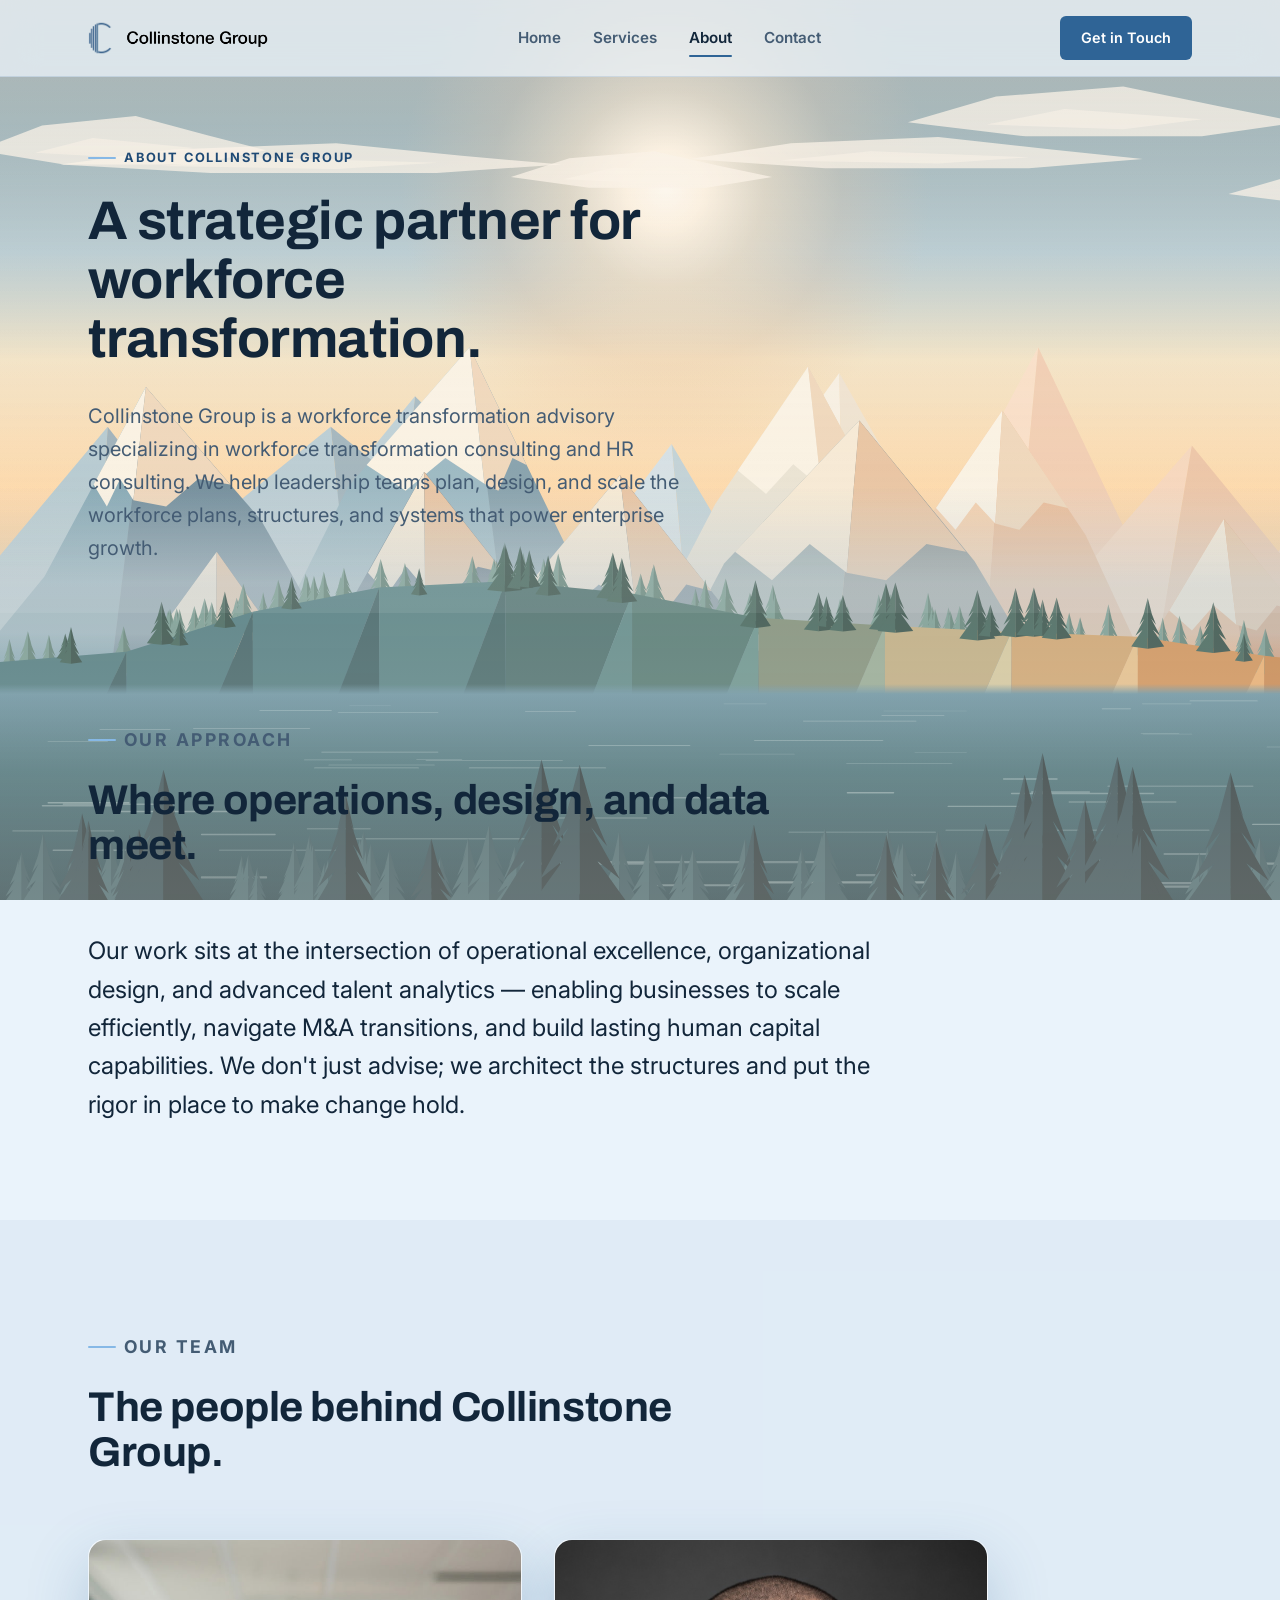
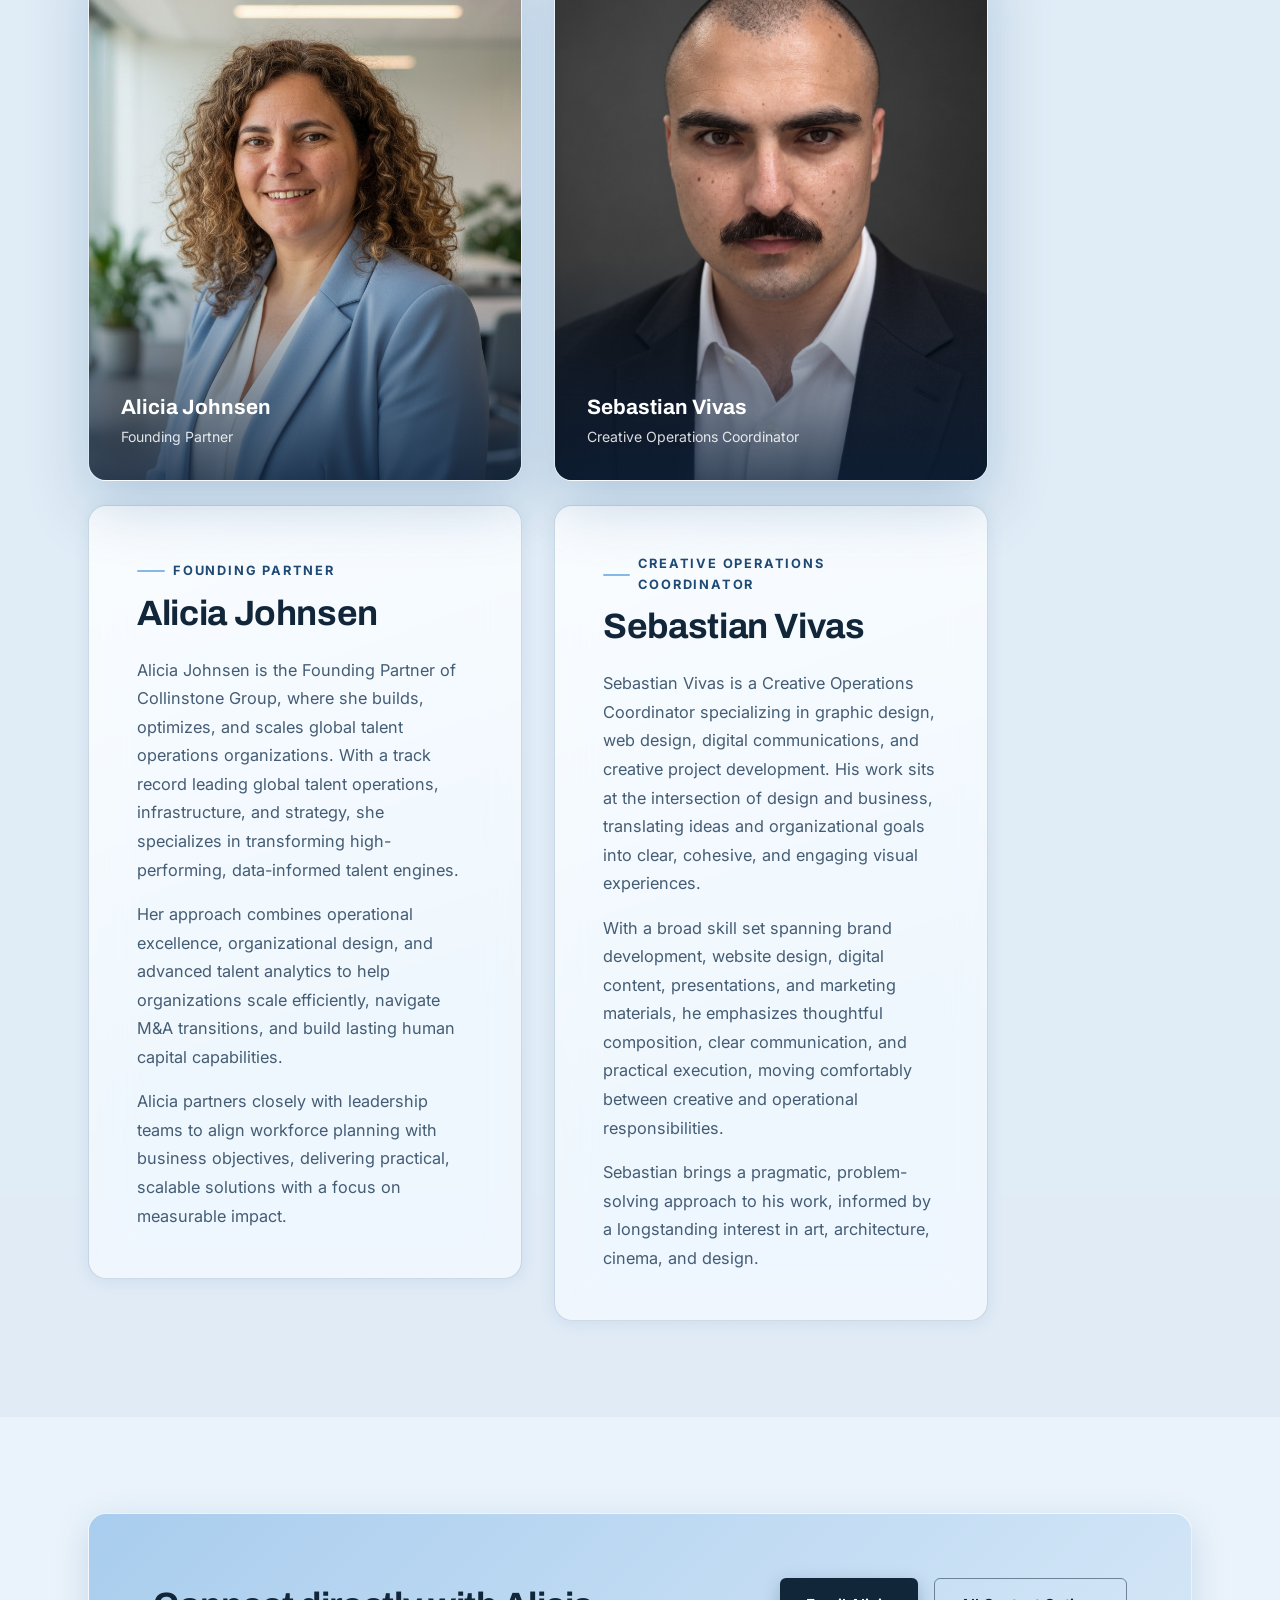
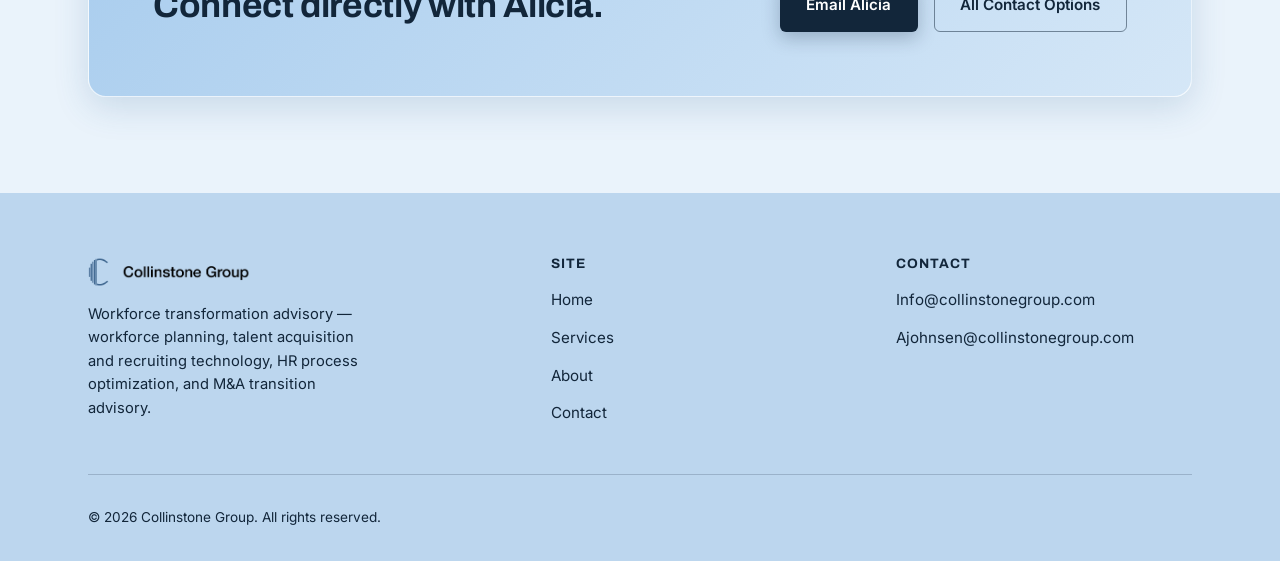
==== commit 49e2288d: "Rework mountain background scene: fix gradient artifact, add haze and hillside treeline Fixes a recu" ====
--- a/about.html
+++ b/about.html
@@ -15,8 +15,12 @@
 <div class="bg-scene" aria-hidden="true">
   <div class="bg-sun"></div>
   <img class="bg-layer" style="--h:26vh;--ar:8.667;top:7vh" src="assets/img/nordic-clouds.svg" alt="" width="3600" height="300">
+  <img class="bg-layer" style="--h:52vh;--ar:6;bottom:20vh" src="assets/img/nordic-farthest.svg" alt="" width="3600" height="600">
   <img class="bg-layer" style="--h:52vh;--ar:6;bottom:16vh" src="assets/img/nordic-far.svg" alt="" width="3600" height="600">
   <img class="bg-layer" style="--h:56vh;--ar:7;bottom:8vh" src="assets/img/nordic-mid.svg" alt="" width="3600" height="600">
+  <div class="bg-haze" aria-hidden="true"></div>
+  <img class="bg-layer" style="--h:42vh;--ar:8.696;bottom:-2vh" src="assets/img/nordic-hillpines.svg" alt="" width="4000" height="460">
+  <img class="bg-layer" style="--h:42vh;--ar:8.696;bottom:-2vh" src="assets/img/nordic-foothills.svg" alt="" width="4000" height="460">
   <img class="bg-layer" style="--h:24vh;--ar:16.667;bottom:0" src="assets/img/nordic-water.svg" alt="" width="3600" height="300">
   <img class="bg-layer" style="--h:20vh;--ar:15;bottom:-1vh" src="assets/img/nordic-pines-back.svg" alt="" width="3600" height="600">
   <img class="bg-layer" style="--h:24vh;--ar:20;bottom:-2vh" src="assets/img/nordic-pines-front.svg" alt="" width="3600" height="600">
--- a/assets/css/styles.css
+++ b/assets/css/styles.css
@@ -84,9 +84,11 @@
 }
 
 /* =========================================================
-   Nordic mountain background (site-wide)
-   Layers slide sideways as the page scrolls down (see main.js).
-   Nearer layers are wider, so they travel further: parallax.
+   Sunset mountain background (site-wide)
+   A limited teal + orange palette: dark teal at the sky's edges warming to
+   a pale sun and a burnt-orange ridge at the centre — echoing the flat
+   sunset-landscape reference. Layers slide sideways as the page scrolls
+   down (see main.js); nearer layers are wider, so they travel further.
    ========================================================= */
 
 .bg-scene {
@@ -95,18 +97,18 @@
   z-index: -2;
   overflow: hidden;
   pointer-events: none;
-  background: linear-gradient(180deg, #b9d6ef 0%, #d3e6f6 34%, #ebf4fb 62%, #f7fbfe 100%);
+  background: linear-gradient(180deg, #163947 0%, #3e6d80 14%, #8fb1c0 28%, #f0ddb8 40%, #ffcf94 55%, #ffb35c 70%, #ff9a4d 85%, #ff8a3d 100%);
 }
 
 .bg-sun {
   position: absolute;
-  left: 66%;
-  top: 22%;
-  width: min(46vw, 620px);
+  left: 52%;
+  top: 21%;
+  width: min(42vw, 560px);
   aspect-ratio: 1;
   transform: translate(-50%, -50%);
   border-radius: 50%;
-  background: radial-gradient(circle, #ffffff 0%, rgba(255, 255, 255, 0.95) 9%, rgba(255, 255, 255, 0.5) 24%, rgba(255, 255, 255, 0) 68%);
+  background: radial-gradient(circle, #fdf8ee 0%, #fbecd6 10%, rgba(247, 210, 165, 0.6) 26%, rgba(233, 158, 96, 0.22) 46%, rgba(233, 158, 96, 0) 70%);
 }
 
 .bg-layer {
@@ -117,13 +119,30 @@
   max-width: none;
   will-change: transform;
   user-select: none;
+  /* Softens the top edge of every layer, so wherever one layer's coverage
+     first begins below the sky (or a thin gap between two layers), it
+     fades in rather than cutting in as a hard, flat-topped edge. */
+  mask-image: linear-gradient(180deg, transparent 0, #000 10px, #000 100%);
+  -webkit-mask-image: linear-gradient(180deg, transparent 0, #000 10px, #000 100%);
 }
 
 /* Keeps text readable wherever the peaks and pines happen to be */
 .bg-veil {
   position: absolute;
   inset: 0;
-  background: linear-gradient(180deg, rgba(240, 247, 253, 0.5) 0%, rgba(240, 247, 253, 0.12) 45%, rgba(240, 247, 253, 0.3) 100%);
+  background: linear-gradient(180deg, rgba(247, 236, 219, 0.55) 0%, rgba(247, 236, 219, 0.15) 40%, rgba(247, 236, 219, 0.32) 100%);
+}
+
+/* A soft band of atmospheric haze sitting in the depth gap between the
+   mountains and the foothills in front of them — lighter, cooler, and
+   flatter than either, the way distant terrain hazes over with distance. */
+.bg-haze {
+  position: absolute;
+  left: 0;
+  right: 0;
+  top: 54vh;
+  height: 24vh;
+  background: linear-gradient(180deg, rgba(184, 200, 210, 0) 0%, rgba(184, 200, 210, 0.6) 45%, rgba(184, 200, 210, 0.6) 68%, rgba(184, 200, 210, 0) 100%);
 }
 
 img {
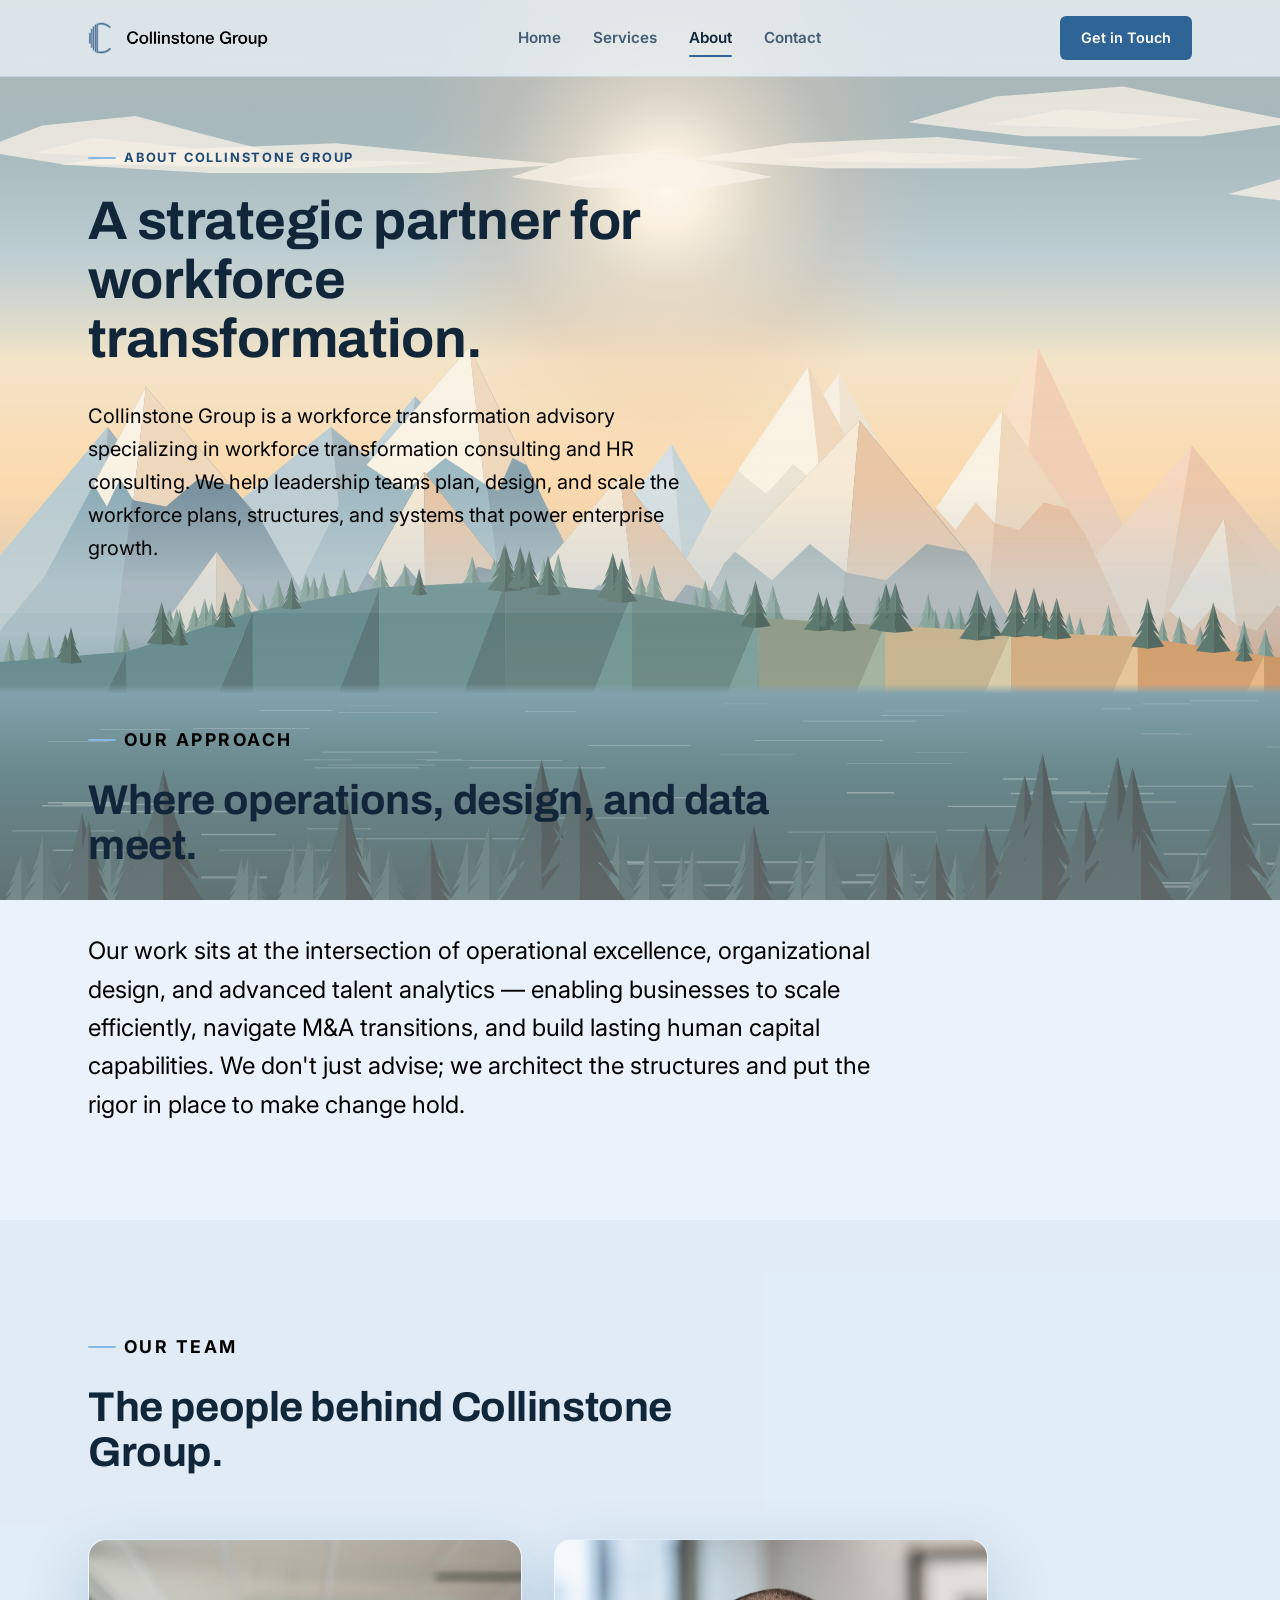
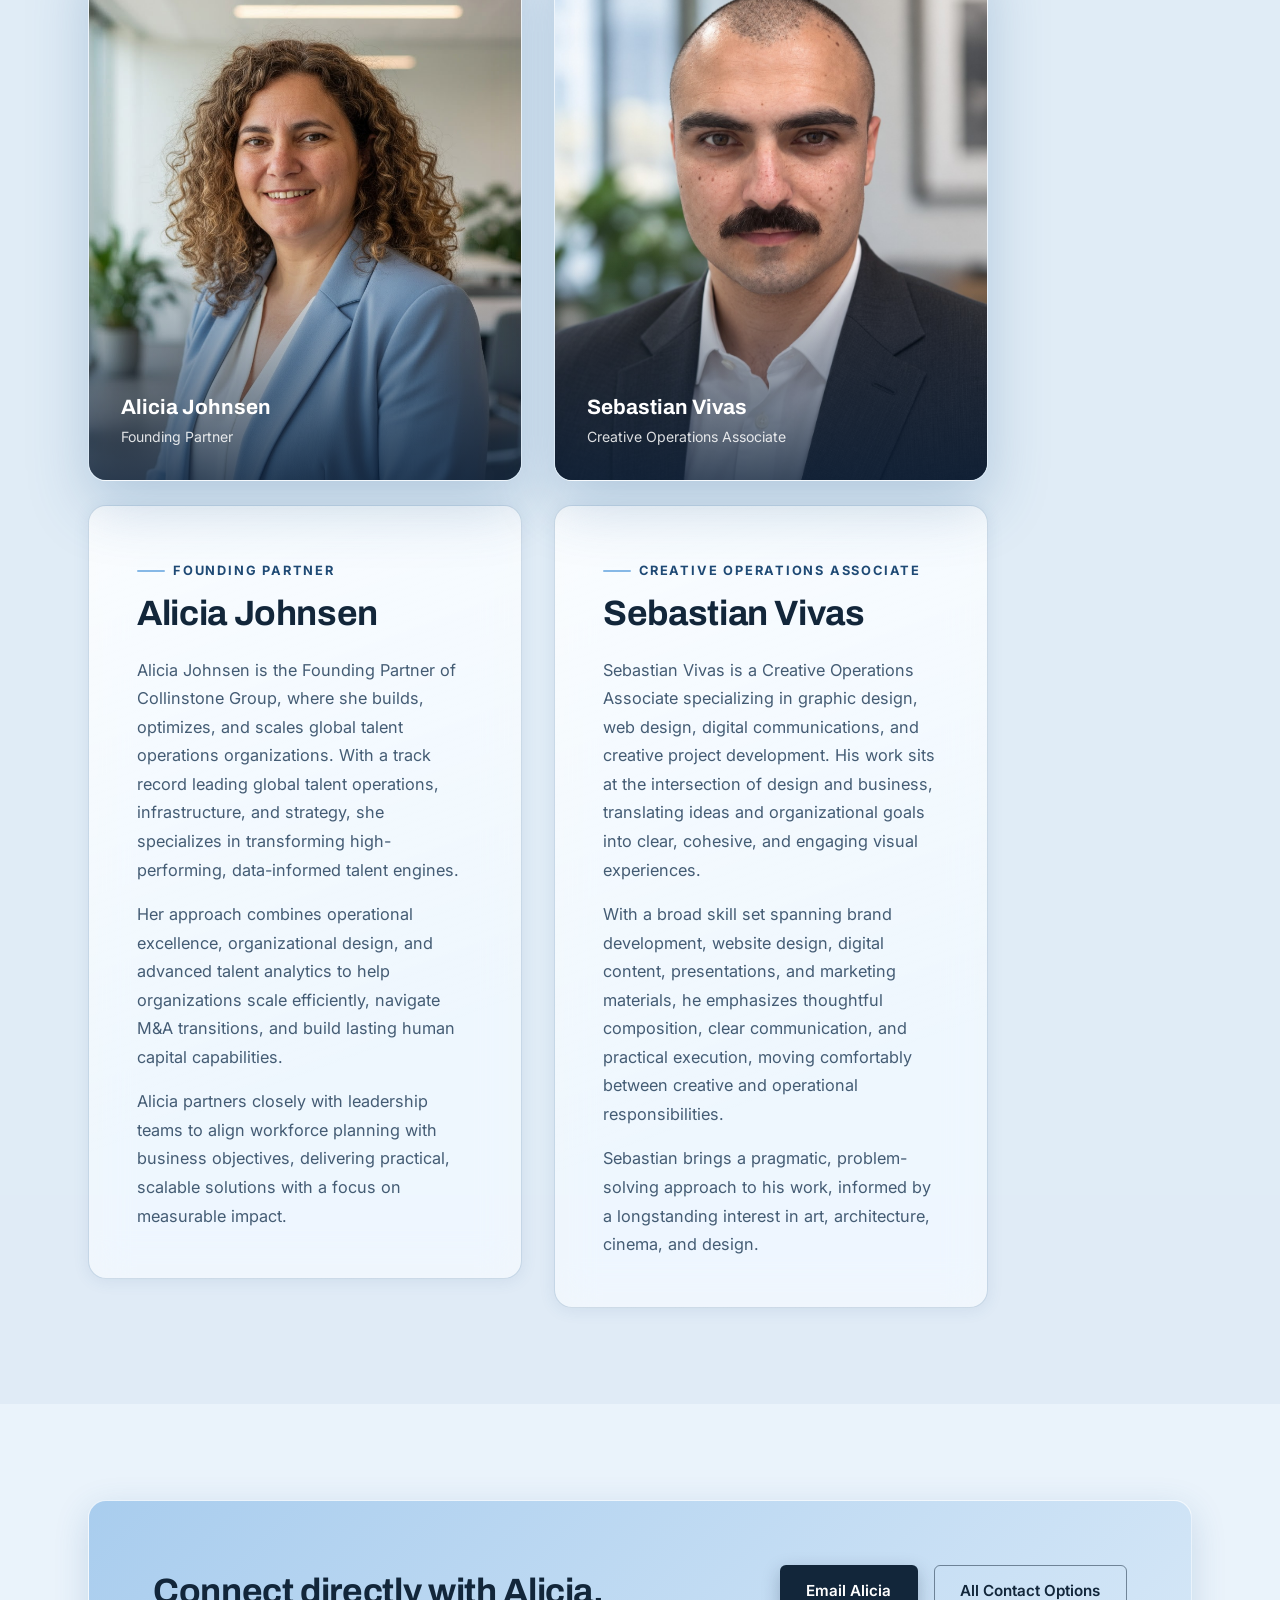
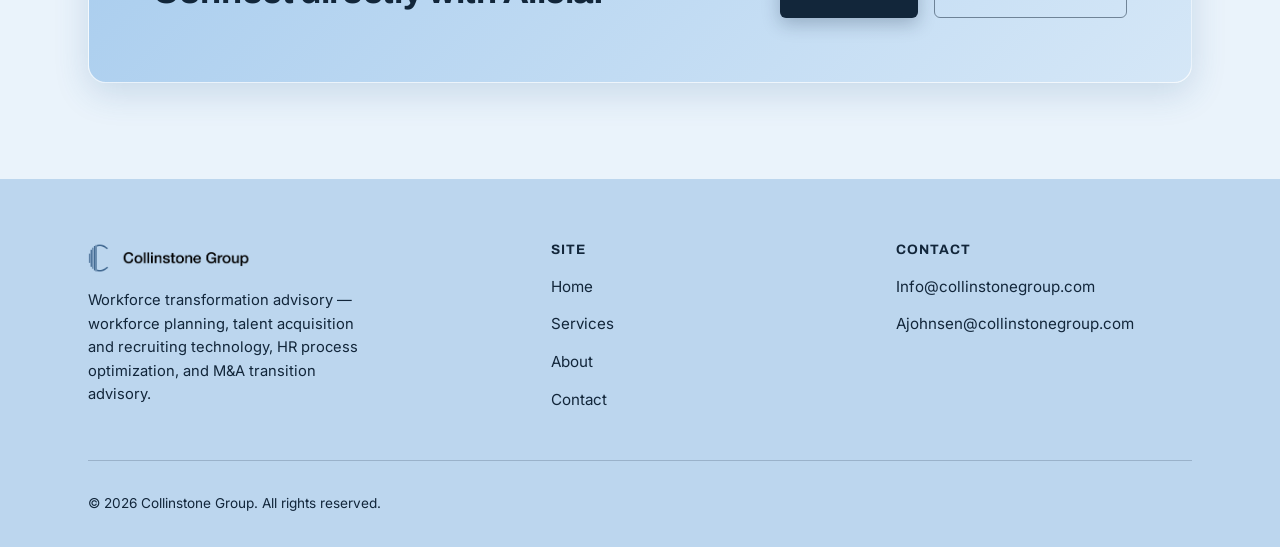
==== commit e8b0e086: "Update Sebastian's headshot and title, darken uncarded body copy Swaps in the new professional heads" ====
--- a/about.html
+++ b/about.html
@@ -101,13 +101,13 @@
             <img class="bio-photo" src="assets/img/sebastian-vivas.jpg" alt="Portrait of Sebastian Vivas" width="1145" height="1374" loading="lazy">
             <div class="bio-portrait-caption">
               <p class="name">Sebastian Vivas</p>
-              <p class="role">Creative Operations Coordinator</p>
+              <p class="role">Creative Operations Associate</p>
             </div>
           </div>
           <article class="bio-card" id="sebastian">
-          <p class="eyebrow">Creative Operations Coordinator</p>
+          <p class="eyebrow">Creative Operations Associate</p>
           <h2>Sebastian Vivas</h2>
-          <p>Sebastian Vivas is a Creative Operations Coordinator specializing in graphic design, web design, digital communications, and creative project development. His work sits at the intersection of design and business, translating ideas and organizational goals into clear, cohesive, and engaging visual experiences.</p>
+          <p>Sebastian Vivas is a Creative Operations Associate specializing in graphic design, web design, digital communications, and creative project development. His work sits at the intersection of design and business, translating ideas and organizational goals into clear, cohesive, and engaging visual experiences.</p>
           <p>With a broad skill set spanning brand development, website design, digital content, presentations, and marketing materials, he emphasizes thoughtful composition, clear communication, and practical execution, moving comfortably between creative and operational responsibilities.</p>
           <p>Sebastian brings a pragmatic, problem-solving approach to his work, informed by a longstanding interest in art, architecture, cinema, and design.</p>
         </article>
--- a/assets/css/styles.css
+++ b/assets/css/styles.css
@@ -450,7 +450,7 @@
 .hero .lede {
   margin-top: var(--space-6);
   font-size: clamp(1.05rem, 1.6vw, 1.25rem);
-  color: var(--color-muted);
+  color: #000;
   max-width: 46ch;
   line-height: 1.65;
 }
@@ -493,14 +493,14 @@
 .section-head p {
   margin-top: var(--space-4);
   font-size: 1.1rem;
-  color: var(--color-muted);
+  color: #000;
   line-height: 1.65;
 }
 
 .lede-lg {
   font-size: clamp(1.15rem, 2vw, 1.5rem);
   line-height: 1.6;
-  color: var(--color-ink);
+  color: #000;
   max-width: 52rem;
 }
 
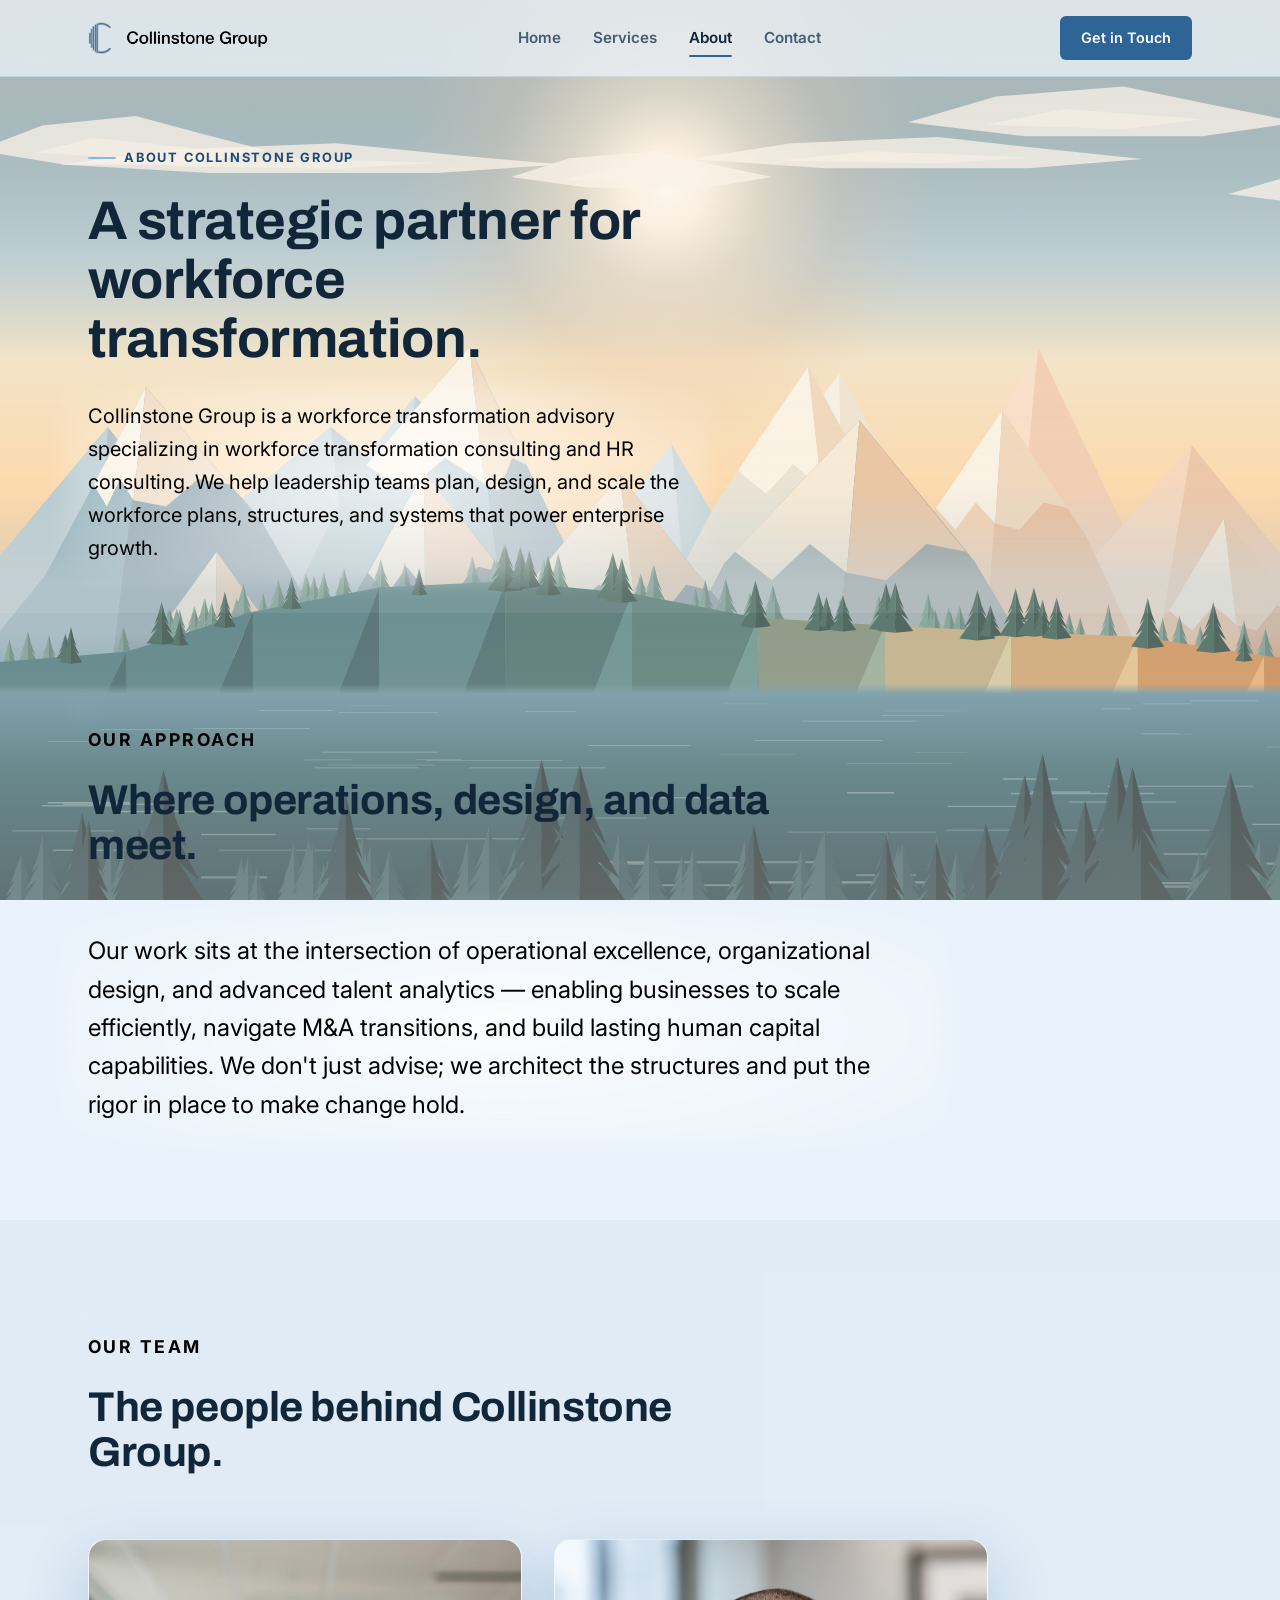
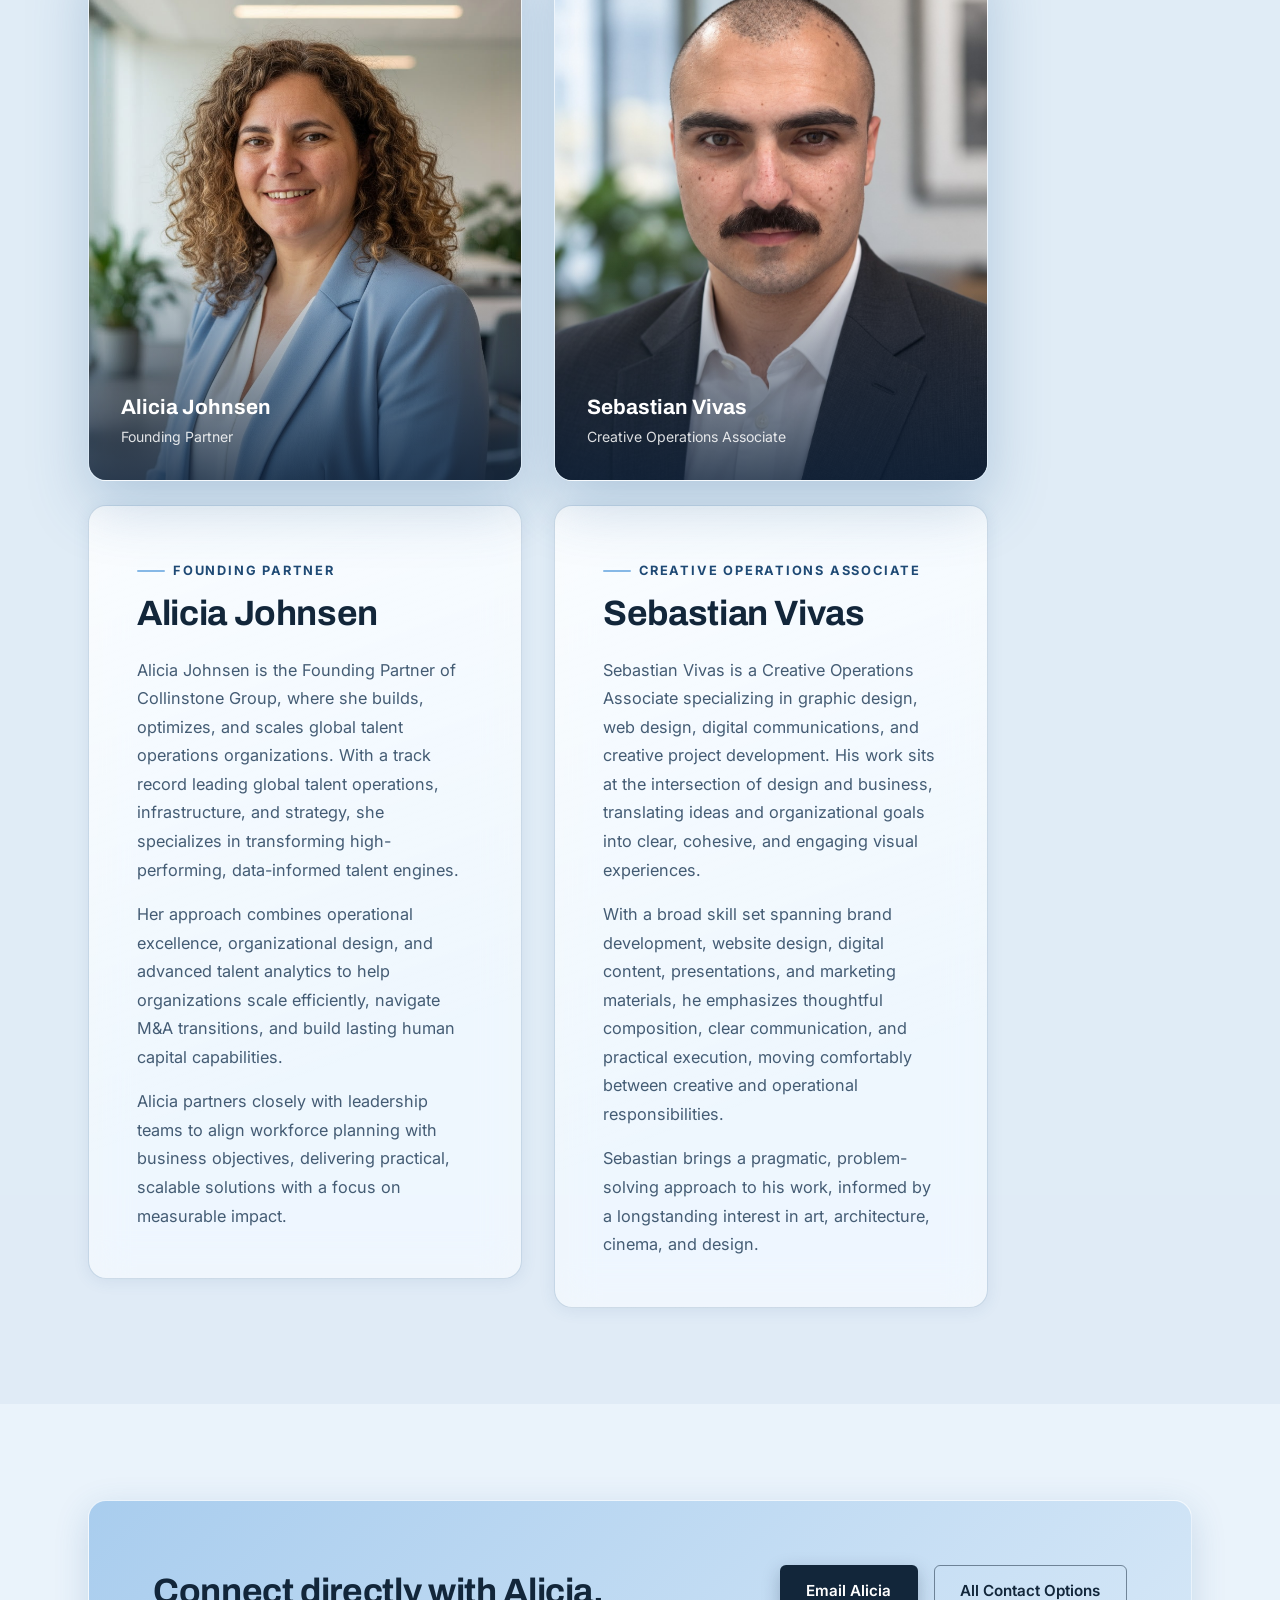
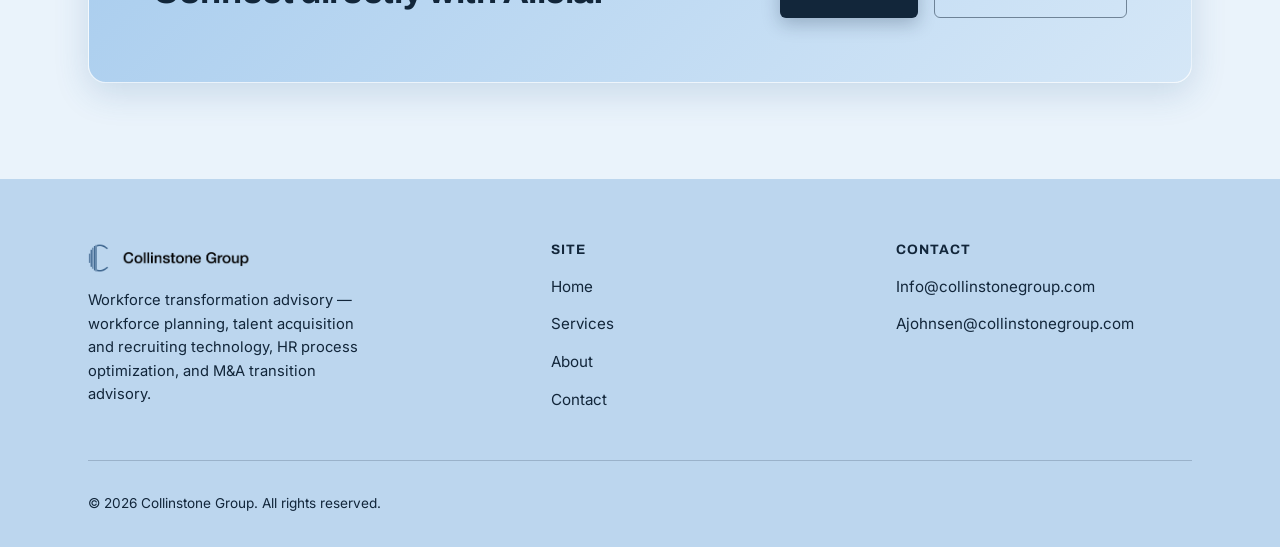
==== commit 88f752c9: "Make clouds drift independently and add a soft haze behind uncarded body copy Clouds now loop on the" ====
--- a/about.html
+++ b/about.html
@@ -14,7 +14,10 @@
 <body>
 <div class="bg-scene" aria-hidden="true">
   <div class="bg-sun"></div>
-  <img class="bg-layer" style="--h:26vh;--ar:8.667;top:7vh" src="assets/img/nordic-clouds.svg" alt="" width="3600" height="300">
+  <div class="bg-cloud-track" style="--h:26vh;--ar:8.667">
+    <img class="bg-cloud-img" src="assets/img/nordic-clouds.svg" alt="" width="3600" height="300">
+    <img class="bg-cloud-img" src="assets/img/nordic-clouds.svg" alt="" width="3600" height="300">
+  </div>
   <img class="bg-layer" style="--h:52vh;--ar:6;bottom:20vh" src="assets/img/nordic-farthest.svg" alt="" width="3600" height="600">
   <img class="bg-layer" style="--h:52vh;--ar:6;bottom:16vh" src="assets/img/nordic-far.svg" alt="" width="3600" height="600">
   <img class="bg-layer" style="--h:56vh;--ar:7;bottom:8vh" src="assets/img/nordic-mid.svg" alt="" width="3600" height="600">
--- a/assets/css/styles.css
+++ b/assets/css/styles.css
@@ -143,6 +143,34 @@
   top: 54vh;
   height: 24vh;
   background: linear-gradient(180deg, rgba(184, 200, 210, 0) 0%, rgba(184, 200, 210, 0.6) 45%, rgba(184, 200, 210, 0.6) 68%, rgba(184, 200, 210, 0) 100%);
+}
+
+/* The cloud layer drifts on its own continuous loop rather than panning
+   with scroll like the other layers: two copies sit side by side and the
+   track slides left exactly one copy-width, so it wraps seamlessly. */
+.bg-cloud-track {
+  position: absolute;
+  left: 0;
+  top: 7vh;
+  display: flex;
+  height: var(--h);
+  width: max-content;
+  pointer-events: none;
+  animation: cloud-drift 110s linear infinite;
+}
+
+.bg-cloud-img {
+  display: block;
+  height: 100%;
+  width: calc(var(--h) * var(--ar));
+  flex-shrink: 0;
+  mask-image: linear-gradient(180deg, transparent 0, #000 10px, #000 100%);
+  -webkit-mask-image: linear-gradient(180deg, transparent 0, #000 10px, #000 100%);
+}
+
+@keyframes cloud-drift {
+  from { transform: translate3d(0, 0, 0); }
+  to { transform: translate3d(-50%, 0, 0); }
 }
 
 img {
@@ -448,6 +476,7 @@
 }
 
 .hero .lede {
+  position: relative;
   margin-top: var(--space-6);
   font-size: clamp(1.05rem, 1.6vw, 1.25rem);
   color: #000;
@@ -491,6 +520,7 @@
 }
 
 .section-head p {
+  position: relative;
   margin-top: var(--space-4);
   font-size: 1.1rem;
   color: #000;
@@ -498,10 +528,27 @@
 }
 
 .lede-lg {
+  position: relative;
   font-size: clamp(1.15rem, 2vw, 1.5rem);
   line-height: 1.6;
   color: #000;
   max-width: 52rem;
+}
+
+/* A soft white haze sitting behind body copy that has no card/panel of its
+   own, so it stays legible over the busy background scene without reading
+   as a hard-edged box — the gradient fades out well before the pseudo
+   element's own bounds. */
+.hero .lede::before,
+.section-head p::before,
+.lede-lg::before {
+  content: "";
+  position: absolute;
+  inset: -0.85em -1.1em;
+  z-index: -1;
+  background: radial-gradient(ellipse 65% 75% at 50% 50%, rgba(255, 255, 255, 0.8) 0%, rgba(255, 255, 255, 0.4) 50%, rgba(255, 255, 255, 0) 100%);
+  filter: blur(10px);
+  pointer-events: none;
 }
 
 /* =========================================================
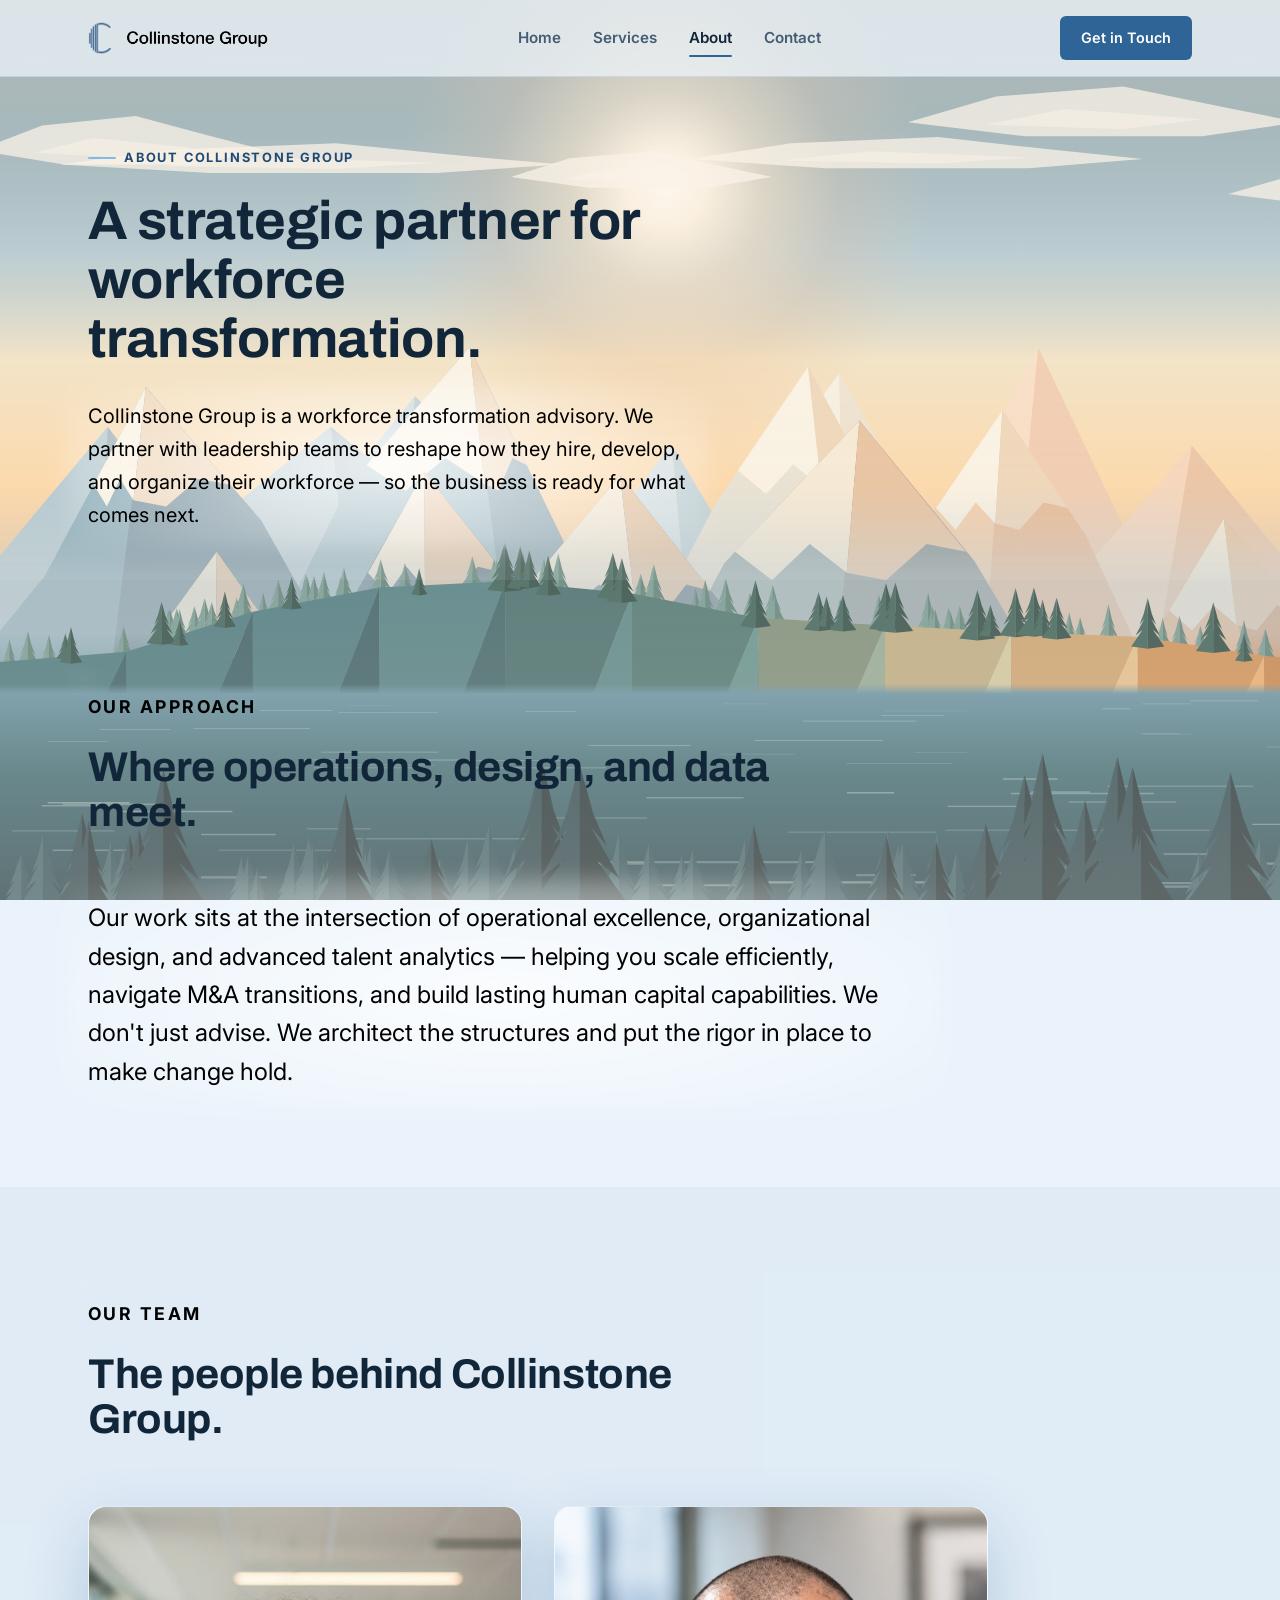
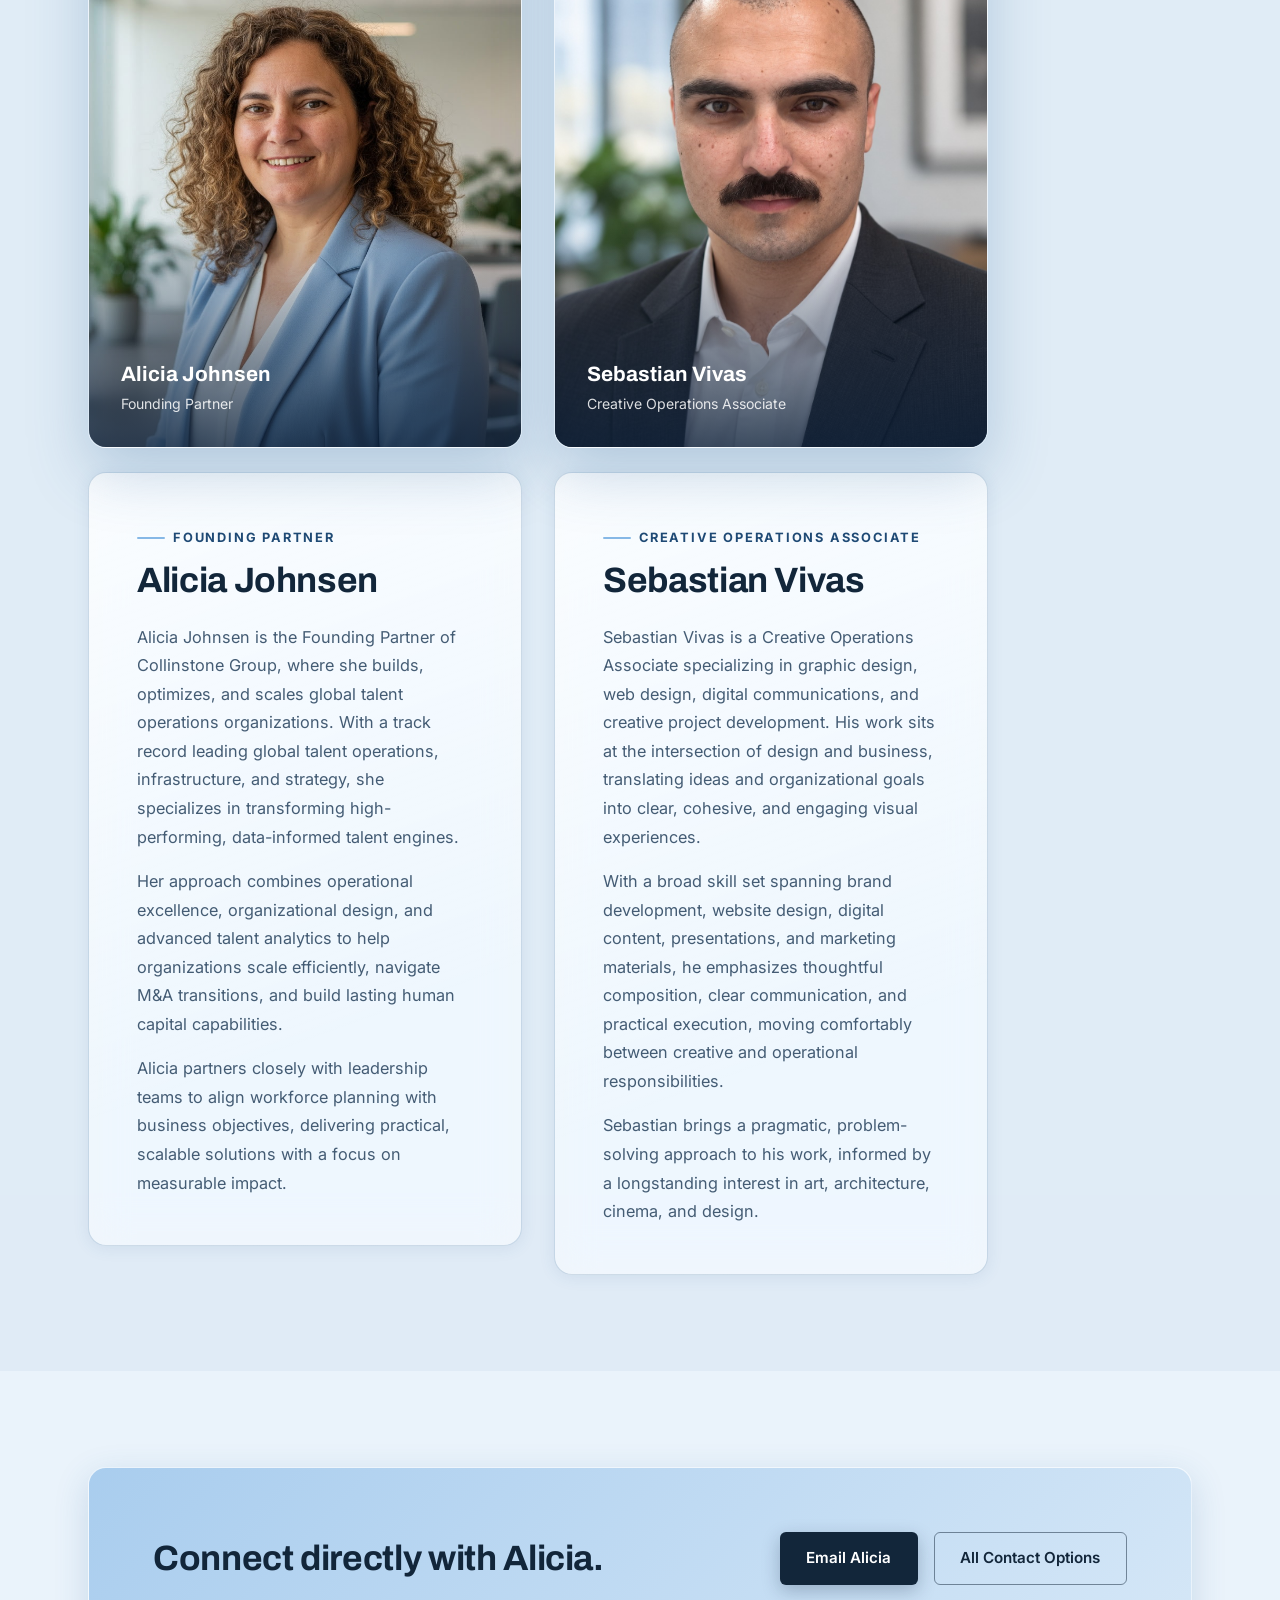
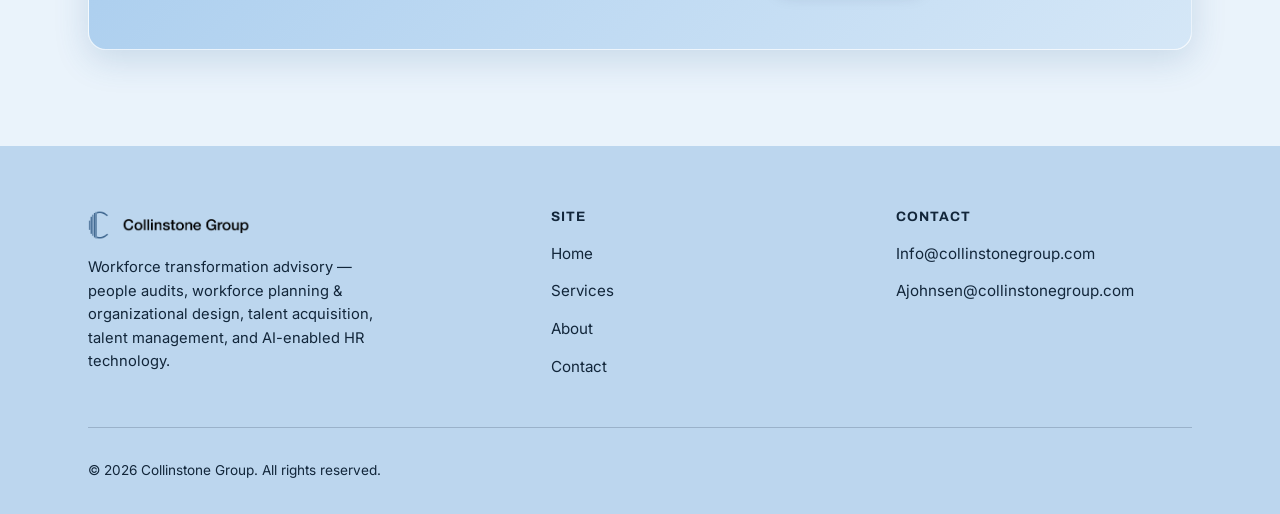
==== commit 72b27baf: "Realign site voice and restructure to five core services Adopts a new first-person brand voice ("we"" ====
--- a/about.html
+++ b/about.html
@@ -4,7 +4,7 @@
 <meta charset="UTF-8">
 <meta name="viewport" content="width=device-width, initial-scale=1">
 <title>About — Collinstone Group</title>
-<meta name="description" content="Collinstone Group is a workforce transformation advisory led by Founding Partner Alicia Johnsen, specializing in workforce planning and HR consulting.">
+<meta name="description" content="Collinstone Group is a workforce transformation advisory led by Founding Partner Alicia Johnsen. We partner with leadership teams to reshape how they hire, develop, and organize their workforce.">
 <link rel="preconnect" href="https://fonts.googleapis.com">
 <link rel="preconnect" href="https://fonts.gstatic.com" crossorigin>
 <link href="https://fonts.googleapis.com/css2?family=Archivo:wght@500;600;700;800&family=Inter:wght@400;500;600;700&display=swap" rel="stylesheet">
@@ -58,7 +58,7 @@
     <div class="container hero-inner">
       <p class="eyebrow">About Collinstone Group</p>
       <h1>A strategic partner for workforce transformation.</h1>
-      <p class="lede">Collinstone Group is a workforce transformation advisory specializing in workforce transformation consulting and HR consulting. We help leadership teams plan, design, and scale the workforce plans, structures, and systems that power enterprise growth.</p>
+      <p class="lede">Collinstone Group is a workforce transformation advisory. We partner with leadership teams to reshape how they hire, develop, and organize their workforce — so the business is ready for what comes next.</p>
     </div>
   </section>
 
@@ -69,7 +69,7 @@
         <p class="eyebrow">Our Approach</p>
         <h2>Where operations, design, and data meet.</h2>
       </div>
-      <p class="lede-lg" data-reveal>Our work sits at the intersection of operational excellence, organizational design, and advanced talent analytics — enabling businesses to scale efficiently, navigate M&amp;A transitions, and build lasting human capital capabilities. We don't just advise; we architect the structures and put the rigor in place to make change hold.</p>
+      <p class="lede-lg" data-reveal>Our work sits at the intersection of operational excellence, organizational design, and advanced talent analytics — helping you scale efficiently, navigate M&amp;A transitions, and build lasting human capital capabilities. We don't just advise. We architect the structures and put the rigor in place to make change hold.</p>
     </div>
   </section>
 
@@ -142,7 +142,7 @@
           <img class="mark" src="assets/img/logo-mark.png" alt="" width="30" height="30">
           <img class="wordmark" src="assets/img/logo-wordmark.png" alt="Collinstone Group">
         </div>
-        <p>Workforce transformation advisory — workforce planning, talent acquisition and recruiting technology, HR process optimization, and M&amp;A transition advisory.</p>
+        <p>Workforce transformation advisory — people audits, workforce planning &amp; organizational design, talent acquisition, talent management, and AI-enabled HR technology.</p>
       </div>
       <div class="footer-col">
         <h4>Site</h4>
--- a/assets/css/styles.css
+++ b/assets/css/styles.css
@@ -535,13 +535,40 @@
   max-width: 52rem;
 }
 
+.lede-lg + .lede-lg {
+  margin-top: var(--space-5);
+}
+
+.points-grid {
+  display: grid;
+  grid-template-columns: repeat(2, 1fr);
+  gap: var(--space-6) var(--space-7);
+  margin-top: var(--space-7);
+}
+
+.points-grid h3 {
+  font-size: 1.2rem;
+  margin-bottom: var(--space-2);
+}
+
+.points-grid p {
+  position: relative;
+  color: #000;
+  line-height: 1.6;
+}
+
+@media (max-width: 640px) {
+  .points-grid { grid-template-columns: 1fr; }
+}
+
 /* A soft white haze sitting behind body copy that has no card/panel of its
    own, so it stays legible over the busy background scene without reading
    as a hard-edged box — the gradient fades out well before the pseudo
    element's own bounds. */
 .hero .lede::before,
 .section-head p::before,
-.lede-lg::before {
+.lede-lg::before,
+.points-grid p::before {
   content: "";
   position: absolute;
   inset: -0.85em -1.1em;
@@ -1080,6 +1107,16 @@
   max-width: 26ch;
 }
 
+.cta-band-text {
+  max-width: 46ch;
+}
+
+.cta-band-text p {
+  margin-top: var(--space-3);
+  color: var(--color-ink);
+  line-height: 1.6;
+}
+
 .cta-band .actions {
   display: flex;
   gap: var(--space-4);
